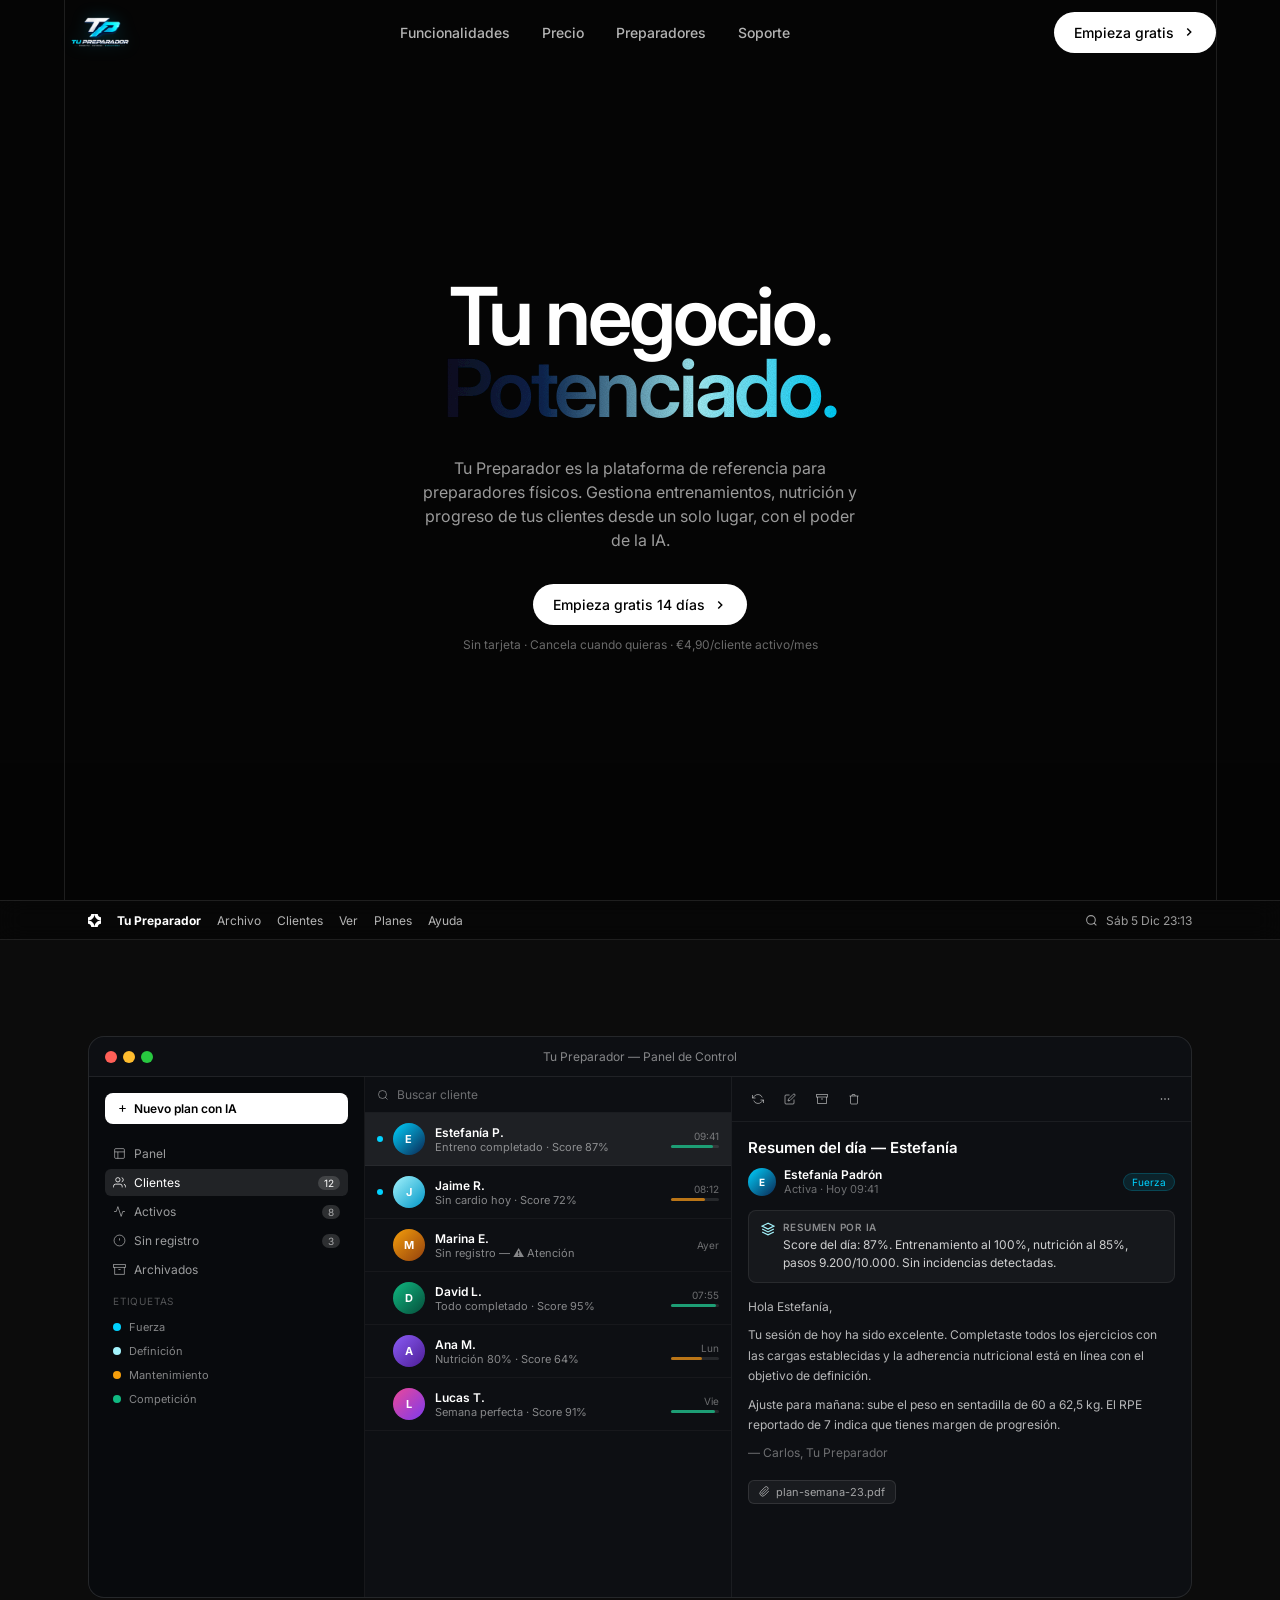
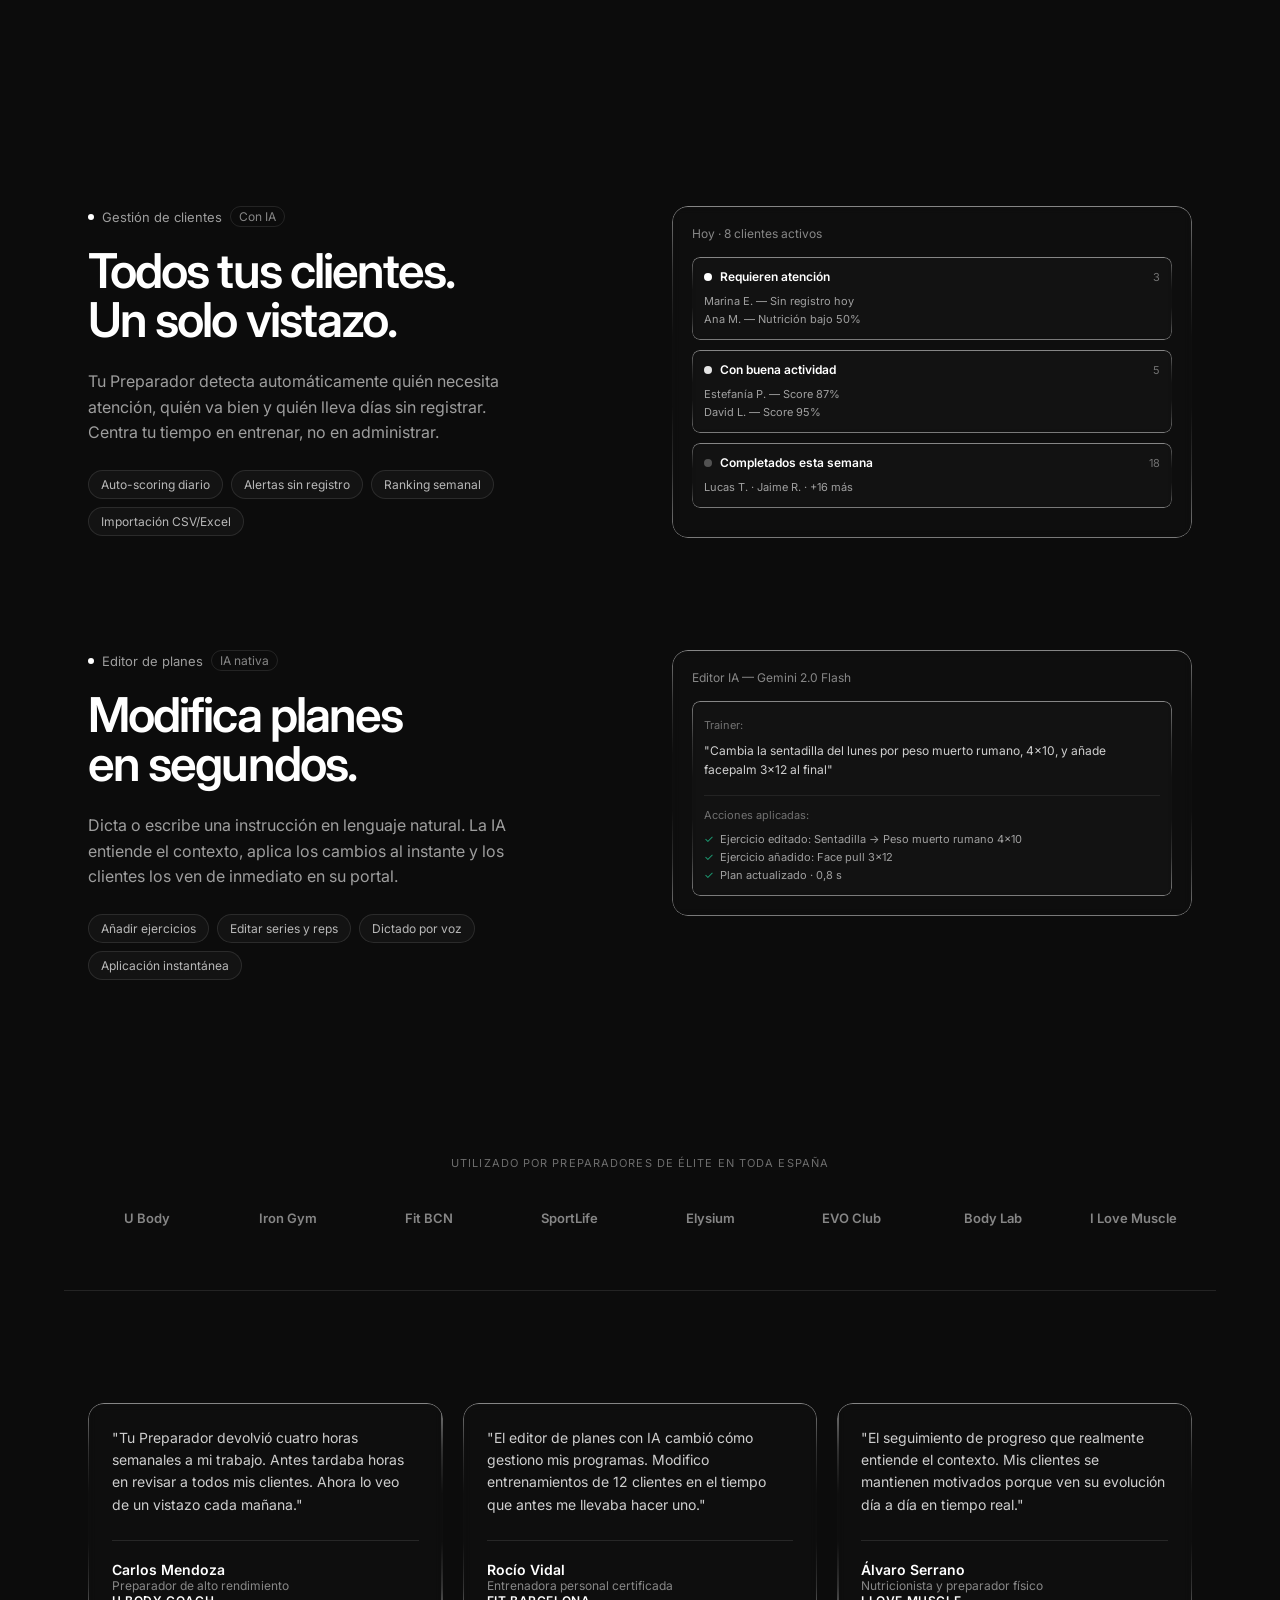
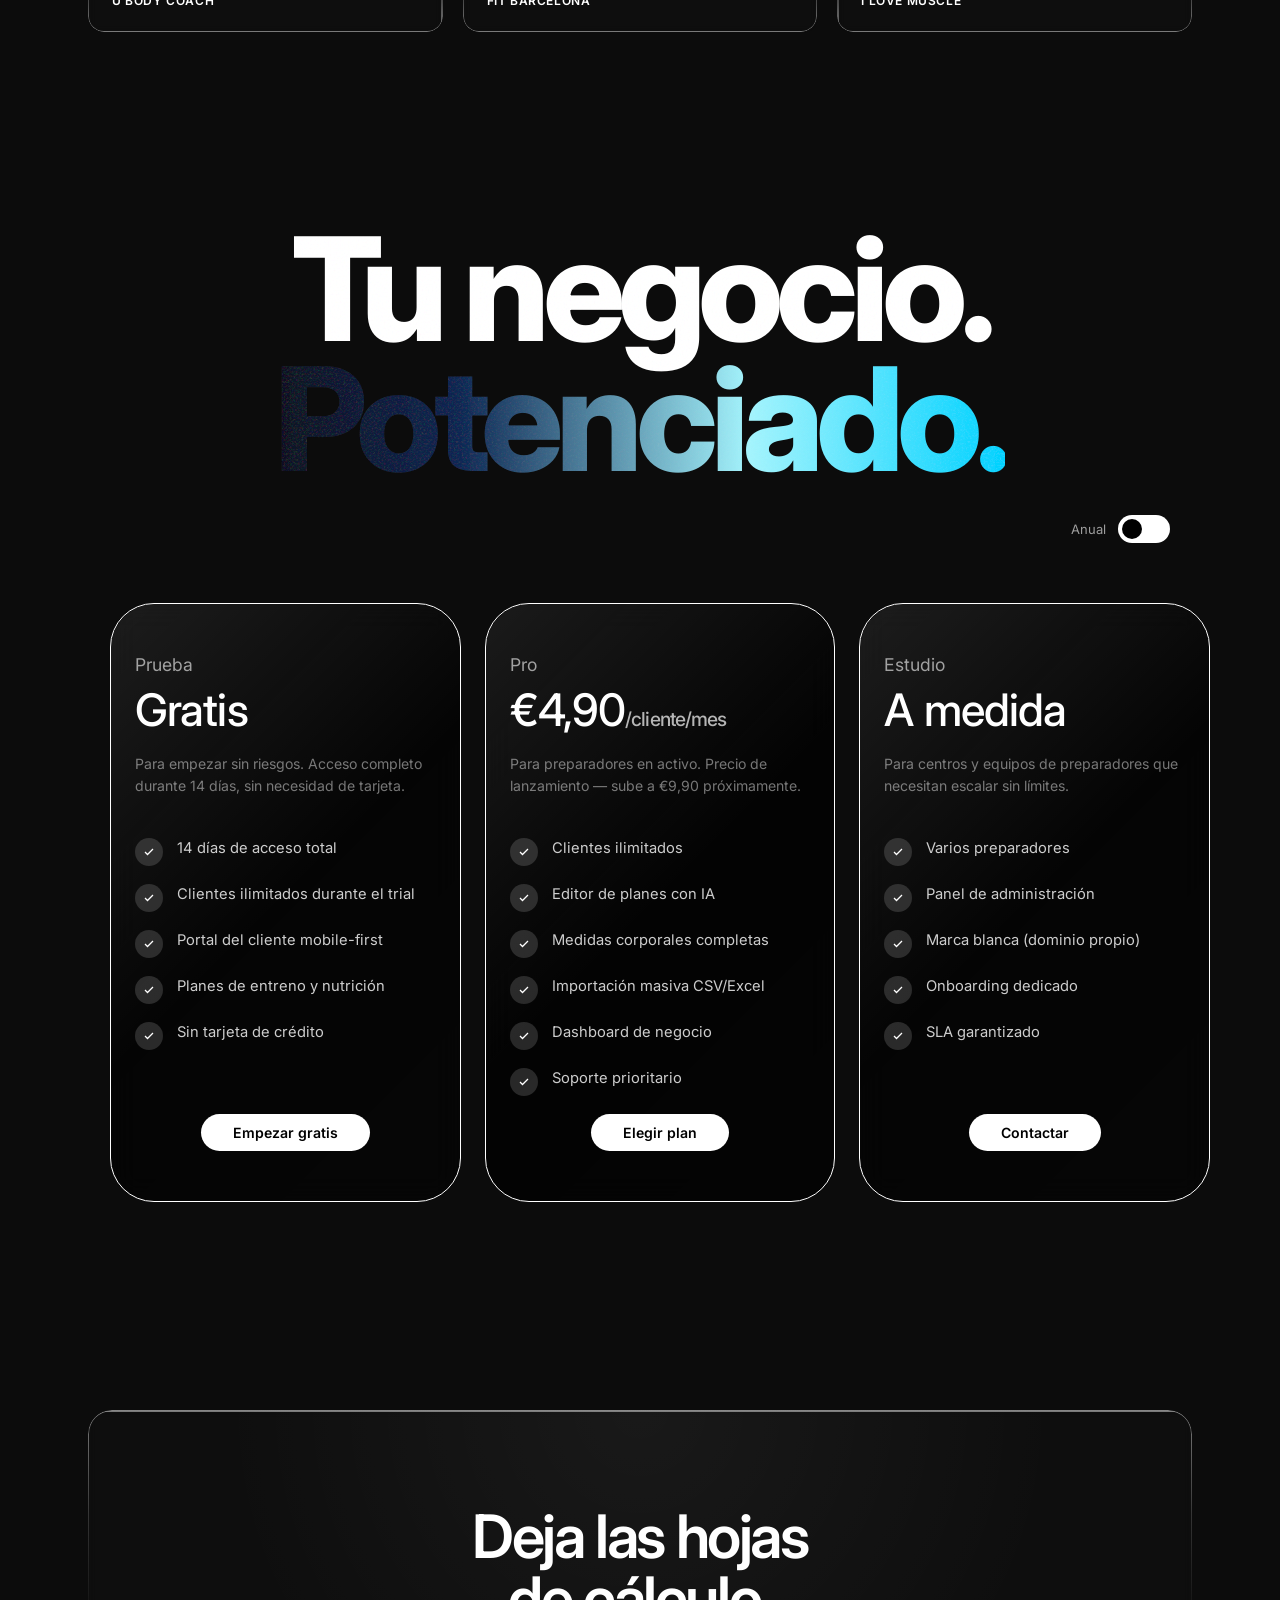
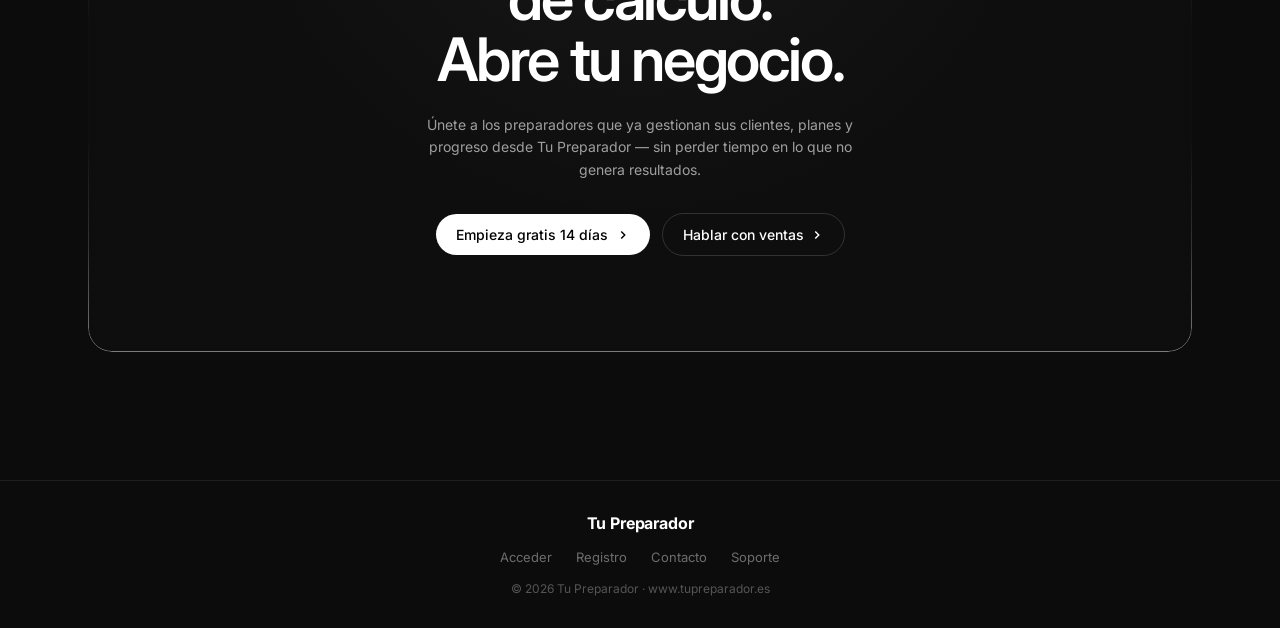
==== index.html @ bc0f1458 "Logo nav landing: 32px → 48px" ====
<!DOCTYPE html>
<html lang="es">
<head>
<meta charset="UTF-8">
<meta name="viewport" content="width=device-width, initial-scale=1.0">
<meta name="description" content="Tu Preparador — La plataforma definitiva para preparadores físicos. Gestiona entrenamientos, nutrición y progreso de tus clientes desde un solo lugar.">
<meta name="theme-color" content="#0c0c0c">
<title>Tu Preparador — Conecta · Entrena · Evoluciona</title>
<link rel="preconnect" href="https://fonts.googleapis.com">
<link rel="preconnect" href="https://fonts.gstatic.com" crossorigin>
<link href="https://fonts.googleapis.com/css2?family=Inter:wght@400;500;600;700;800;900&display=swap" rel="stylesheet">
<style>
*,*::before,*::after{margin:0;padding:0;box-sizing:border-box}
html{scroll-behavior:smooth}
html,body{font-family:'Inter',system-ui,sans-serif;-webkit-font-smoothing:antialiased}
body{background:#0c0c0c;color:white;overflow-x:hidden}
::selection{background:rgba(55,138,221,0.3)}
a{color:inherit;text-decoration:none}
button{font-family:inherit}

/* LIQUID GLASS */
.glass{background:rgba(255,255,255,0.01);background-blend-mode:luminosity;backdrop-filter:blur(4px);box-shadow:inset 0 1px 1px rgba(255,255,255,0.1);position:relative;overflow:hidden}
.glass::before{content:'';position:absolute;inset:0;border-radius:inherit;padding:1.4px;background:linear-gradient(180deg,rgba(255,255,255,.45) 0%,rgba(255,255,255,.15) 20%,rgba(255,255,255,0) 40%,rgba(255,255,255,0) 60%,rgba(255,255,255,.15) 80%,rgba(255,255,255,.45) 100%);-webkit-mask:linear-gradient(#fff 0 0) content-box,linear-gradient(#fff 0 0);-webkit-mask-composite:xor;mask-composite:exclude;pointer-events:none}

/* SHINY HEADLINE */
@keyframes shiny{0%{background-position:-200% center}100%{background-position:200% center}}
.shiny{background-image:linear-gradient(to right,#091020 0%,#0B2551 12.5%,#A4F4FD 32.5%,#00d2ff 50%,#0B2551 67.5%,#091020 87.5%,#091020 100%);background-size:200% auto;-webkit-background-clip:text;background-clip:text;color:transparent;-webkit-text-fill-color:transparent;filter:url(#c3-noise);animation:shiny 6s linear infinite}

/* SCROLL ANIMATIONS */
.anim{opacity:0;transform:translateY(20px);transition:opacity .7s cubic-bezier(.22,1,.36,1),transform .7s cubic-bezier(.22,1,.36,1)}
.anim.in{opacity:1;transform:translateY(0)}

/* NAV */
nav{position:fixed;top:0;left:0;right:0;z-index:100;height:64px;display:flex;align-items:center;padding:0 24px}
.nav-inner{max-width:72rem;margin:0 auto;width:100%;display:flex;align-items:center;justify-content:space-between}
.nav-mark{display:flex;align-items:center}
.nav-links{display:none;gap:32px;align-items:center}
@media(min-width:768px){.nav-links{display:flex}}
.nav-links a{color:rgba(255,255,255,.7);font-size:14px;font-weight:500;transition:color .2s}
.nav-links a:hover{color:white}
.btn-pill{display:inline-flex;align-items:center;justify-content:center;gap:8px;border-radius:9999px;background:white;color:black;font-weight:500;font-size:14px;padding:12px 20px;border:none;cursor:pointer;transition:all .2s}
.btn-pill:hover{background:rgba(255,255,255,.9)}
.btn-pill:active{transform:scale(.98)}
.btn-pill .chev{transition:transform .2s}
.btn-pill:hover .chev{transform:translateX(1px)}
.nav-mobile{display:flex;width:40px;height:40px;border-radius:9999px;border:1px solid rgba(255,255,255,.1);background:rgba(255,255,255,.05);align-items:center;justify-content:center;cursor:pointer;border:none}
@media(min-width:768px){.nav-mobile{display:none}}

/* HERO */
.hero{min-height:100vh;display:flex;flex-direction:column;align-items:center;justify-content:center;text-align:center;padding:64px 24px 80px;position:relative;z-index:1}
@media(min-width:768px){.hero{padding-top:112px}}
.hero-h1{font-size:clamp(40px,7vw,80px);font-weight:600;letter-spacing:-.04em;line-height:.9;margin-bottom:0}
.hero-line1{display:block;color:white}
.hero-p{margin-top:32px;color:rgba(255,255,255,.6);max-width:28rem;font-size:16px;line-height:1.5}
.hero-cta-wrap{margin-top:32px;display:flex;flex-direction:column;align-items:center;gap:12px}
.hero-note{font-size:12px;color:rgba(255,255,255,.4)}

/* MACOS BAR */
.macos-bar{width:100%;height:40px;background:rgba(0,0,0,.4);backdrop-filter:blur(12px);border-top:1px solid rgba(255,255,255,.1);border-bottom:1px solid rgba(255,255,255,.1);position:relative;z-index:2}
.macos-inner{max-width:72rem;margin:0 auto;padding:0 24px;height:100%;display:flex;align-items:center;justify-content:space-between;font-size:12px}
.macos-left{display:flex;align-items:center;gap:16px}
.macos-brand{font-weight:700;font-size:12px}
.macos-item{color:rgba(255,255,255,.7);font-size:12px}
.macos-item-hide2{display:none}
.macos-item-hide3{display:none}
.macos-right{display:flex;align-items:center;gap:8px;color:rgba(255,255,255,.6)}
@media(min-width:640px){.macos-item-hide2{display:inline}}
@media(min-width:768px){.macos-item-hide3{display:inline}}

/* MOCKUP */
.mockup-wrap{max-width:72rem;margin:0 auto;padding:64px 24px;position:relative;z-index:1}
@media(min-width:768px){.mockup-wrap{padding:96px 24px}}
.mockup-outer{border-radius:16px;overflow:hidden;border:1px solid rgba(255,255,255,.1);background:rgba(14,16,20,.9);backdrop-filter:blur(16px)}
.mockup-bar{height:40px;border-bottom:1px solid rgba(255,255,255,.08);display:flex;align-items:center;padding:0 16px;gap:6px;position:relative}
.tl{width:12px;height:12px;border-radius:50%}
.tl-r{background:#ff5f57}.tl-y{background:#febc2e}.tl-g{background:#28c840}
.mockup-bar-title{position:absolute;left:50%;transform:translateX(-50%);font-size:12px;color:rgba(255,255,255,.5)}
.mockup-body{display:grid;grid-template-columns:3fr 4fr 5fr;height:520px}
@media(max-width:767px){.mockup-body{grid-template-columns:1fr;height:auto}.mockup-list,.mockup-detail{display:none}}
.mockup-sidebar{border-right:1px solid rgba(255,255,255,.06);background:rgba(0,0,0,.3);padding:16px;overflow:hidden}
.mockup-list{border-right:1px solid rgba(255,255,255,.06);overflow:hidden;display:flex;flex-direction:column}
.mockup-detail{overflow:hidden;display:flex;flex-direction:column}
.m-compose{display:flex;align-items:center;gap:6px;background:white;color:black;border-radius:8px;padding:8px 12px;font-size:12px;font-weight:600;border:none;cursor:pointer;width:100%;margin-bottom:16px}
.m-nav{display:flex;align-items:center;gap:8px;padding:6px 8px;border-radius:6px;font-size:12px;color:rgba(255,255,255,.6);margin-bottom:2px;cursor:pointer}
.m-nav.act{background:rgba(255,255,255,.1);color:white}
.m-nav:hover:not(.act){background:rgba(255,255,255,.05)}
.m-cnt{margin-left:auto;font-size:10px;background:rgba(255,255,255,.15);padding:1px 6px;border-radius:10px}
.m-label-title{font-size:10px;text-transform:uppercase;letter-spacing:.08em;color:rgba(255,255,255,.3);margin:12px 0 8px 8px}
.m-label{display:flex;align-items:center;gap:8px;padding:5px 8px;font-size:11px;color:rgba(255,255,255,.5)}
.m-dot{width:8px;height:8px;border-radius:50%}
.m-search{display:flex;align-items:center;gap:8px;padding:10px 12px;border-bottom:1px solid rgba(255,255,255,.06);font-size:12px;color:rgba(255,255,255,.4)}
.m-row{display:flex;align-items:center;gap:10px;padding:10px 12px;border-bottom:1px solid rgba(255,255,255,.04);cursor:pointer;transition:background .15s}
.m-row:hover{background:rgba(255,255,255,.03)}
.m-row.act{background:rgba(255,255,255,.07)}
.m-av{width:32px;height:32px;border-radius:50%;display:flex;align-items:center;justify-content:center;font-size:11px;font-weight:700;flex-shrink:0}
.m-info{flex:1;overflow:hidden}
.m-name{font-size:12px;font-weight:600}
.m-sub{font-size:11px;color:rgba(255,255,255,.5)}
.m-meta{text-align:right;flex-shrink:0}
.m-time{font-size:10px;color:rgba(255,255,255,.4)}
.m-bar-wrap{width:48px;height:3px;background:rgba(255,255,255,.1);border-radius:2px;margin-top:3px;margin-left:auto}
.m-bar{height:100%;border-radius:2px}
.m-unread{width:6px;height:6px;border-radius:50%;background:#00d2ff;flex-shrink:0}
.m-toolbar{display:flex;align-items:center;padding:8px 12px;border-bottom:1px solid rgba(255,255,255,.06);gap:4px}
.m-tool{width:28px;height:28px;border-radius:6px;display:flex;align-items:center;justify-content:center;cursor:pointer;color:rgba(255,255,255,.5);border:none;background:none;font-size:13px}
.m-tool:hover{background:rgba(255,255,255,.05);color:white}
.m-body{padding:16px;overflow-y:auto;flex:1}
.m-subject{font-size:15px;font-weight:600;margin-bottom:10px}
.m-sender-row{display:flex;align-items:center;gap:8px;margin-bottom:14px}
.m-sav{width:28px;height:28px;border-radius:50%;display:flex;align-items:center;justify-content:center;font-size:10px;font-weight:700}
.m-sname{font-size:12px;font-weight:600}
.m-smeta{font-size:11px;color:rgba(255,255,255,.4)}
.m-tag{margin-left:auto;font-size:10px;padding:2px 8px;border-radius:10px;background:rgba(0,210,255,.1);color:#00d2ff;border:1px solid rgba(0,210,255,.2)}
.m-ai{background:rgba(255,255,255,.04);border:1px solid rgba(255,255,255,.08);border-radius:8px;padding:10px 12px;margin-bottom:14px;display:flex;align-items:flex-start;gap:8px}
.m-ai-label{font-size:10px;font-weight:600;color:rgba(255,255,255,.5);text-transform:uppercase;letter-spacing:.05em;margin-bottom:3px}
.m-ai-text{font-size:12px;color:rgba(255,255,255,.8);line-height:1.5}
.m-text{font-size:12px;color:rgba(255,255,255,.7);line-height:1.7;margin-bottom:8px}
.m-attach{display:inline-flex;align-items:center;gap:6px;font-size:11px;color:rgba(255,255,255,.6);background:rgba(255,255,255,.05);border:1px solid rgba(255,255,255,.1);padding:4px 10px;border-radius:6px;margin-top:8px}

/* SECTIONS */
.sw{max-width:72rem;margin:0 auto;padding:80px 24px;position:relative;z-index:1}
@media(min-width:768px){.sw{padding:112px 24px}}
.s2col{display:grid;gap:40px}
@media(min-width:768px){.s2col{grid-template-columns:1fr 1fr;gap:64px;align-items:start}}
.eyebrow{display:flex;align-items:center;gap:8px}
.eyebrow-dot{width:6px;height:6px;border-radius:50%;background:white}
.eyebrow-label{font-size:13px;color:rgba(255,255,255,.6)}
.eyebrow-tag{font-size:12px;padding:2px 8px;border-radius:9999px;border:1px solid rgba(255,255,255,.1);color:rgba(255,255,255,.5)}
.sh2{font-size:clamp(28px,4vw,48px);font-weight:600;letter-spacing:-.04em;line-height:1.02;margin-top:20px}
.sp{font-size:16px;color:rgba(255,255,255,.6);line-height:1.6;max-width:28rem;margin-top:24px}
.chips{display:flex;flex-wrap:wrap;gap:8px;margin-top:24px}
.chip{font-size:12px;color:rgba(255,255,255,.7);padding:6px 12px;border-radius:9999px;border:1px solid rgba(255,255,255,.1);background:rgba(255,255,255,.03)}
.triage-card{border-radius:16px;padding:20px}
.triage-hdr{font-size:12px;color:rgba(255,255,255,.5);margin-bottom:16px}
.triage-sub{border-radius:8px;padding:12px;margin-bottom:10px}
.triage-sub-hdr{display:flex;align-items:center;gap:8px;margin-bottom:8px}
.triage-sub-dot{width:8px;height:8px;border-radius:50%}
.triage-sub-label{font-size:12px;font-weight:600}
.triage-sub-cnt{font-size:11px;color:rgba(255,255,255,.4);margin-left:auto}
.triage-item{font-size:11px;color:rgba(255,255,255,.6);padding:2px 0}
.divider{border:none;border-top:1px solid rgba(255,255,255,.1);margin:0}

/* LOGO CLOUD */
.cloud-section{max-width:72rem;margin:0 auto;padding:64px 24px;position:relative;z-index:1}
.cloud-kicker{text-align:center;font-size:11px;text-transform:uppercase;letter-spacing:.1em;color:rgba(255,255,255,.4)}
.cloud-grid{margin-top:40px;display:grid;grid-template-columns:repeat(2,1fr);gap:24px}
@media(min-width:640px){.cloud-grid{grid-template-columns:repeat(4,1fr)}}
@media(min-width:1024px){.cloud-grid{grid-template-columns:repeat(8,1fr)}}
.cloud-item{text-align:center;font-size:13px;font-weight:600;color:rgba(255,255,255,.5);transition:color .2s;cursor:default}
.cloud-item:hover{color:white}

/* TESTIMONIALS */
.test-section{max-width:72rem;margin:0 auto;padding:80px 24px;border-top:1px solid rgba(255,255,255,.1);position:relative;z-index:1}
@media(min-width:768px){.test-section{padding:112px 24px}}
.test-grid{display:grid;gap:20px}
@media(min-width:768px){.test-grid{grid-template-columns:repeat(3,1fr)}}
.test-card{border-radius:16px;padding:24px}
.test-quote{font-size:14px;color:rgba(255,255,255,.8);line-height:1.6}
.test-footer{margin-top:24px;padding-top:20px;border-top:1px solid rgba(255,255,255,.1)}
.test-name{font-size:14px;font-weight:600}
.test-role{font-size:12px;color:rgba(255,255,255,.5)}
.test-company{font-size:12px;color:white;font-weight:600;letter-spacing:.05em;text-transform:uppercase}

/* PRICING */
.c3-pricing-section{position:relative;padding:40px 20px 80px;display:flex;flex-direction:column;align-items:center;overflow-x:hidden;z-index:1}
.c3-watermark-container{position:relative;width:100%;max-width:1100px;text-align:center;margin-top:40px;z-index:2}
.c3-watermark-main{font-size:9rem;font-weight:800;line-height:.9;letter-spacing:-.05em;filter:url(#c3-noise-pricing);display:flex;flex-direction:column;align-items:center}
.c3-watermark-line-1{color:#fff}
.c3-watermark-line-2{background:linear-gradient(to right,#091020 0%,#0B2551 25%,#A4F4FD 65%,#00d2ff 100%);-webkit-background-clip:text;background-clip:text;color:transparent;-webkit-text-fill-color:transparent}
.c3-grid{display:grid;grid-template-columns:repeat(3,1fr);gap:24px;width:100%;max-width:1100px;margin-top:60px;transform:translateX(20px);position:relative;z-index:3}
.c3-card{background:linear-gradient(135deg,rgba(0,0,0,.7),rgba(0,0,0,.4));backdrop-filter:blur(14px) brightness(.91);border:1px solid rgba(255,255,255,1);border-radius:44px;padding:50px 24px;min-height:580px;display:flex;flex-direction:column;transition:all .6s cubic-bezier(.22,1,.36,1);overflow:hidden;position:relative}
.c3-card::before{content:'';position:absolute;inset:0;border-radius:inherit;background:linear-gradient(135deg,rgba(255,255,255,.1) 0%,rgba(255,255,255,0) 50%);pointer-events:none}
.c3-card:hover{background:rgba(15,15,15,.6);border-color:rgba(34,211,238,.7);transform:translateY(-12px) scale(1.01)}
.c3-card-pro{background:linear-gradient(135deg,rgba(0,0,0,.85),rgba(0,0,0,.55))}
.c3-tier-small{font-size:1.1rem;font-weight:400;color:rgba(255,255,255,.6)}
.c3-tier-large{font-size:2.8rem;font-weight:500;letter-spacing:-.02em;color:#fff;margin-top:8px}
.c3-desc{font-size:.88rem;color:rgba(255,255,255,.45);min-height:3.2em;margin-top:16px;margin-bottom:40px;line-height:1.5}
.c3-list{list-style:none;padding:0;flex:1}
.c3-list li{display:flex;align-items:flex-start;gap:14px;font-size:.92rem;color:rgba(255,255,255,.8);margin-bottom:18px;line-height:1.4}
.c3-check{width:28px;height:28px;border-radius:50%;background:rgba(255,255,255,.15);display:inline-flex;align-items:center;justify-content:center;flex-shrink:0}
.c3-btn{background:#fff;color:#000;padding:10px 32px;border-radius:100px;font-weight:600;font-size:.88rem;margin-top:auto;border:none;cursor:pointer;align-self:center;transition:all .3s cubic-bezier(.22,1,.36,1)}
.c3-btn:hover{background:#f5f5f5;transform:scale(1.02);box-shadow:0 8px 24px rgba(255,255,255,.15)}
.c3-toggle-wrap{display:flex;align-items:center;justify-content:flex-end;gap:12px;width:100%;max-width:1100px;margin-top:32px;padding-right:20px;font-size:13px;color:rgba(255,255,255,.6)}
.c3-toggle{width:52px;height:28px;background:#fff;border-radius:100px;position:relative;cursor:pointer;border:none;transition:background .3s cubic-bezier(.4,0,.2,1);padding:0}
.c3-toggle-knob{width:20px;height:20px;background:#000;border-radius:50%;position:absolute;top:4px;left:4px;transition:all .3s cubic-bezier(.4,0,.2,1)}
.c3-toggle.active{background:rgba(255,255,255,.2)}
.c3-toggle.active .c3-toggle-knob{transform:translateX(24px);background:#fff}
@media(max-width:1024px){
  .c3-watermark-main{font-size:3.5rem;filter:none}
  .c3-watermark-line-2{background:none;-webkit-text-fill-color:#00d2ff;color:#00d2ff}
  .c3-grid{display:flex;overflow-x:auto;scroll-snap-type:x mandatory;transform:none;width:100vw;padding:0 20px;gap:16px;scrollbar-width:none;margin-top:40px}
  .c3-grid::-webkit-scrollbar{display:none}
  .c3-card{flex:0 0 320px;scroll-snap-align:center}
  .c3-toggle-wrap{justify-content:center;padding-right:0}
}

/* FINAL CTA */
.cta-section{max-width:72rem;margin:0 auto;padding:80px 24px;position:relative;z-index:1}
@media(min-width:768px){.cta-section{padding:128px 24px}}
.cta-card{border-radius:24px;padding:64px 32px;text-align:center;position:relative;overflow:hidden}
@media(min-width:768px){.cta-card{padding:96px 32px}}
.cta-glow{position:absolute;inset:0;background:radial-gradient(600px circle at 50% 0%,rgba(255,255,255,.15),transparent 70%);opacity:.3;pointer-events:none}
.cta-h2{font-size:clamp(32px,5vw,60px);font-weight:600;letter-spacing:-.04em;line-height:1.02;position:relative}
.cta-p{margin-top:24px;color:rgba(255,255,255,.6);max-width:28rem;margin-left:auto;margin-right:auto;font-size:14px;line-height:1.6;position:relative}
.cta-btns{display:flex;align-items:center;justify-content:center;gap:12px;margin-top:32px;flex-wrap:wrap;position:relative}
.btn-outline{display:inline-flex;align-items:center;gap:6px;border-radius:9999px;border:1px solid rgba(255,255,255,.15);color:white;font-size:14px;font-weight:500;padding:12px 20px;transition:background .2s}
.btn-outline:hover{background:rgba(255,255,255,.05)}

/* FOOTER */
footer{border-top:1px solid rgba(255,255,255,.08);padding:32px 24px;text-align:center;position:relative;z-index:1}
.footer-inner{max-width:72rem;margin:0 auto;display:flex;flex-direction:column;align-items:center;gap:16px}
.footer-brand{font-weight:700;font-size:16px;letter-spacing:-.01em}
.footer-links{display:flex;gap:24px;flex-wrap:wrap;justify-content:center}
.footer-links a{font-size:13px;color:rgba(255,255,255,.4);transition:color .2s}
.footer-links a:hover{color:white}
.footer-copy{font-size:12px;color:rgba(255,255,255,.3)}

/* FIXED BG */
.bg-fixed{position:fixed;inset:0;z-index:0;pointer-events:none}
.bg-video{width:100%;height:100%;object-fit:cover;pointer-events:none}
.bg-overlay{position:absolute;inset:0;background:rgba(0,0,0,.62)}
.guide-l,.guide-r{display:none;pointer-events:none;position:fixed;top:0;bottom:0;width:1px;background:rgba(255,255,255,.1);z-index:5}
.guide-l{left:50%;transform:translateX(calc(-50% - 36rem))}
.guide-r{left:50%;transform:translateX(calc(-50% + 36rem))}
@media(min-width:768px){.guide-l,.guide-r{display:block}}
.app-root{position:relative;min-height:100vh;overflow-x:hidden;z-index:1}
</style>
</head>
<body>

<!-- SVG noise filters -->
<svg style="position:absolute;width:0;height:0;overflow:hidden" aria-hidden="true">
  <defs>
    <filter id="c3-noise">
      <feTurbulence type="fractalNoise" baseFrequency="0.9" numOctaves="2" stitchTiles="stitch"/>
      <feColorMatrix type="matrix" values="0 0 0 0 0  0 0 0 0 0  0 0 0 0 0  0 0 0 0.35 0"/>
      <feComposite in2="SourceGraphic" operator="in" result="noise"/>
      <feBlend in="SourceGraphic" in2="noise" mode="multiply"/>
    </filter>
    <filter id="c3-noise-pricing">
      <feTurbulence type="fractalNoise" baseFrequency="0.5" numOctaves="2" stitchTiles="stitch"/>
      <feComponentTransfer><feFuncA type="linear" slope="0.075"/></feComponentTransfer>
      <feComposite in2="SourceGraphic" operator="in" result="noise"/>
      <feBlend in="SourceGraphic" in2="noise" mode="overlay"/>
    </filter>
  </defs>
</svg>

<!-- Fixed background video -->
<div class="bg-fixed">
  <video autoplay loop muted playsinline class="bg-video"
    src="https://d8j0ntlcm91z4.cloudfront.net/user_38xzZboKViGWJOttwIXH07lWA1P/hf_20260508_064122_c4750c0e-7476-4b44-94a2-a85a65c63bf2.mp4"></video>
  <div class="bg-overlay"></div>
</div>
<div class="guide-l"></div>
<div class="guide-r"></div>

<div class="app-root">

<!-- NAV -->
<nav>
  <div class="nav-inner">
    <a href="/" class="nav-mark" aria-label="Tu Preparador">
      <img src="logo.png" alt="Tu Preparador" style="height:48px;width:auto;filter:drop-shadow(0 0 8px rgba(0,210,255,0.18))">
    </a>
    <div class="nav-links">
      <a href="#funcionalidades">Funcionalidades</a>
      <a href="#precio">Precio</a>
      <a href="#preparadores">Preparadores</a>
      <a href="mailto:info@tupreparador.es">Soporte</a>
    </div>
    <a href="/register.html" class="btn-pill" style="display:none" id="nav-cta">
      Empieza gratis
      <svg width="14" height="14" viewBox="0 0 24 24" fill="none" stroke="currentColor" stroke-width="2.5" class="chev"><path d="M9 18l6-6-6-6"/></svg>
    </a>
    <button class="nav-mobile" aria-label="Menú">
      <svg width="16" height="16" viewBox="0 0 24 24" fill="none" stroke="rgba(255,255,255,0.8)" stroke-width="2"><line x1="3" y1="6" x2="21" y2="6"/><line x1="3" y1="12" x2="21" y2="12"/><line x1="3" y1="18" x2="21" y2="18"/></svg>
    </button>
  </div>
</nav>

<!-- HERO -->
<section class="hero">
  <h1 class="hero-h1" id="hero-h1" style="opacity:0;transform:translateY(12px);transition:opacity .8s cubic-bezier(.22,1,.36,1),transform .8s cubic-bezier(.22,1,.36,1)">
    <span class="hero-line1">Tu negocio.</span>
    <span class="shiny">Potenciado.</span>
  </h1>
  <p class="hero-p" id="hero-p" style="opacity:0;transform:translateY(12px);transition:opacity .8s .2s cubic-bezier(.22,1,.36,1),transform .8s .2s cubic-bezier(.22,1,.36,1)">
    Tu Preparador es la plataforma de referencia para preparadores físicos. Gestiona entrenamientos, nutrición y progreso de tus clientes desde un solo lugar, con el poder de la IA.
  </p>
  <div class="hero-cta-wrap" id="hero-cta" style="opacity:0;transform:translateY(12px);transition:opacity .8s .4s cubic-bezier(.22,1,.36,1),transform .8s .4s cubic-bezier(.22,1,.36,1)">
    <a href="/register.html" class="btn-pill">
      Empieza gratis 14 días
      <svg width="14" height="14" viewBox="0 0 24 24" fill="none" stroke="currentColor" stroke-width="2.5" class="chev"><path d="M9 18l6-6-6-6"/></svg>
    </a>
    <span class="hero-note">Sin tarjeta · Cancela cuando quieras · €4,90/cliente activo/mes</span>
  </div>
</section>

<!-- MACOS BAR -->
<div class="macos-bar" id="macos-bar" style="opacity:0;transition:opacity .6s .7s ease">
  <div class="macos-inner">
    <div class="macos-left">
      <svg viewBox="0 0 256 256" width="13" height="13" fill="white"><path d="M 0 128 C 70.692 128 128 185.308 128 256 L 64 256 C 64 220.654 35.346 192 0 192 Z M 256 192 C 220.654 192 192 220.654 192 256 L 128 256 C 128 185.308 185.308 128 256 128 Z M 128 0 C 128 70.692 70.692 128 0 128 L 0 64 C 35.346 64 64 35.346 64 0 Z M 192 0 C 192 35.346 220.654 64 256 64 L 256 128 C 185.308 128 128 70.692 128 0 Z"/></svg>
      <span class="macos-brand">Tu Preparador</span>
      <span class="macos-item">Archivo</span>
      <span class="macos-item macos-item-hide2">Clientes</span>
      <span class="macos-item macos-item-hide2">Ver</span>
      <span class="macos-item macos-item-hide3">Planes</span>
      <span class="macos-item macos-item-hide3">Ayuda</span>
    </div>
    <div class="macos-right">
      <svg width="13" height="13" viewBox="0 0 24 24" fill="none" stroke="currentColor" stroke-width="2"><circle cx="11" cy="11" r="8"/><path d="m21 21-4.35-4.35"/></svg>
      <span id="macos-time">Mar 3 Jun 9:30</span>
    </div>
  </div>
</div>

<!-- APP MOCKUP -->
<div class="mockup-wrap">
  <div class="mockup-outer anim">
    <div class="mockup-bar">
      <div class="tl tl-r"></div>
      <div class="tl tl-y"></div>
      <div class="tl tl-g"></div>
      <span class="mockup-bar-title">Tu Preparador — Panel de Control</span>
    </div>
    <div class="mockup-body">
      <!-- Sidebar -->
      <div class="mockup-sidebar">
        <button class="m-compose">
          <svg width="11" height="11" viewBox="0 0 24 24" fill="none" stroke="currentColor" stroke-width="2.5"><path d="M12 5v14M5 12h14"/></svg>
          Nuevo plan con IA
        </button>
        <div class="m-nav"><svg width="13" height="13" viewBox="0 0 24 24" fill="none" stroke="currentColor" stroke-width="1.5"><rect x="3" y="3" width="18" height="18" rx="2"/><path d="M3 9h18M9 21V9"/></svg>Panel</div>
        <div class="m-nav act"><svg width="13" height="13" viewBox="0 0 24 24" fill="none" stroke="currentColor" stroke-width="1.5"><path d="M17 21v-2a4 4 0 0 0-4-4H5a4 4 0 0 0-4 4v2"/><circle cx="9" cy="7" r="4"/><path d="M23 21v-2a4 4 0 0 0-3-3.87M16 3.13a4 4 0 0 1 0 7.75"/></svg>Clientes<span class="m-cnt">12</span></div>
        <div class="m-nav"><svg width="13" height="13" viewBox="0 0 24 24" fill="none" stroke="currentColor" stroke-width="1.5"><polyline points="22,12 18,12 15,21 9,3 6,12 2,12"/></svg>Activos<span class="m-cnt">8</span></div>
        <div class="m-nav"><svg width="13" height="13" viewBox="0 0 24 24" fill="none" stroke="currentColor" stroke-width="1.5"><circle cx="12" cy="12" r="10"/><line x1="12" y1="8" x2="12" y2="12"/><line x1="12" y1="16" x2="12.01" y2="16"/></svg>Sin registro<span class="m-cnt">3</span></div>
        <div class="m-nav"><svg width="13" height="13" viewBox="0 0 24 24" fill="none" stroke="currentColor" stroke-width="1.5"><polyline points="21,8 21,21 3,21 3,8"/><rect x="1" y="3" width="22" height="5"/><line x1="10" y1="12" x2="14" y2="12"/></svg>Archivados</div>
        <div class="m-label-title">Etiquetas</div>
        <div class="m-label"><span class="m-dot" style="background:#00d2ff"></span>Fuerza</div>
        <div class="m-label"><span class="m-dot" style="background:#A4F4FD"></span>Definición</div>
        <div class="m-label"><span class="m-dot" style="background:#f59e0b"></span>Mantenimiento</div>
        <div class="m-label"><span class="m-dot" style="background:#10b981"></span>Competición</div>
      </div>
      <!-- Client list -->
      <div class="mockup-list">
        <div class="m-search">
          <svg width="12" height="12" viewBox="0 0 24 24" fill="none" stroke="currentColor" stroke-width="2"><circle cx="11" cy="11" r="8"/><path d="m21 21-4.35-4.35"/></svg>
          Buscar cliente
        </div>
        <div class="m-row act">
          <div class="m-unread"></div>
          <div class="m-av" style="background:linear-gradient(135deg,#00d2ff,#0B2551)">E</div>
          <div class="m-info"><div class="m-name">Estefanía P.</div><div class="m-sub">Entreno completado · Score 87%</div></div>
          <div class="m-meta"><div class="m-time">09:41</div><div class="m-bar-wrap"><div class="m-bar" style="width:87%;background:#1D9E75"></div></div></div>
        </div>
        <div class="m-row">
          <div class="m-unread"></div>
          <div class="m-av" style="background:linear-gradient(135deg,#A4F4FD,#0096C7)">J</div>
          <div class="m-info"><div class="m-name">Jaime R.</div><div class="m-sub">Sin cardio hoy · Score 72%</div></div>
          <div class="m-meta"><div class="m-time">08:12</div><div class="m-bar-wrap"><div class="m-bar" style="width:72%;background:#BA7517"></div></div></div>
        </div>
        <div class="m-row">
          <div style="width:6px;flex-shrink:0"></div>
          <div class="m-av" style="background:linear-gradient(135deg,#f59e0b,#92400e)">M</div>
          <div class="m-info"><div class="m-name">Marina E.</div><div class="m-sub">Sin registro — ⚠ Atención</div></div>
          <div class="m-meta"><div class="m-time">Ayer</div></div>
        </div>
        <div class="m-row">
          <div style="width:6px;flex-shrink:0"></div>
          <div class="m-av" style="background:linear-gradient(135deg,#10b981,#064e3b)">D</div>
          <div class="m-info"><div class="m-name">David L.</div><div class="m-sub">Todo completado · Score 95%</div></div>
          <div class="m-meta"><div class="m-time">07:55</div><div class="m-bar-wrap"><div class="m-bar" style="width:95%;background:#1D9E75"></div></div></div>
        </div>
        <div class="m-row">
          <div style="width:6px;flex-shrink:0"></div>
          <div class="m-av" style="background:linear-gradient(135deg,#8b5cf6,#4c1d95)">A</div>
          <div class="m-info"><div class="m-name">Ana M.</div><div class="m-sub">Nutrición 80% · Score 64%</div></div>
          <div class="m-meta"><div class="m-time">Lun</div><div class="m-bar-wrap"><div class="m-bar" style="width:64%;background:#BA7517"></div></div></div>
        </div>
        <div class="m-row">
          <div style="width:6px;flex-shrink:0"></div>
          <div class="m-av" style="background:linear-gradient(135deg,#ec4899,#7c3aed)">L</div>
          <div class="m-info"><div class="m-name">Lucas T.</div><div class="m-sub">Semana perfecta · Score 91%</div></div>
          <div class="m-meta"><div class="m-time">Vie</div><div class="m-bar-wrap"><div class="m-bar" style="width:91%;background:#1D9E75"></div></div></div>
        </div>
      </div>
      <!-- Detail panel -->
      <div class="mockup-detail">
        <div class="m-toolbar">
          <button class="m-tool" title="Ver plan"><svg width="12" height="12" viewBox="0 0 24 24" fill="none" stroke="currentColor" stroke-width="2"><path d="M1 4v6h6M23 20v-6h-6"/><path d="M20.49 9A9 9 0 0 0 5.64 5.64L1 10m22 4-4.64 4.36A9 9 0 0 1 3.51 15"/></svg></button>
          <button class="m-tool" title="Editar"><svg width="12" height="12" viewBox="0 0 24 24" fill="none" stroke="currentColor" stroke-width="2"><path d="M11 4H4a2 2 0 0 0-2 2v14a2 2 0 0 0 2 2h14a2 2 0 0 0 2-2v-7"/><path d="M18.5 2.5a2.121 2.121 0 0 1 3 3L12 15l-4 1 1-4 9.5-9.5z"/></svg></button>
          <button class="m-tool" title="Archivar"><svg width="12" height="12" viewBox="0 0 24 24" fill="none" stroke="currentColor" stroke-width="2"><polyline points="21,8 21,21 3,21 3,8"/><rect x="1" y="3" width="22" height="5"/><line x1="10" y1="12" x2="14" y2="12"/></svg></button>
          <button class="m-tool" title="Eliminar"><svg width="12" height="12" viewBox="0 0 24 24" fill="none" stroke="currentColor" stroke-width="2"><polyline points="3,6 5,6 21,6"/><path d="M19 6v14a2 2 0 0 1-2 2H7a2 2 0 0 1-2-2V6m3 0V4a1 1 0 0 1 1-1h4a1 1 0 0 1 1 1v2"/></svg></button>
          <button class="m-tool" style="margin-left:auto" title="Más"><svg width="12" height="12" viewBox="0 0 24 24" fill="none" stroke="currentColor" stroke-width="2"><circle cx="12" cy="12" r="1"/><circle cx="19" cy="12" r="1"/><circle cx="5" cy="12" r="1"/></svg></button>
        </div>
        <div class="m-body">
          <div class="m-subject">Resumen del día — Estefanía</div>
          <div class="m-sender-row">
            <div class="m-sav" style="background:linear-gradient(135deg,#00d2ff,#0B2551)">E</div>
            <div><div class="m-sname">Estefanía Padrón</div><div class="m-smeta">Activa · Hoy 09:41</div></div>
            <span class="m-tag">Fuerza</span>
          </div>
          <div class="m-ai">
            <svg width="14" height="14" viewBox="0 0 24 24" fill="none" stroke="#A4F4FD" stroke-width="2" style="flex-shrink:0;margin-top:1px"><path d="M12 2L2 7l10 5 10-5-10-5z"/><path d="M2 17l10 5 10-5M2 12l10 5 10-5"/></svg>
            <div>
              <div class="m-ai-label">Resumen por IA</div>
              <div class="m-ai-text">Score del día: 87%. Entrenamiento al 100%, nutrición al 85%, pasos 9.200/10.000. Sin incidencias detectadas.</div>
            </div>
          </div>
          <p class="m-text">Hola Estefanía,</p>
          <p class="m-text">Tu sesión de hoy ha sido excelente. Completaste todos los ejercicios con las cargas establecidas y la adherencia nutricional está en línea con el objetivo de definición.</p>
          <p class="m-text">Ajuste para mañana: sube el peso en sentadilla de 60 a 62,5 kg. El RPE reportado de 7 indica que tienes margen de progresión.</p>
          <p class="m-text" style="color:rgba(255,255,255,.4)">— Carlos, Tu Preparador</p>
          <div class="m-attach">
            <svg width="11" height="11" viewBox="0 0 24 24" fill="none" stroke="currentColor" stroke-width="2"><path d="M21.44 11.05l-9.19 9.19a6 6 0 0 1-8.49-8.49l9.19-9.19a4 4 0 0 1 5.66 5.66l-9.2 9.19a2 2 0 0 1-2.83-2.83l8.49-8.48"/></svg>
            plan-semana-23.pdf
          </div>
        </div>
      </div>
    </div>
  </div>
</div>

<!-- FEATURE: Gestión inteligente -->
<div class="sw" id="funcionalidades">
  <div class="s2col">
    <div class="anim">
      <div class="eyebrow">
        <span class="eyebrow-dot"></span>
        <span class="eyebrow-label">Gestión de clientes</span>
        <span class="eyebrow-tag">Con IA</span>
      </div>
      <h2 class="sh2">Todos tus clientes.<br>Un solo vistazo.</h2>
      <p class="sp">Tu Preparador detecta automáticamente quién necesita atención, quién va bien y quién lleva días sin registrar. Centra tu tiempo en entrenar, no en administrar.</p>
      <div class="chips">
        <span class="chip">Auto-scoring diario</span>
        <span class="chip">Alertas sin registro</span>
        <span class="chip">Ranking semanal</span>
        <span class="chip">Importación CSV/Excel</span>
      </div>
    </div>
    <div class="anim" style="transition-delay:.1s">
      <div class="glass triage-card">
        <div class="triage-hdr">Hoy · 8 clientes activos</div>
        <div class="glass triage-sub">
          <div class="triage-sub-hdr">
            <span class="triage-sub-dot" style="background:#fff"></span>
            <span class="triage-sub-label">Requieren atención</span>
            <span class="triage-sub-cnt">3</span>
          </div>
          <div class="triage-item">Marina E. — Sin registro hoy</div>
          <div class="triage-item">Ana M. — Nutrición bajo 50%</div>
        </div>
        <div class="glass triage-sub">
          <div class="triage-sub-hdr">
            <span class="triage-sub-dot" style="background:#e5e5e5"></span>
            <span class="triage-sub-label">Con buena actividad</span>
            <span class="triage-sub-cnt">5</span>
          </div>
          <div class="triage-item">Estefanía P. — Score 87%</div>
          <div class="triage-item">David L. — Score 95%</div>
        </div>
        <div class="glass triage-sub">
          <div class="triage-sub-hdr">
            <span class="triage-sub-dot" style="background:#525252"></span>
            <span class="triage-sub-label">Completados esta semana</span>
            <span class="triage-sub-cnt">18</span>
          </div>
          <div class="triage-item">Lucas T. · Jaime R. · +16 más</div>
        </div>
      </div>
    </div>
  </div>
</div>

<!-- FEATURE: Planes y IA -->
<div class="sw" style="padding-top:0">
  <div class="s2col">
    <div class="anim" style="order:2">
      <div class="glass triage-card">
        <div class="triage-hdr">Editor IA — Gemini 2.0 Flash</div>
        <div class="glass triage-sub" style="margin-bottom:0">
          <div style="font-size:12px;color:rgba(255,255,255,.8);line-height:1.6;padding:4px 0">
            <span style="color:rgba(255,255,255,.4);display:block;margin-bottom:6px;font-size:11px">Trainer:</span>
            "Cambia la sentadilla del lunes por peso muerto rumano, 4x10, y añade facepalm 3x12 al final"
          </div>
          <div style="margin-top:12px;padding-top:12px;border-top:1px solid rgba(255,255,255,.07)">
            <span style="color:rgba(255,255,255,.4);display:block;margin-bottom:8px;font-size:11px">Acciones aplicadas:</span>
            <div class="triage-item" style="display:flex;align-items:center;gap:6px">
              <span style="color:#1D9E75">✓</span> Ejercicio editado: Sentadilla → Peso muerto rumano 4×10
            </div>
            <div class="triage-item" style="display:flex;align-items:center;gap:6px">
              <span style="color:#1D9E75">✓</span> Ejercicio añadido: Face pull 3×12
            </div>
            <div class="triage-item" style="display:flex;align-items:center;gap:6px">
              <span style="color:#1D9E75">✓</span> Plan actualizado · 0,8 s
            </div>
          </div>
        </div>
      </div>
    </div>
    <div class="anim" style="transition-delay:.1s;order:1">
      <div class="eyebrow">
        <span class="eyebrow-dot"></span>
        <span class="eyebrow-label">Editor de planes</span>
        <span class="eyebrow-tag">IA nativa</span>
      </div>
      <h2 class="sh2">Modifica planes<br>en segundos.</h2>
      <p class="sp">Dicta o escribe una instrucción en lenguaje natural. La IA entiende el contexto, aplica los cambios al instante y los clientes los ven de inmediato en su portal.</p>
      <div class="chips">
        <span class="chip">Añadir ejercicios</span>
        <span class="chip">Editar series y reps</span>
        <span class="chip">Dictado por voz</span>
        <span class="chip">Aplicación instantánea</span>
      </div>
    </div>
  </div>
</div>

<!-- LOGO CLOUD -->
<div class="cloud-section" id="preparadores">
  <p class="cloud-kicker anim">Utilizado por preparadores de élite en toda España</p>
  <div class="cloud-grid">
    <div class="cloud-item anim" style="transition-delay:.05s">U Body</div>
    <div class="cloud-item anim" style="transition-delay:.1s">Iron Gym</div>
    <div class="cloud-item anim" style="transition-delay:.15s">Fit BCN</div>
    <div class="cloud-item anim" style="transition-delay:.2s">SportLife</div>
    <div class="cloud-item anim" style="transition-delay:.25s">Elysium</div>
    <div class="cloud-item anim" style="transition-delay:.3s">EVO Club</div>
    <div class="cloud-item anim" style="transition-delay:.35s">Body Lab</div>
    <div class="cloud-item anim" style="transition-delay:.4s">I Love Muscle</div>
  </div>
</div>

<!-- TESTIMONIALS -->
<div class="test-section">
  <div class="test-grid">
    <figure class="glass test-card anim">
      <blockquote class="test-quote">"Tu Preparador devolvió cuatro horas semanales a mi trabajo. Antes tardaba horas en revisar a todos mis clientes. Ahora lo veo de un vistazo cada mañana."</blockquote>
      <figcaption class="test-footer">
        <div class="test-name">Carlos Mendoza</div>
        <div class="test-role">Preparador de alto rendimiento</div>
        <div class="test-company">U BODY COACH</div>
      </figcaption>
    </figure>
    <figure class="glass test-card anim" style="transition-delay:.1s">
      <blockquote class="test-quote">"El editor de planes con IA cambió cómo gestiono mis programas. Modifico entrenamientos de 12 clientes en el tiempo que antes me llevaba hacer uno."</blockquote>
      <figcaption class="test-footer">
        <div class="test-name">Rocío Vidal</div>
        <div class="test-role">Entrenadora personal certificada</div>
        <div class="test-company">FIT BARCELONA</div>
      </figcaption>
    </figure>
    <figure class="glass test-card anim" style="transition-delay:.2s">
      <blockquote class="test-quote">"El seguimiento de progreso que realmente entiende el contexto. Mis clientes se mantienen motivados porque ven su evolución día a día en tiempo real."</blockquote>
      <figcaption class="test-footer">
        <div class="test-name">Álvaro Serrano</div>
        <div class="test-role">Nutricionista y preparador físico</div>
        <div class="test-company">I LOVE MUSCLE</div>
      </figcaption>
    </figure>
  </div>
</div>

<!-- PRICING -->
<section class="c3-pricing-section" id="precio">
  <svg style="position:absolute;width:0;height:0" aria-hidden="true">
    <filter id="c3-noise-pricing">
      <feTurbulence type="fractalNoise" baseFrequency="0.5" numOctaves="2" stitchTiles="stitch"/>
      <feComponentTransfer><feFuncA type="linear" slope="0.075"/></feComponentTransfer>
      <feComposite in2="SourceGraphic" operator="in" result="noise"/>
      <feBlend in="SourceGraphic" in2="noise" mode="overlay"/>
    </filter>
  </svg>
  <div class="c3-watermark-container">
    <div class="c3-watermark-main">
      <span class="c3-watermark-line-1">Tu negocio.</span>
      <span class="c3-watermark-line-2">Potenciado.</span>
    </div>
  </div>
  <div class="c3-toggle-wrap">
    <span>Anual</span>
    <button class="c3-toggle" id="billing-toggle" aria-label="Cambiar facturación" onclick="toggleBilling()">
      <span class="c3-toggle-knob"></span>
    </button>
  </div>
  <div class="c3-grid">
    <!-- Trial -->
    <div class="c3-card">
      <div class="c3-tier-small">Prueba</div>
      <div class="c3-tier-large">Gratis</div>
      <div class="c3-desc">Para empezar sin riesgos. Acceso completo durante 14 días, sin necesidad de tarjeta.</div>
      <ul class="c3-list">
        <li><span class="c3-check"><svg width="12" height="12" viewBox="0 0 24 24" fill="none" stroke="white" stroke-width="2.5"><polyline points="20,6 9,17 4,12"/></svg></span>14 días de acceso total</li>
        <li><span class="c3-check"><svg width="12" height="12" viewBox="0 0 24 24" fill="none" stroke="white" stroke-width="2.5"><polyline points="20,6 9,17 4,12"/></svg></span>Clientes ilimitados durante el trial</li>
        <li><span class="c3-check"><svg width="12" height="12" viewBox="0 0 24 24" fill="none" stroke="white" stroke-width="2.5"><polyline points="20,6 9,17 4,12"/></svg></span>Portal del cliente mobile-first</li>
        <li><span class="c3-check"><svg width="12" height="12" viewBox="0 0 24 24" fill="none" stroke="white" stroke-width="2.5"><polyline points="20,6 9,17 4,12"/></svg></span>Planes de entreno y nutrición</li>
        <li><span class="c3-check"><svg width="12" height="12" viewBox="0 0 24 24" fill="none" stroke="white" stroke-width="2.5"><polyline points="20,6 9,17 4,12"/></svg></span>Sin tarjeta de crédito</li>
      </ul>
      <button class="c3-btn" onclick="location.href='/register.html'">Empezar gratis</button>
    </div>
    <!-- Pro -->
    <div class="c3-card c3-card-pro">
      <div class="c3-tier-small">Pro</div>
      <div class="c3-tier-large" id="price-pro">€4,90<span style="font-size:1.2rem;opacity:.7">/cliente/mes</span></div>
      <div class="c3-desc">Para preparadores en activo. Precio de lanzamiento — sube a €9,90 próximamente.</div>
      <ul class="c3-list">
        <li><span class="c3-check"><svg width="12" height="12" viewBox="0 0 24 24" fill="none" stroke="white" stroke-width="2.5"><polyline points="20,6 9,17 4,12"/></svg></span>Clientes ilimitados</li>
        <li><span class="c3-check"><svg width="12" height="12" viewBox="0 0 24 24" fill="none" stroke="white" stroke-width="2.5"><polyline points="20,6 9,17 4,12"/></svg></span>Editor de planes con IA</li>
        <li><span class="c3-check"><svg width="12" height="12" viewBox="0 0 24 24" fill="none" stroke="white" stroke-width="2.5"><polyline points="20,6 9,17 4,12"/></svg></span>Medidas corporales completas</li>
        <li><span class="c3-check"><svg width="12" height="12" viewBox="0 0 24 24" fill="none" stroke="white" stroke-width="2.5"><polyline points="20,6 9,17 4,12"/></svg></span>Importación masiva CSV/Excel</li>
        <li><span class="c3-check"><svg width="12" height="12" viewBox="0 0 24 24" fill="none" stroke="white" stroke-width="2.5"><polyline points="20,6 9,17 4,12"/></svg></span>Dashboard de negocio</li>
        <li><span class="c3-check"><svg width="12" height="12" viewBox="0 0 24 24" fill="none" stroke="white" stroke-width="2.5"><polyline points="20,6 9,17 4,12"/></svg></span>Soporte prioritario</li>
      </ul>
      <button class="c3-btn" onclick="location.href='/register.html'">Elegir plan</button>
    </div>
    <!-- Studio -->
    <div class="c3-card">
      <div class="c3-tier-small">Estudio</div>
      <div class="c3-tier-large">A medida</div>
      <div class="c3-desc">Para centros y equipos de preparadores que necesitan escalar sin límites.</div>
      <ul class="c3-list">
        <li><span class="c3-check"><svg width="12" height="12" viewBox="0 0 24 24" fill="none" stroke="white" stroke-width="2.5"><polyline points="20,6 9,17 4,12"/></svg></span>Varios preparadores</li>
        <li><span class="c3-check"><svg width="12" height="12" viewBox="0 0 24 24" fill="none" stroke="white" stroke-width="2.5"><polyline points="20,6 9,17 4,12"/></svg></span>Panel de administración</li>
        <li><span class="c3-check"><svg width="12" height="12" viewBox="0 0 24 24" fill="none" stroke="white" stroke-width="2.5"><polyline points="20,6 9,17 4,12"/></svg></span>Marca blanca (dominio propio)</li>
        <li><span class="c3-check"><svg width="12" height="12" viewBox="0 0 24 24" fill="none" stroke="white" stroke-width="2.5"><polyline points="20,6 9,17 4,12"/></svg></span>Onboarding dedicado</li>
        <li><span class="c3-check"><svg width="12" height="12" viewBox="0 0 24 24" fill="none" stroke="white" stroke-width="2.5"><polyline points="20,6 9,17 4,12"/></svg></span>SLA garantizado</li>
      </ul>
      <button class="c3-btn" onclick="location.href='mailto:info@tupreparador.es'">Contactar</button>
    </div>
  </div>
</section>

<!-- FINAL CTA -->
<div class="cta-section">
  <div class="glass cta-card anim">
    <div class="cta-glow"></div>
    <h2 class="cta-h2">Deja las hojas<br>de cálculo.<br>Abre tu negocio.</h2>
    <p class="cta-p">Únete a los preparadores que ya gestionan sus clientes, planes y progreso desde Tu Preparador — sin perder tiempo en lo que no genera resultados.</p>
    <div class="cta-btns">
      <a href="/register.html" class="btn-pill">
        Empieza gratis 14 días
        <svg width="14" height="14" viewBox="0 0 24 24" fill="none" stroke="currentColor" stroke-width="2.5" class="chev"><path d="M9 18l6-6-6-6"/></svg>
      </a>
      <a href="mailto:info@tupreparador.es" class="btn-outline">
        Hablar con ventas
        <svg width="14" height="14" viewBox="0 0 24 24" fill="none" stroke="currentColor" stroke-width="2.5" class="chev"><path d="M9 18l6-6-6-6"/></svg>
      </a>
    </div>
  </div>
</div>

<!-- FOOTER -->
<footer>
  <div class="footer-inner">
    <div class="footer-brand">Tu Preparador</div>
    <div class="footer-links">
      <a href="/login.html">Acceder</a>
      <a href="/register.html">Registro</a>
      <a href="mailto:info@tupreparador.es">Contacto</a>
      <a href="mailto:info@tupreparador.es">Soporte</a>
    </div>
    <div class="footer-copy">© 2026 Tu Preparador · www.tupreparador.es</div>
  </div>
</footer>

</div><!-- /app-root -->

<script>
// Hero entrance
window.addEventListener('load', () => {
  setTimeout(() => {
    const h = document.getElementById('hero-h1');
    if (h) { h.style.opacity = '1'; h.style.transform = 'translateY(0)'; }
  }, 100);
  setTimeout(() => {
    const p = document.getElementById('hero-p');
    if (p) { p.style.opacity = '1'; p.style.transform = 'translateY(0)'; }
  }, 300);
  setTimeout(() => {
    const c = document.getElementById('hero-cta');
    if (c) { c.style.opacity = '1'; c.style.transform = 'translateY(0)'; }
  }, 500);
  setTimeout(() => {
    const b = document.getElementById('macos-bar');
    if (b) b.style.opacity = '1';
    const nc = document.getElementById('nav-cta');
    if (nc) nc.style.display = 'inline-flex';
  }, 700);
});

// Scroll animations
const io = new IntersectionObserver((entries) => {
  entries.forEach(e => {
    if (e.isIntersecting) { e.target.classList.add('in'); io.unobserve(e.target); }
  });
}, { threshold: 0.1 });
document.querySelectorAll('.anim').forEach(el => io.observe(el));

// Live clock in macOS bar
function updateClock() {
  const el = document.getElementById('macos-time');
  if (!el) return;
  const d = new Date();
  const days = ['Dom','Lun','Mar','Mié','Jue','Vie','Sáb'];
  const months = ['Ene','Feb','Mar','Abr','May','Jun','Jul','Ago','Sep','Oct','Nov','Dic'];
  const h = d.getHours().toString().padStart(2,'0');
  const m = d.getMinutes().toString().padStart(2,'0');
  el.textContent = `${days[d.getDay()]} ${d.getDate()} ${months[d.getMonth()]} ${h}:${m}`;
}
updateClock();
setInterval(updateClock, 30000);

// Pricing toggle
let yearly = false;
function toggleBilling() {
  yearly = !yearly;
  const btn = document.getElementById('billing-toggle');
  btn.classList.toggle('active', yearly);
  const p = document.getElementById('price-pro');
  if (p) {
    p.innerHTML = yearly
      ? '€3,90<span style="font-size:1.2rem;opacity:.7">/cliente/mes</span>'
      : '€4,90<span style="font-size:1.2rem;opacity:.7">/cliente/mes</span>';
  }
}
</script>
</body>
</html>
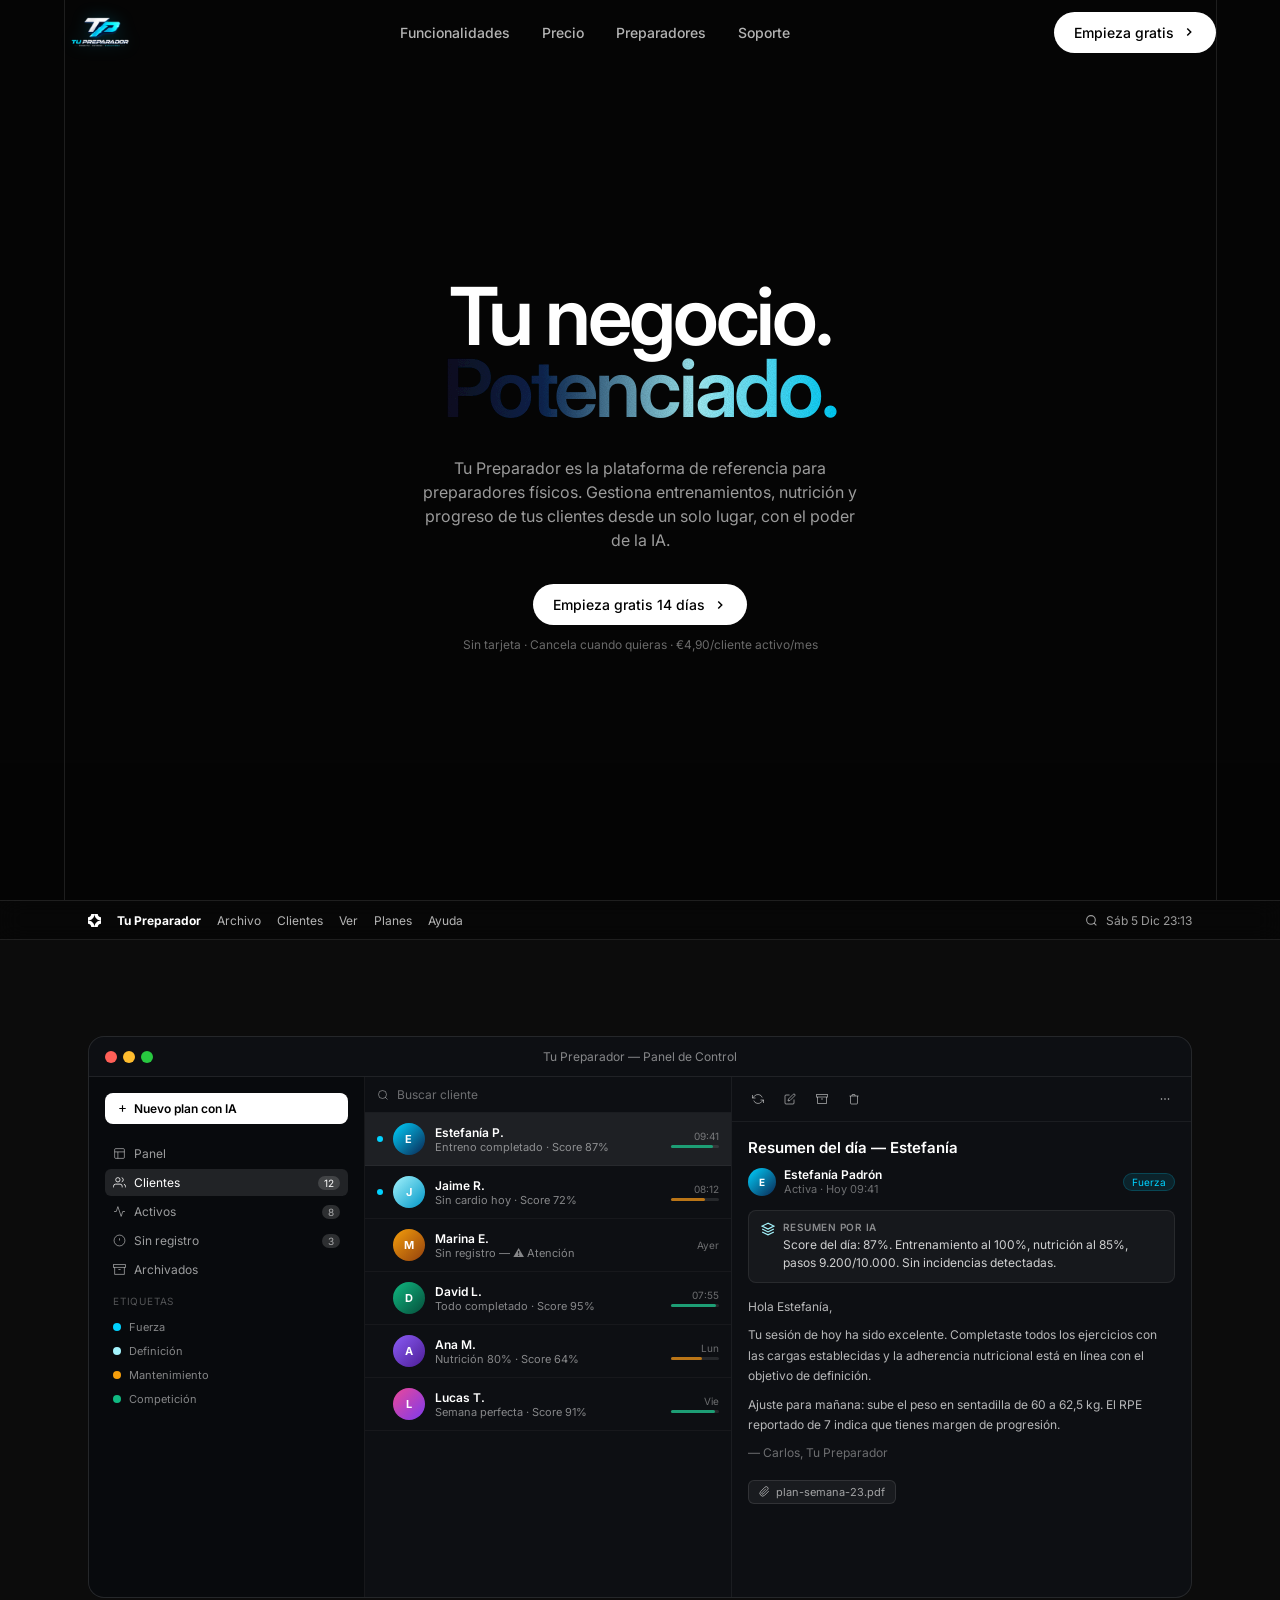
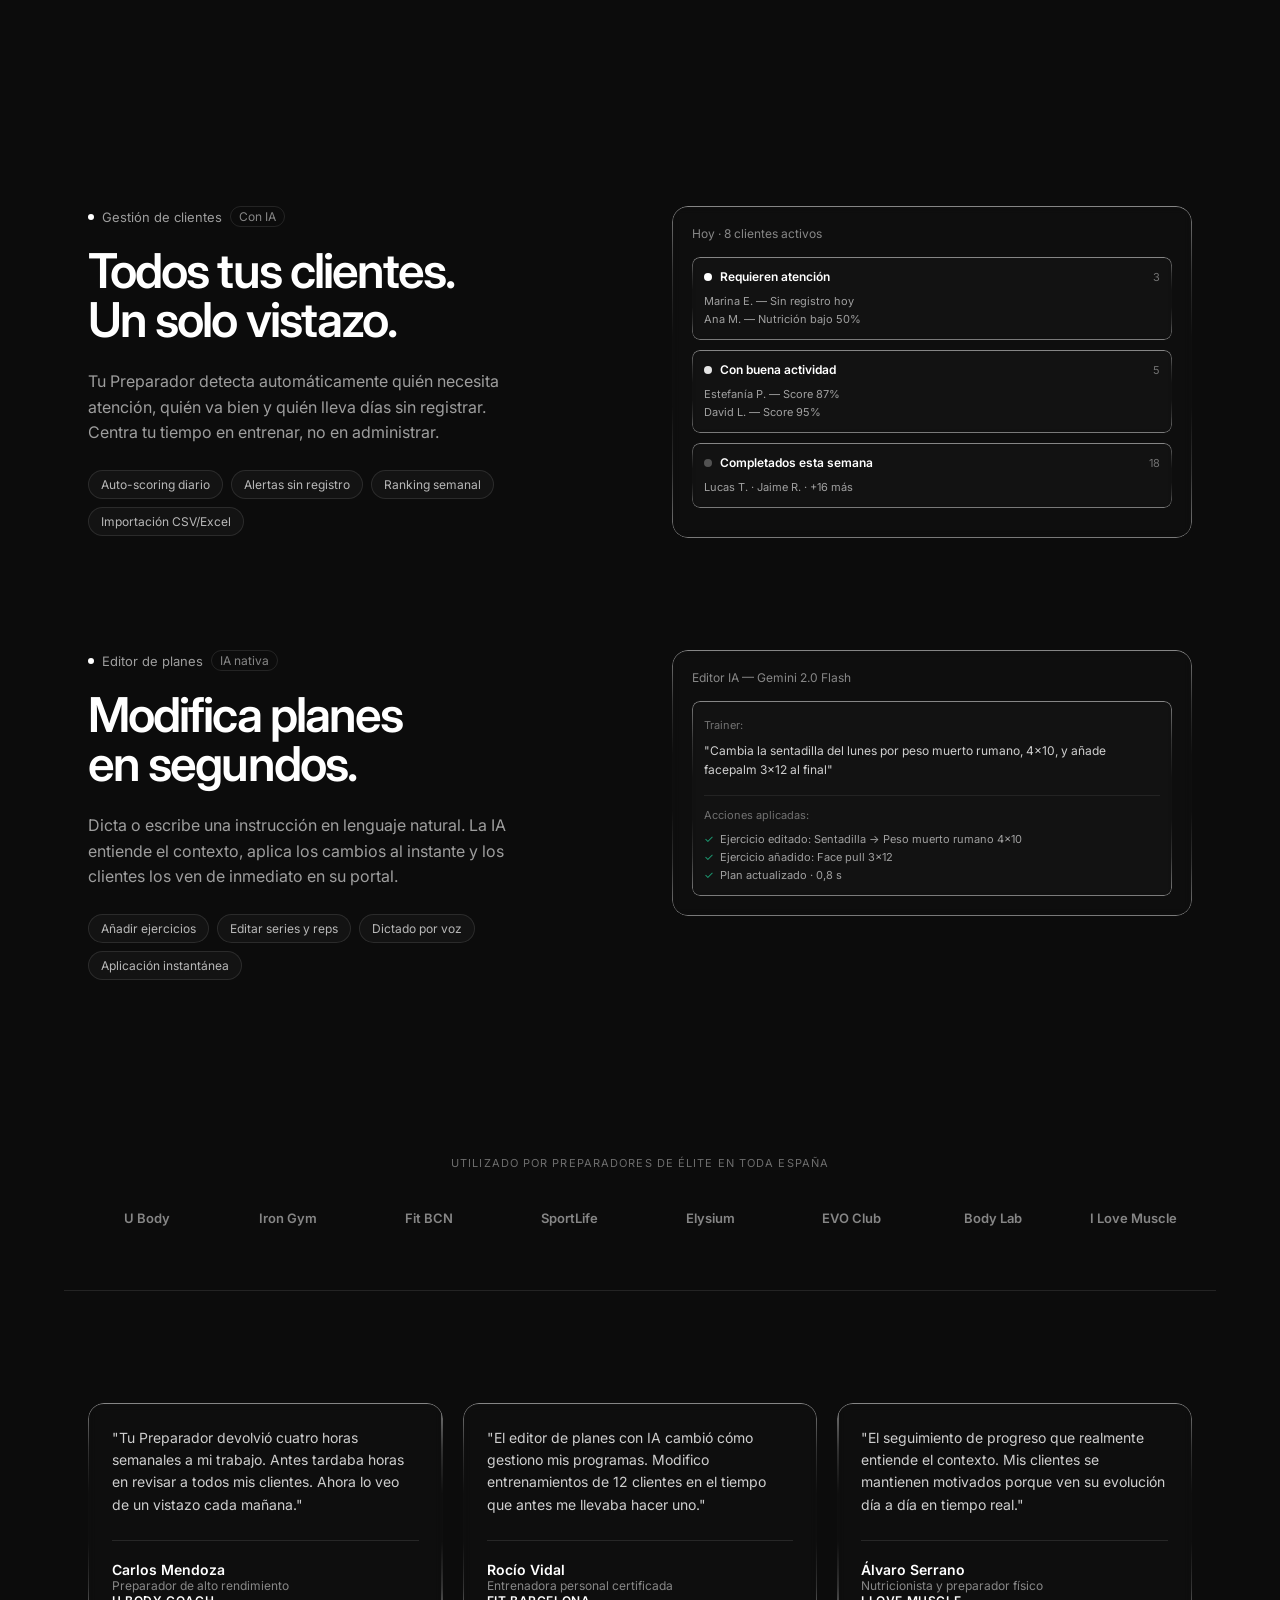
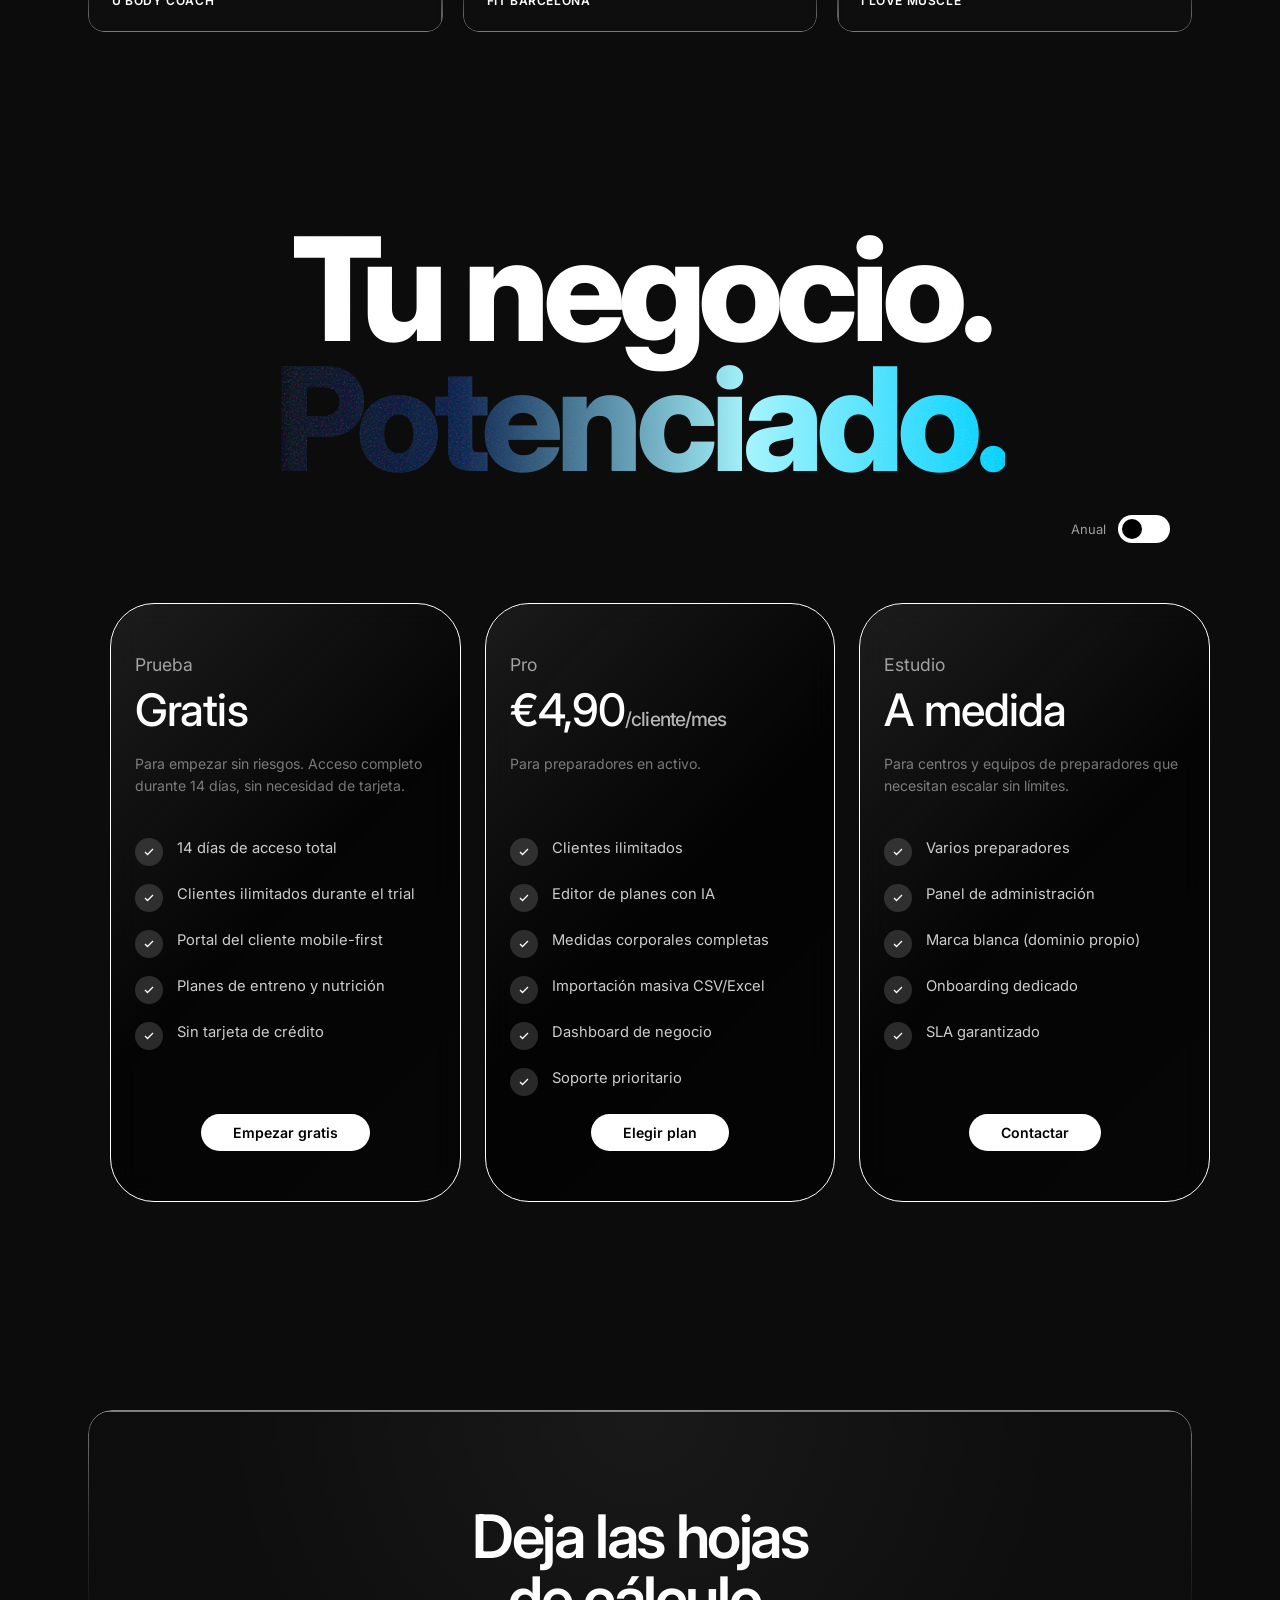
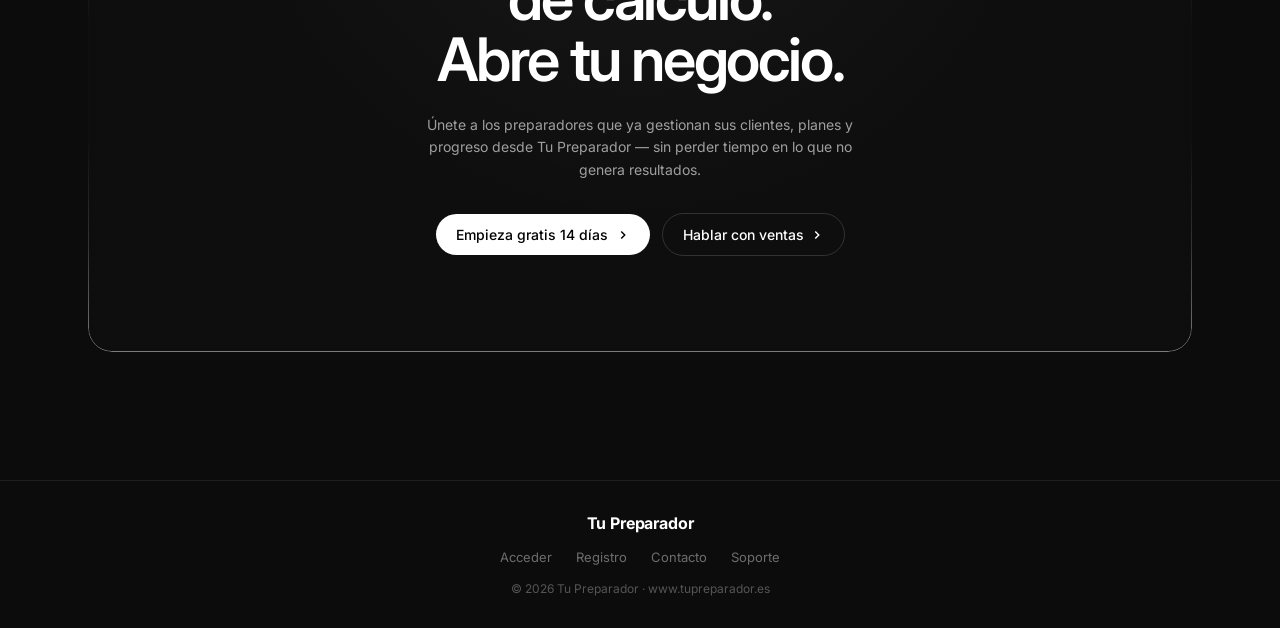
==== commit af793557: "fix: precio actualizado de €9,90 a €4,90/cliente/mes" ====
--- a/index.html
+++ b/index.html
@@ -605,7 +605,7 @@
     <div class="c3-card c3-card-pro">
       <div class="c3-tier-small">Pro</div>
       <div class="c3-tier-large" id="price-pro">€4,90<span style="font-size:1.2rem;opacity:.7">/cliente/mes</span></div>
-      <div class="c3-desc">Para preparadores en activo. Precio de lanzamiento — sube a €9,90 próximamente.</div>
+      <div class="c3-desc">Para preparadores en activo.</div>
       <ul class="c3-list">
         <li><span class="c3-check"><svg width="12" height="12" viewBox="0 0 24 24" fill="none" stroke="white" stroke-width="2.5"><polyline points="20,6 9,17 4,12"/></svg></span>Clientes ilimitados</li>
         <li><span class="c3-check"><svg width="12" height="12" viewBox="0 0 24 24" fill="none" stroke="white" stroke-width="2.5"><polyline points="20,6 9,17 4,12"/></svg></span>Editor de planes con IA</li>
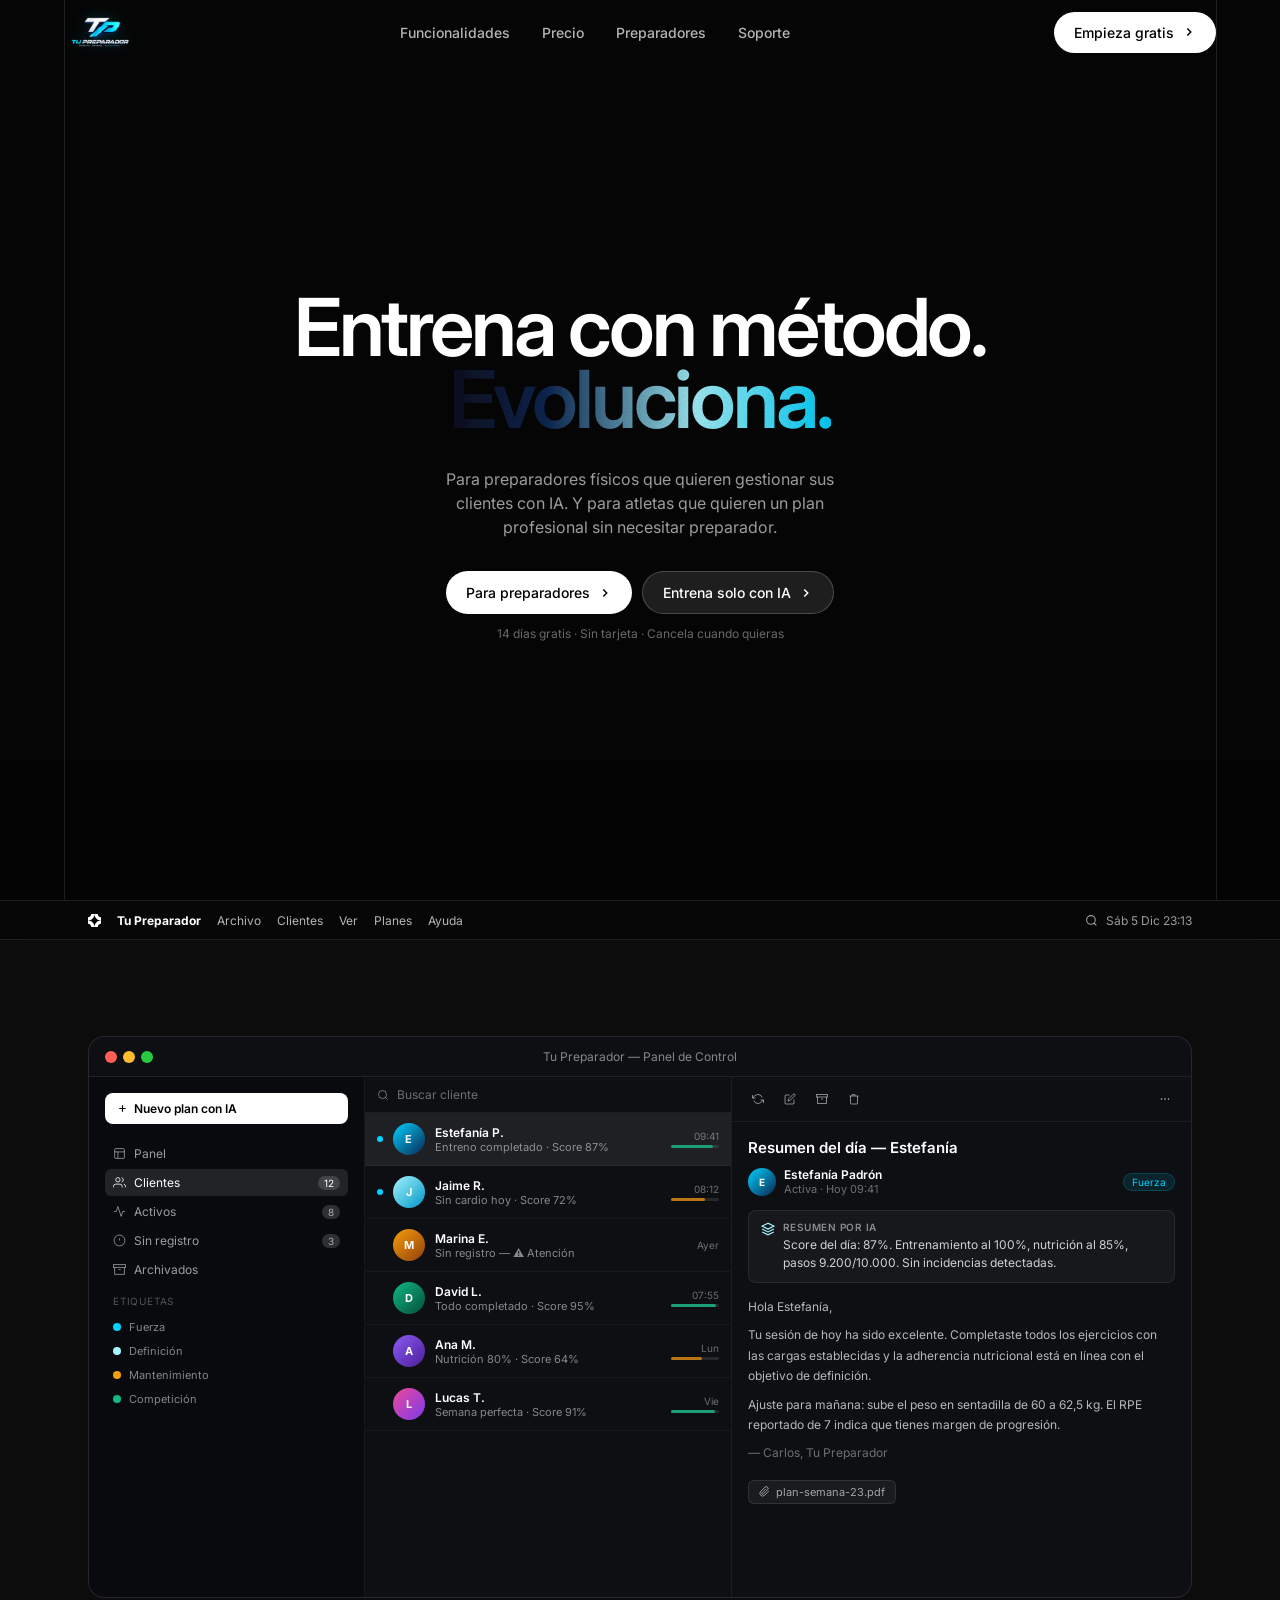
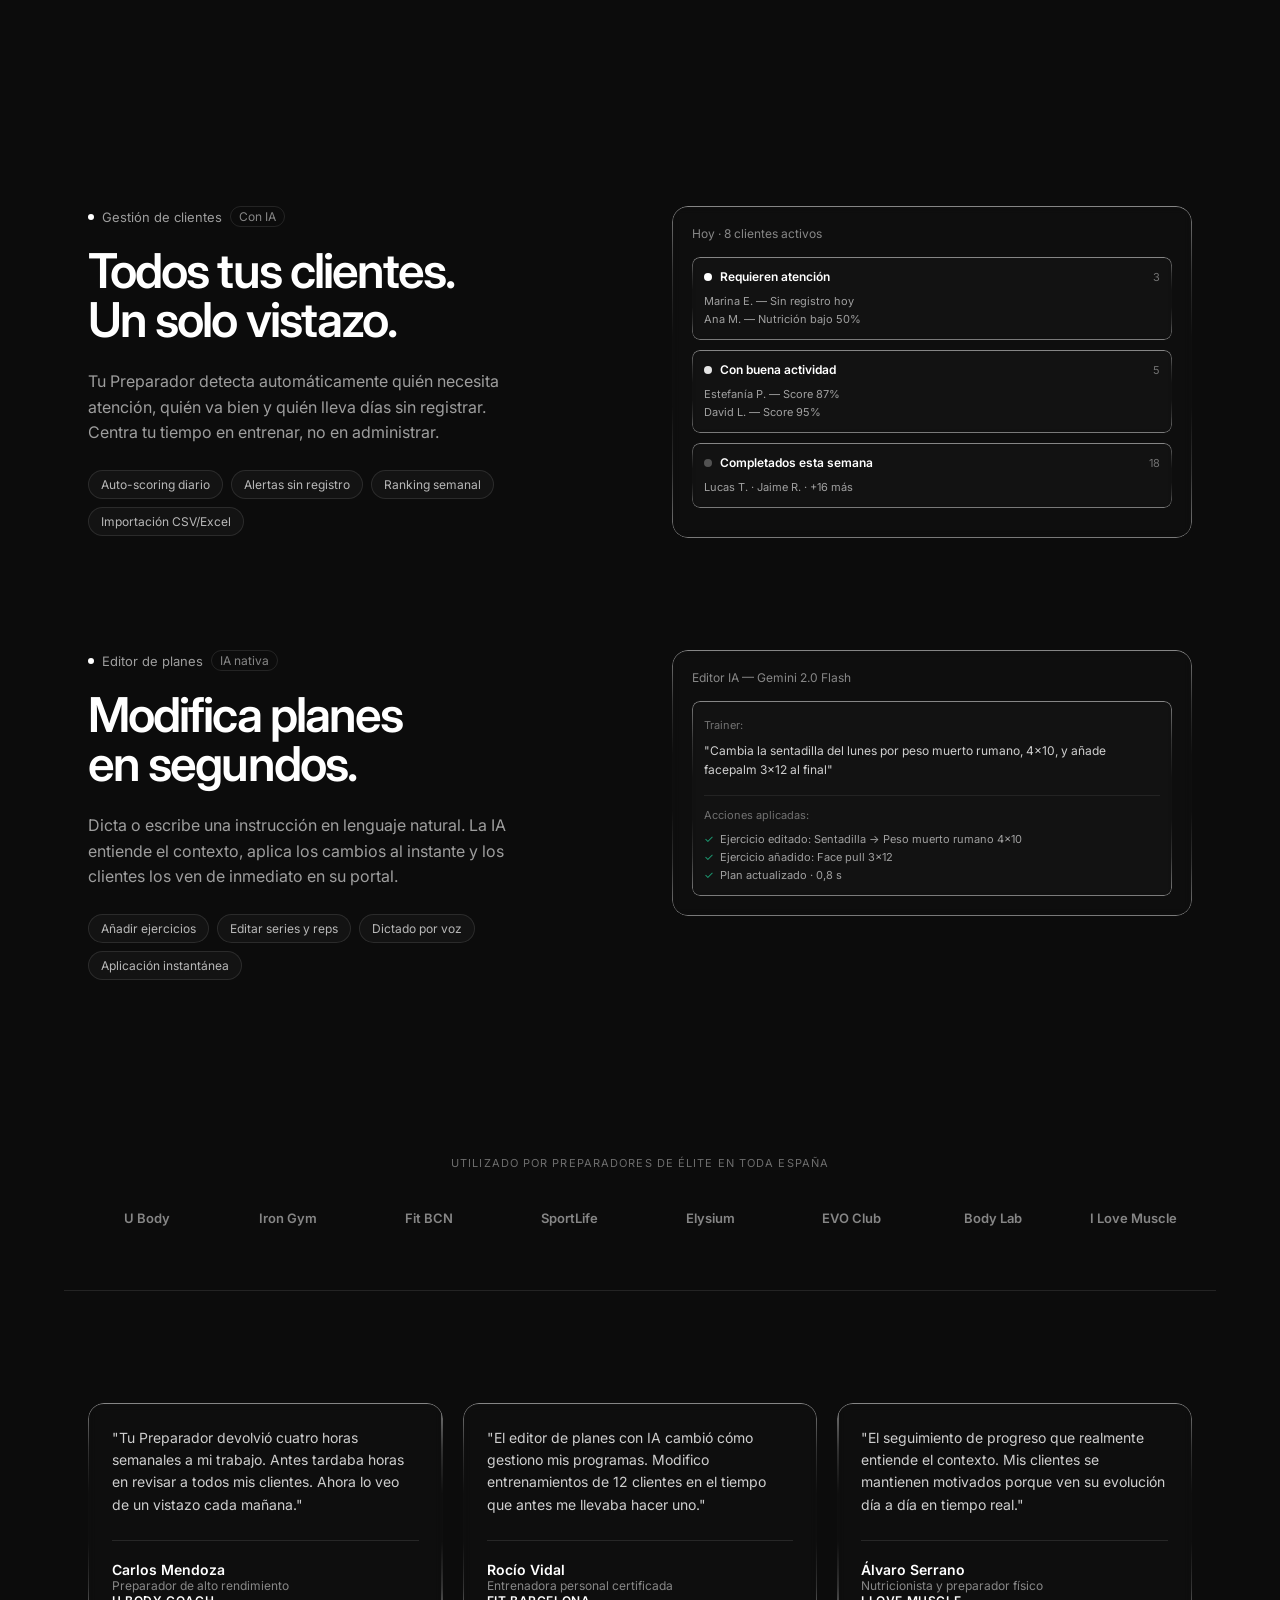
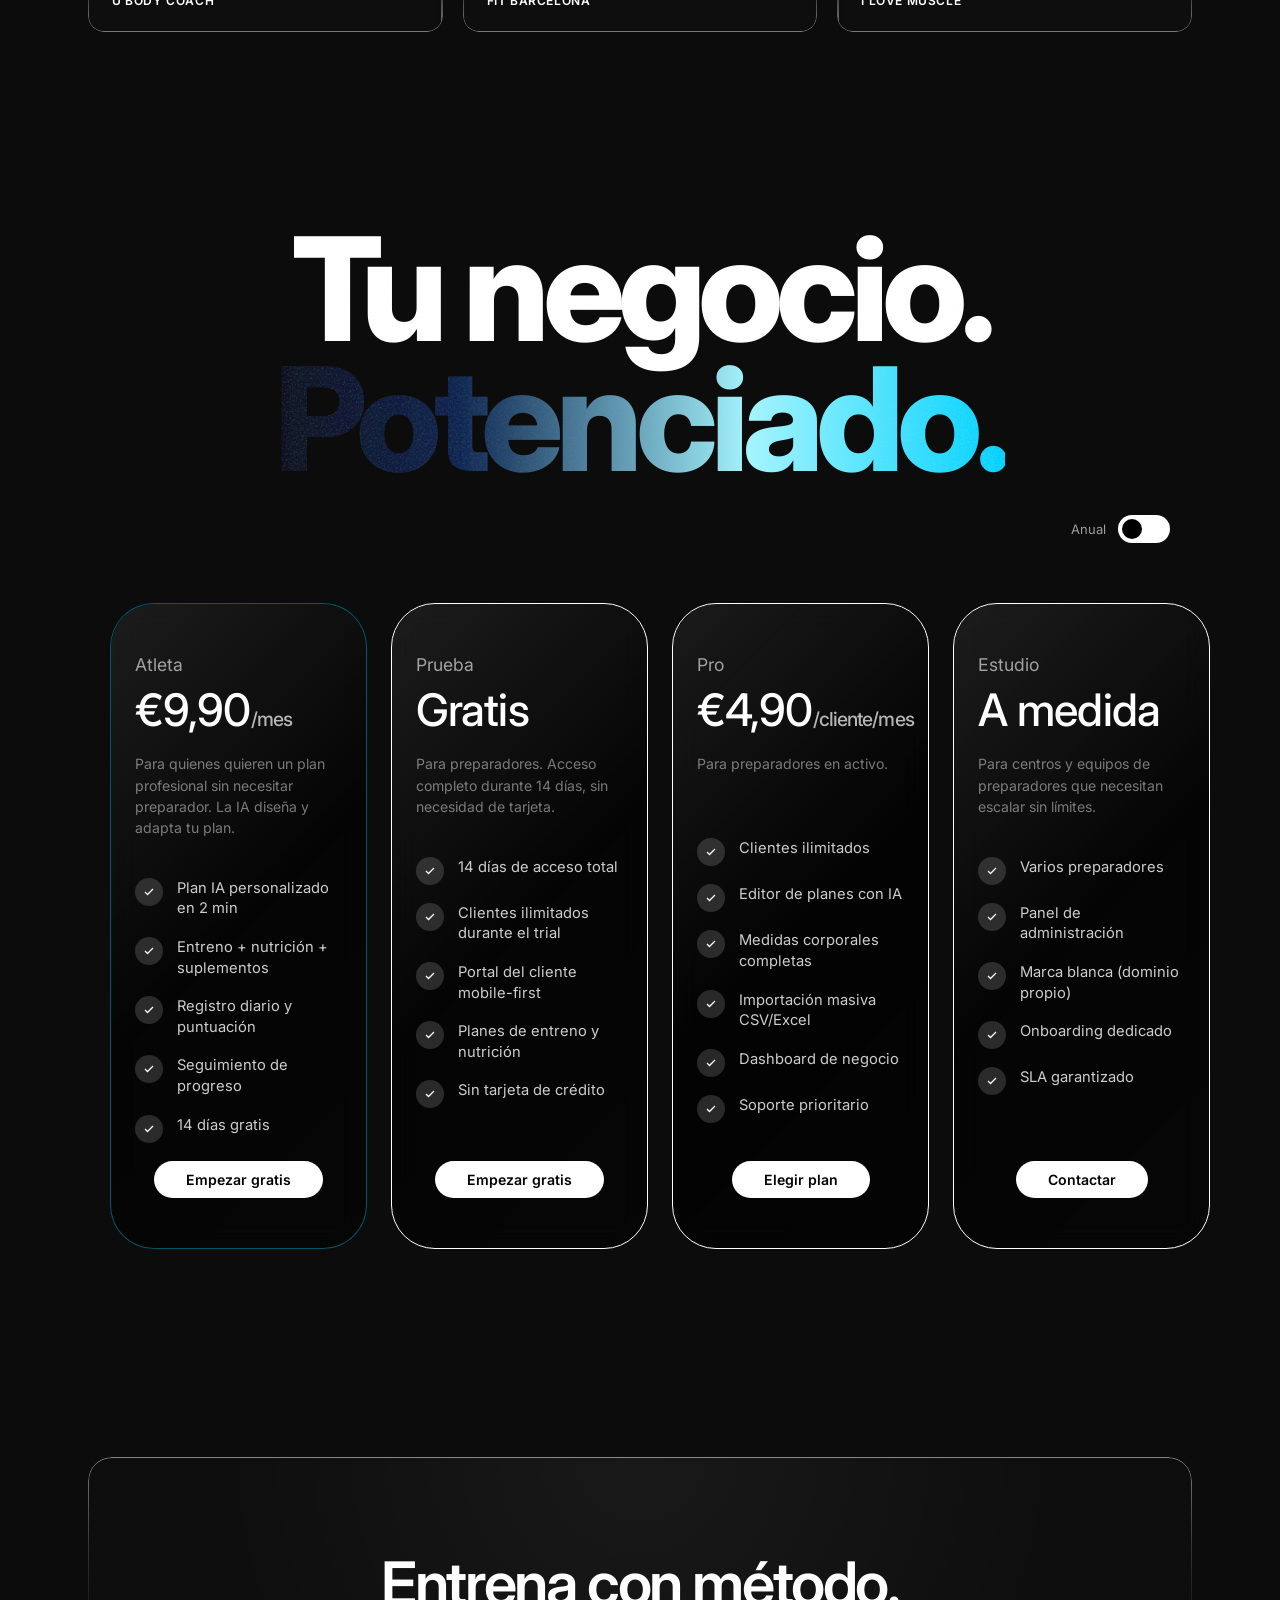
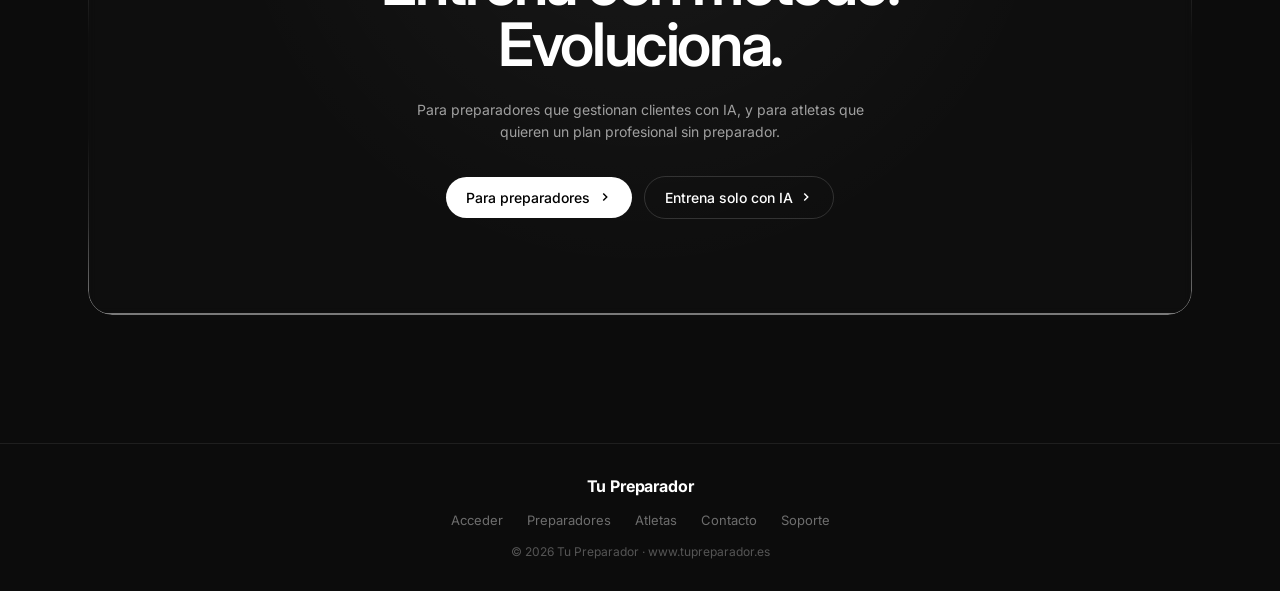
==== commit c539bdc7: "feat: canal B2C — registro y onboarding de clientes self-service con IA - Landing page: hero dual-au" ====
--- a/index.html
+++ b/index.html
@@ -282,18 +282,24 @@
 <!-- HERO -->
 <section class="hero">
   <h1 class="hero-h1" id="hero-h1" style="opacity:0;transform:translateY(12px);transition:opacity .8s cubic-bezier(.22,1,.36,1),transform .8s cubic-bezier(.22,1,.36,1)">
-    <span class="hero-line1">Tu negocio.</span>
-    <span class="shiny">Potenciado.</span>
+    <span class="hero-line1">Entrena con método.</span>
+    <span class="shiny">Evoluciona.</span>
   </h1>
   <p class="hero-p" id="hero-p" style="opacity:0;transform:translateY(12px);transition:opacity .8s .2s cubic-bezier(.22,1,.36,1),transform .8s .2s cubic-bezier(.22,1,.36,1)">
-    Tu Preparador es la plataforma de referencia para preparadores físicos. Gestiona entrenamientos, nutrición y progreso de tus clientes desde un solo lugar, con el poder de la IA.
+    Para preparadores físicos que quieren gestionar sus clientes con IA. Y para atletas que quieren un plan profesional sin necesitar preparador.
   </p>
   <div class="hero-cta-wrap" id="hero-cta" style="opacity:0;transform:translateY(12px);transition:opacity .8s .4s cubic-bezier(.22,1,.36,1),transform .8s .4s cubic-bezier(.22,1,.36,1)">
-    <a href="/register.html" class="btn-pill">
-      Empieza gratis 14 días
-      <svg width="14" height="14" viewBox="0 0 24 24" fill="none" stroke="currentColor" stroke-width="2.5" class="chev"><path d="M9 18l6-6-6-6"/></svg>
-    </a>
-    <span class="hero-note">Sin tarjeta · Cancela cuando quieras · €4,90/cliente activo/mes</span>
+    <div style="display:flex;gap:10px;flex-wrap:wrap;justify-content:center">
+      <a href="/register.html" class="btn-pill">
+        Para preparadores
+        <svg width="14" height="14" viewBox="0 0 24 24" fill="none" stroke="currentColor" stroke-width="2.5" class="chev"><path d="M9 18l6-6-6-6"/></svg>
+      </a>
+      <a href="/solo-register.html" class="btn-pill" style="background:rgba(255,255,255,0.1);color:white;border:1px solid rgba(255,255,255,0.2)">
+        Entrena solo con IA
+        <svg width="14" height="14" viewBox="0 0 24 24" fill="none" stroke="currentColor" stroke-width="2.5" class="chev"><path d="M9 18l6-6-6-6"/></svg>
+      </a>
+    </div>
+    <span class="hero-note">14 días gratis · Sin tarjeta · Cancela cuando quieras</span>
   </div>
 </section>
 
@@ -586,12 +592,26 @@
       <span class="c3-toggle-knob"></span>
     </button>
   </div>
-  <div class="c3-grid">
-    <!-- Trial -->
+  <div class="c3-grid" style="grid-template-columns:repeat(4,1fr)">
+    <!-- Solo -->
+    <div class="c3-card" style="border-color:rgba(0,210,255,0.4)">
+      <div class="c3-tier-small">Atleta</div>
+      <div class="c3-tier-large" id="price-solo">€9,90<span style="font-size:1.2rem;opacity:.7">/mes</span></div>
+      <div class="c3-desc">Para quienes quieren un plan profesional sin necesitar preparador. La IA diseña y adapta tu plan.</div>
+      <ul class="c3-list">
+        <li><span class="c3-check"><svg width="12" height="12" viewBox="0 0 24 24" fill="none" stroke="white" stroke-width="2.5"><polyline points="20,6 9,17 4,12"/></svg></span>Plan IA personalizado en 2 min</li>
+        <li><span class="c3-check"><svg width="12" height="12" viewBox="0 0 24 24" fill="none" stroke="white" stroke-width="2.5"><polyline points="20,6 9,17 4,12"/></svg></span>Entreno + nutrición + suplementos</li>
+        <li><span class="c3-check"><svg width="12" height="12" viewBox="0 0 24 24" fill="none" stroke="white" stroke-width="2.5"><polyline points="20,6 9,17 4,12"/></svg></span>Registro diario y puntuación</li>
+        <li><span class="c3-check"><svg width="12" height="12" viewBox="0 0 24 24" fill="none" stroke="white" stroke-width="2.5"><polyline points="20,6 9,17 4,12"/></svg></span>Seguimiento de progreso</li>
+        <li><span class="c3-check"><svg width="12" height="12" viewBox="0 0 24 24" fill="none" stroke="white" stroke-width="2.5"><polyline points="20,6 9,17 4,12"/></svg></span>14 días gratis</li>
+      </ul>
+      <button class="c3-btn" onclick="location.href='/solo-register.html'">Empezar gratis</button>
+    </div>
+    <!-- Trial preparadores -->
     <div class="c3-card">
       <div class="c3-tier-small">Prueba</div>
       <div class="c3-tier-large">Gratis</div>
-      <div class="c3-desc">Para empezar sin riesgos. Acceso completo durante 14 días, sin necesidad de tarjeta.</div>
+      <div class="c3-desc">Para preparadores. Acceso completo durante 14 días, sin necesidad de tarjeta.</div>
       <ul class="c3-list">
         <li><span class="c3-check"><svg width="12" height="12" viewBox="0 0 24 24" fill="none" stroke="white" stroke-width="2.5"><polyline points="20,6 9,17 4,12"/></svg></span>14 días de acceso total</li>
         <li><span class="c3-check"><svg width="12" height="12" viewBox="0 0 24 24" fill="none" stroke="white" stroke-width="2.5"><polyline points="20,6 9,17 4,12"/></svg></span>Clientes ilimitados durante el trial</li>
@@ -637,15 +657,15 @@
 <div class="cta-section">
   <div class="glass cta-card anim">
     <div class="cta-glow"></div>
-    <h2 class="cta-h2">Deja las hojas<br>de cálculo.<br>Abre tu negocio.</h2>
-    <p class="cta-p">Únete a los preparadores que ya gestionan sus clientes, planes y progreso desde Tu Preparador — sin perder tiempo en lo que no genera resultados.</p>
+    <h2 class="cta-h2">Entrena con método.<br>Evoluciona.</h2>
+    <p class="cta-p">Para preparadores que gestionan clientes con IA, y para atletas que quieren un plan profesional sin preparador.</p>
     <div class="cta-btns">
       <a href="/register.html" class="btn-pill">
-        Empieza gratis 14 días
+        Para preparadores
         <svg width="14" height="14" viewBox="0 0 24 24" fill="none" stroke="currentColor" stroke-width="2.5" class="chev"><path d="M9 18l6-6-6-6"/></svg>
       </a>
-      <a href="mailto:info@tupreparador.es" class="btn-outline">
-        Hablar con ventas
+      <a href="/solo-register.html" class="btn-outline">
+        Entrena solo con IA
         <svg width="14" height="14" viewBox="0 0 24 24" fill="none" stroke="currentColor" stroke-width="2.5" class="chev"><path d="M9 18l6-6-6-6"/></svg>
       </a>
     </div>
@@ -658,7 +678,8 @@
     <div class="footer-brand">Tu Preparador</div>
     <div class="footer-links">
       <a href="/login.html">Acceder</a>
-      <a href="/register.html">Registro</a>
+      <a href="/register.html">Preparadores</a>
+      <a href="/solo-register.html">Atletas</a>
       <a href="mailto:info@tupreparador.es">Contacto</a>
       <a href="mailto:info@tupreparador.es">Soporte</a>
     </div>
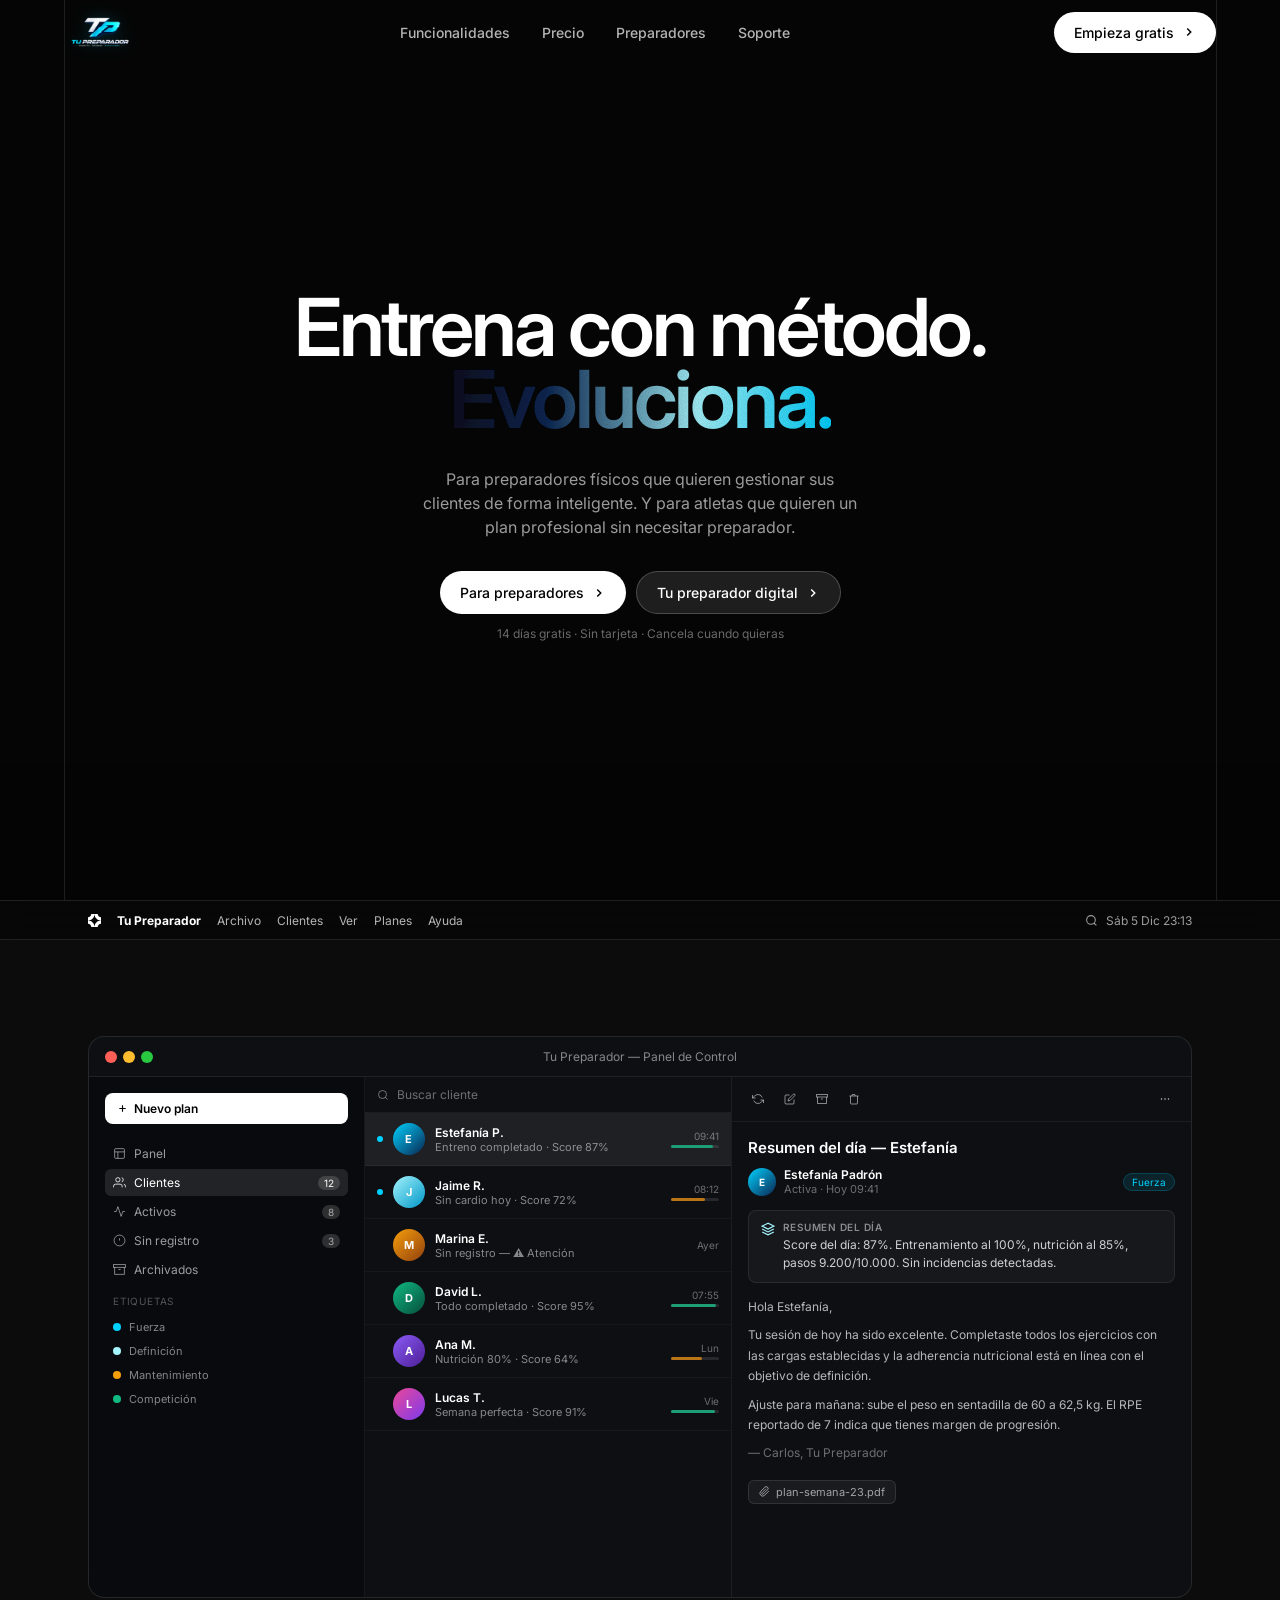
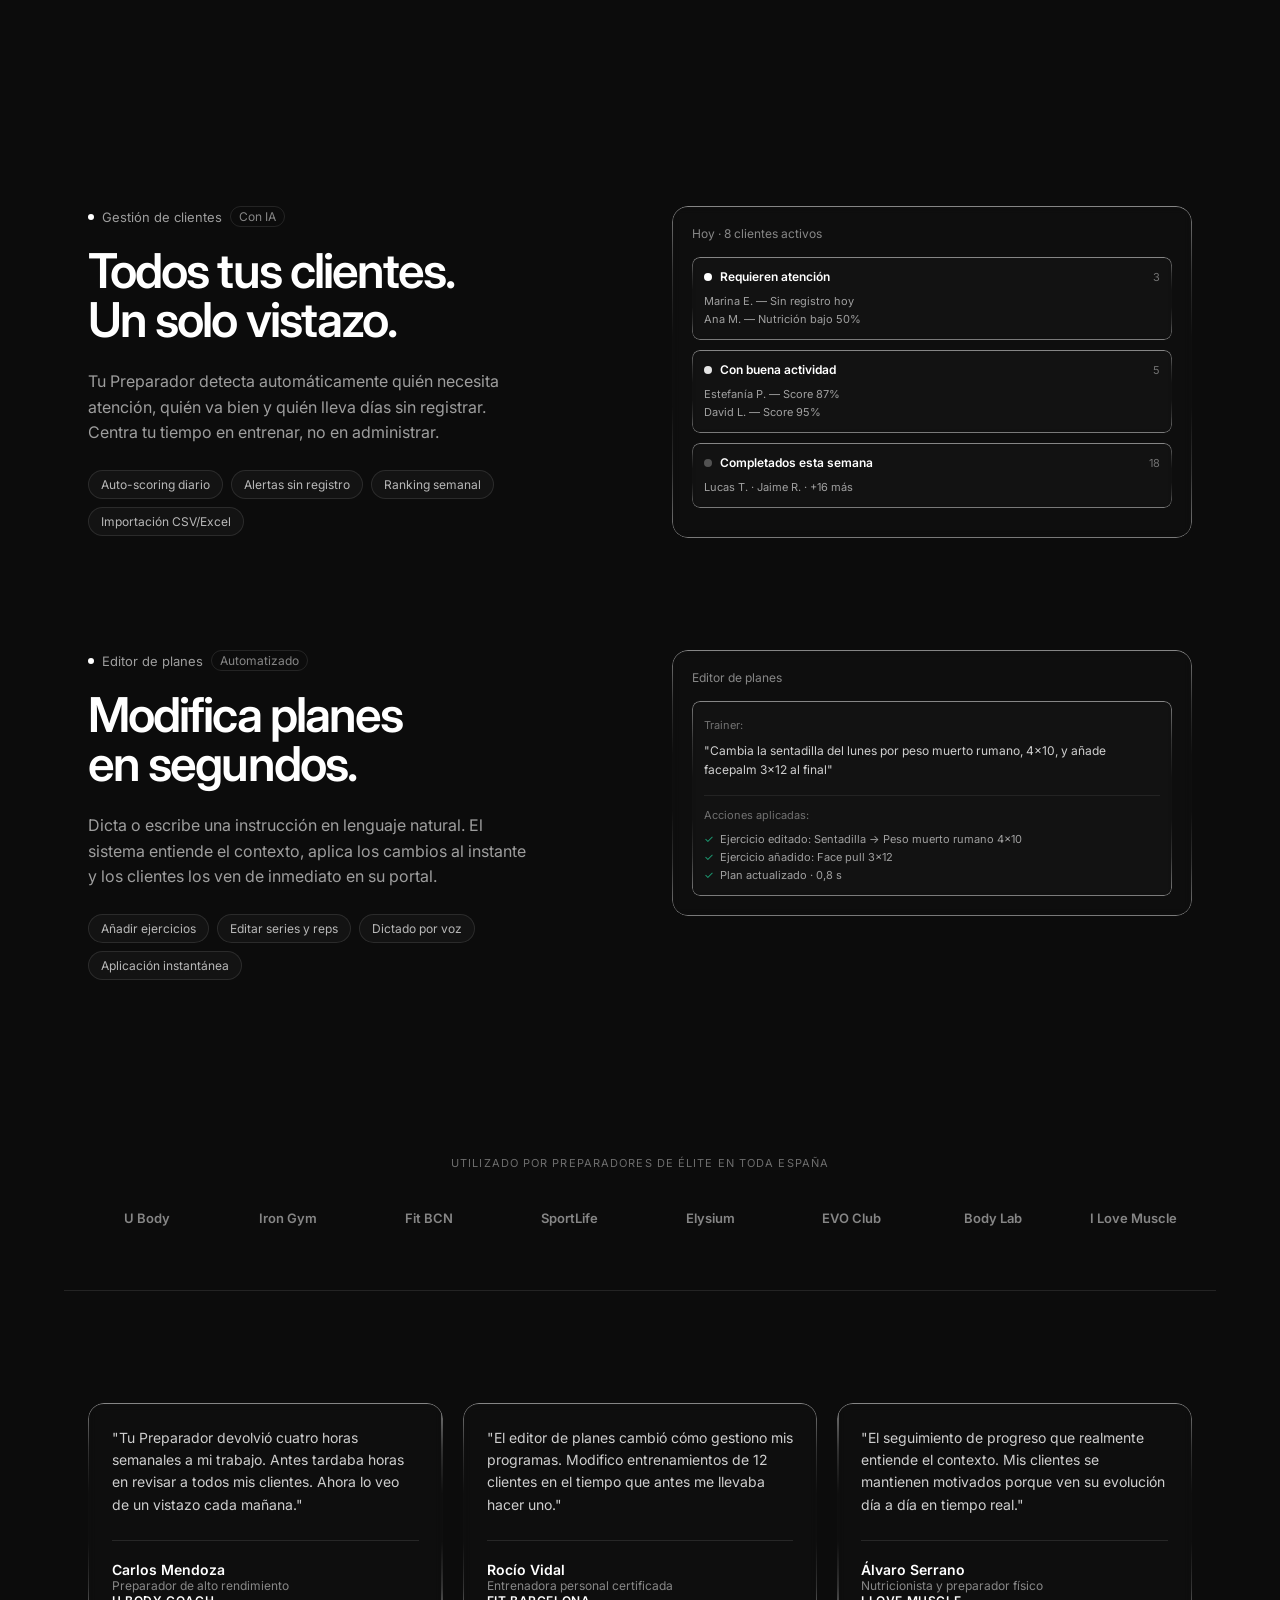
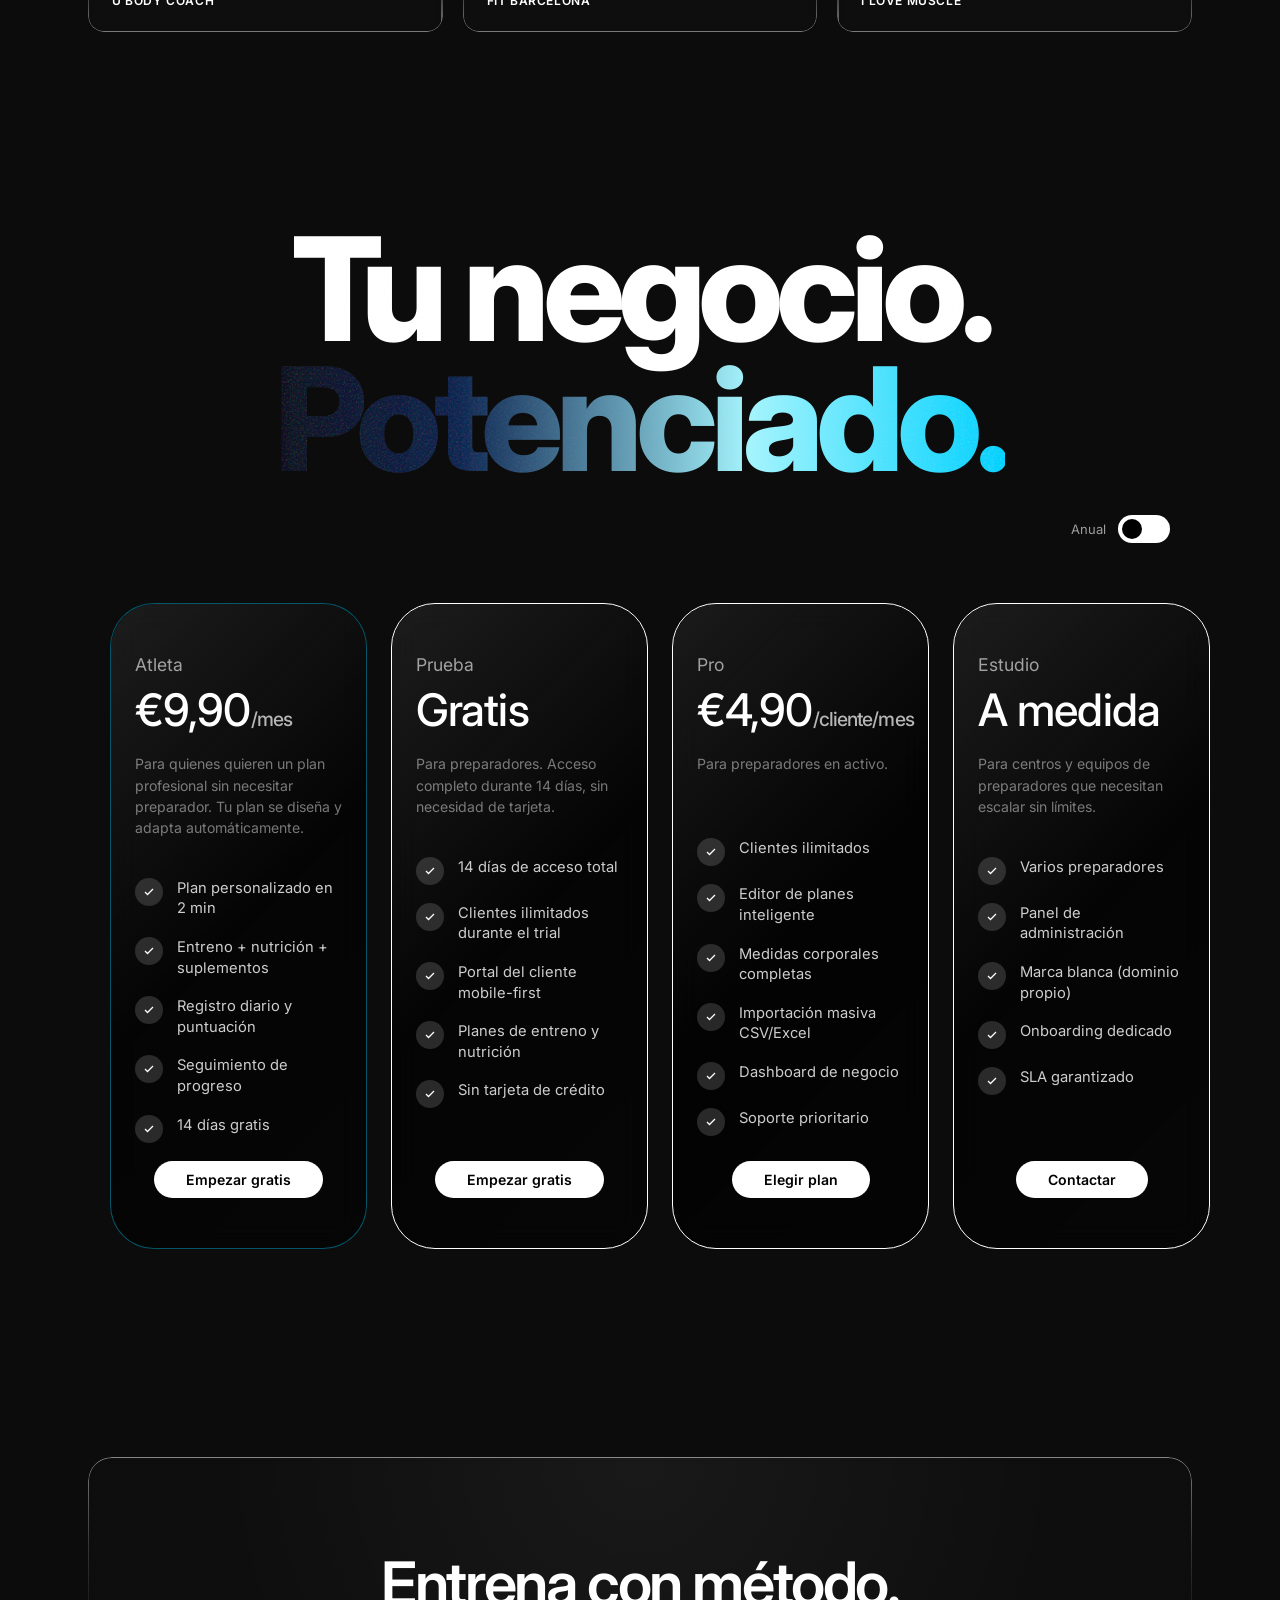
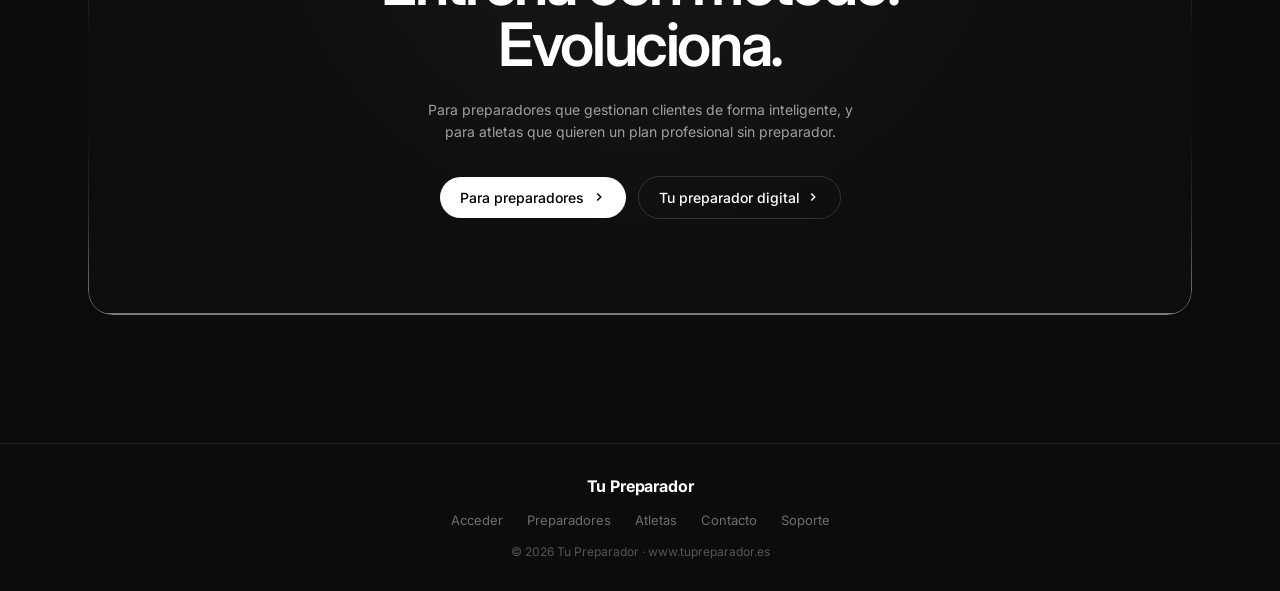
==== commit 4f030002: "Rebrand: remove AI/IA references from user-facing text Replace all visible "IA", "IA Coach", "con IA" ====
--- a/index.html
+++ b/index.html
@@ -286,7 +286,7 @@
     <span class="shiny">Evoluciona.</span>
   </h1>
   <p class="hero-p" id="hero-p" style="opacity:0;transform:translateY(12px);transition:opacity .8s .2s cubic-bezier(.22,1,.36,1),transform .8s .2s cubic-bezier(.22,1,.36,1)">
-    Para preparadores físicos que quieren gestionar sus clientes con IA. Y para atletas que quieren un plan profesional sin necesitar preparador.
+    Para preparadores físicos que quieren gestionar sus clientes de forma inteligente. Y para atletas que quieren un plan profesional sin necesitar preparador.
   </p>
   <div class="hero-cta-wrap" id="hero-cta" style="opacity:0;transform:translateY(12px);transition:opacity .8s .4s cubic-bezier(.22,1,.36,1),transform .8s .4s cubic-bezier(.22,1,.36,1)">
     <div style="display:flex;gap:10px;flex-wrap:wrap;justify-content:center">
@@ -295,7 +295,7 @@
         <svg width="14" height="14" viewBox="0 0 24 24" fill="none" stroke="currentColor" stroke-width="2.5" class="chev"><path d="M9 18l6-6-6-6"/></svg>
       </a>
       <a href="/solo-register.html" class="btn-pill" style="background:rgba(255,255,255,0.1);color:white;border:1px solid rgba(255,255,255,0.2)">
-        Entrena solo con IA
+        Tu preparador digital
         <svg width="14" height="14" viewBox="0 0 24 24" fill="none" stroke="currentColor" stroke-width="2.5" class="chev"><path d="M9 18l6-6-6-6"/></svg>
       </a>
     </div>
@@ -336,7 +336,7 @@
       <div class="mockup-sidebar">
         <button class="m-compose">
           <svg width="11" height="11" viewBox="0 0 24 24" fill="none" stroke="currentColor" stroke-width="2.5"><path d="M12 5v14M5 12h14"/></svg>
-          Nuevo plan con IA
+          Nuevo plan
         </button>
         <div class="m-nav"><svg width="13" height="13" viewBox="0 0 24 24" fill="none" stroke="currentColor" stroke-width="1.5"><rect x="3" y="3" width="18" height="18" rx="2"/><path d="M3 9h18M9 21V9"/></svg>Panel</div>
         <div class="m-nav act"><svg width="13" height="13" viewBox="0 0 24 24" fill="none" stroke="currentColor" stroke-width="1.5"><path d="M17 21v-2a4 4 0 0 0-4-4H5a4 4 0 0 0-4 4v2"/><circle cx="9" cy="7" r="4"/><path d="M23 21v-2a4 4 0 0 0-3-3.87M16 3.13a4 4 0 0 1 0 7.75"/></svg>Clientes<span class="m-cnt">12</span></div>
@@ -411,7 +411,7 @@
           <div class="m-ai">
             <svg width="14" height="14" viewBox="0 0 24 24" fill="none" stroke="#A4F4FD" stroke-width="2" style="flex-shrink:0;margin-top:1px"><path d="M12 2L2 7l10 5 10-5-10-5z"/><path d="M2 17l10 5 10-5M2 12l10 5 10-5"/></svg>
             <div>
-              <div class="m-ai-label">Resumen por IA</div>
+              <div class="m-ai-label">Resumen del día</div>
               <div class="m-ai-text">Score del día: 87%. Entrenamiento al 100%, nutrición al 85%, pasos 9.200/10.000. Sin incidencias detectadas.</div>
             </div>
           </div>
@@ -486,7 +486,7 @@
   <div class="s2col">
     <div class="anim" style="order:2">
       <div class="glass triage-card">
-        <div class="triage-hdr">Editor IA — Gemini 2.0 Flash</div>
+        <div class="triage-hdr">Editor de planes</div>
         <div class="glass triage-sub" style="margin-bottom:0">
           <div style="font-size:12px;color:rgba(255,255,255,.8);line-height:1.6;padding:4px 0">
             <span style="color:rgba(255,255,255,.4);display:block;margin-bottom:6px;font-size:11px">Trainer:</span>
@@ -511,10 +511,10 @@
       <div class="eyebrow">
         <span class="eyebrow-dot"></span>
         <span class="eyebrow-label">Editor de planes</span>
-        <span class="eyebrow-tag">IA nativa</span>
+        <span class="eyebrow-tag">Automatizado</span>
       </div>
       <h2 class="sh2">Modifica planes<br>en segundos.</h2>
-      <p class="sp">Dicta o escribe una instrucción en lenguaje natural. La IA entiende el contexto, aplica los cambios al instante y los clientes los ven de inmediato en su portal.</p>
+      <p class="sp">Dicta o escribe una instrucción en lenguaje natural. El sistema entiende el contexto, aplica los cambios al instante y los clientes los ven de inmediato en su portal.</p>
       <div class="chips">
         <span class="chip">Añadir ejercicios</span>
         <span class="chip">Editar series y reps</span>
@@ -552,7 +552,7 @@
       </figcaption>
     </figure>
     <figure class="glass test-card anim" style="transition-delay:.1s">
-      <blockquote class="test-quote">"El editor de planes con IA cambió cómo gestiono mis programas. Modifico entrenamientos de 12 clientes en el tiempo que antes me llevaba hacer uno."</blockquote>
+      <blockquote class="test-quote">"El editor de planes cambió cómo gestiono mis programas. Modifico entrenamientos de 12 clientes en el tiempo que antes me llevaba hacer uno."</blockquote>
       <figcaption class="test-footer">
         <div class="test-name">Rocío Vidal</div>
         <div class="test-role">Entrenadora personal certificada</div>
@@ -597,9 +597,9 @@
     <div class="c3-card" style="border-color:rgba(0,210,255,0.4)">
       <div class="c3-tier-small">Atleta</div>
       <div class="c3-tier-large" id="price-solo">€9,90<span style="font-size:1.2rem;opacity:.7">/mes</span></div>
-      <div class="c3-desc">Para quienes quieren un plan profesional sin necesitar preparador. La IA diseña y adapta tu plan.</div>
+      <div class="c3-desc">Para quienes quieren un plan profesional sin necesitar preparador. Tu plan se diseña y adapta automáticamente.</div>
       <ul class="c3-list">
-        <li><span class="c3-check"><svg width="12" height="12" viewBox="0 0 24 24" fill="none" stroke="white" stroke-width="2.5"><polyline points="20,6 9,17 4,12"/></svg></span>Plan IA personalizado en 2 min</li>
+        <li><span class="c3-check"><svg width="12" height="12" viewBox="0 0 24 24" fill="none" stroke="white" stroke-width="2.5"><polyline points="20,6 9,17 4,12"/></svg></span>Plan personalizado en 2 min</li>
         <li><span class="c3-check"><svg width="12" height="12" viewBox="0 0 24 24" fill="none" stroke="white" stroke-width="2.5"><polyline points="20,6 9,17 4,12"/></svg></span>Entreno + nutrición + suplementos</li>
         <li><span class="c3-check"><svg width="12" height="12" viewBox="0 0 24 24" fill="none" stroke="white" stroke-width="2.5"><polyline points="20,6 9,17 4,12"/></svg></span>Registro diario y puntuación</li>
         <li><span class="c3-check"><svg width="12" height="12" viewBox="0 0 24 24" fill="none" stroke="white" stroke-width="2.5"><polyline points="20,6 9,17 4,12"/></svg></span>Seguimiento de progreso</li>
@@ -628,7 +628,7 @@
       <div class="c3-desc">Para preparadores en activo.</div>
       <ul class="c3-list">
         <li><span class="c3-check"><svg width="12" height="12" viewBox="0 0 24 24" fill="none" stroke="white" stroke-width="2.5"><polyline points="20,6 9,17 4,12"/></svg></span>Clientes ilimitados</li>
-        <li><span class="c3-check"><svg width="12" height="12" viewBox="0 0 24 24" fill="none" stroke="white" stroke-width="2.5"><polyline points="20,6 9,17 4,12"/></svg></span>Editor de planes con IA</li>
+        <li><span class="c3-check"><svg width="12" height="12" viewBox="0 0 24 24" fill="none" stroke="white" stroke-width="2.5"><polyline points="20,6 9,17 4,12"/></svg></span>Editor de planes inteligente</li>
         <li><span class="c3-check"><svg width="12" height="12" viewBox="0 0 24 24" fill="none" stroke="white" stroke-width="2.5"><polyline points="20,6 9,17 4,12"/></svg></span>Medidas corporales completas</li>
         <li><span class="c3-check"><svg width="12" height="12" viewBox="0 0 24 24" fill="none" stroke="white" stroke-width="2.5"><polyline points="20,6 9,17 4,12"/></svg></span>Importación masiva CSV/Excel</li>
         <li><span class="c3-check"><svg width="12" height="12" viewBox="0 0 24 24" fill="none" stroke="white" stroke-width="2.5"><polyline points="20,6 9,17 4,12"/></svg></span>Dashboard de negocio</li>
@@ -658,14 +658,14 @@
   <div class="glass cta-card anim">
     <div class="cta-glow"></div>
     <h2 class="cta-h2">Entrena con método.<br>Evoluciona.</h2>
-    <p class="cta-p">Para preparadores que gestionan clientes con IA, y para atletas que quieren un plan profesional sin preparador.</p>
+    <p class="cta-p">Para preparadores que gestionan clientes de forma inteligente, y para atletas que quieren un plan profesional sin preparador.</p>
     <div class="cta-btns">
       <a href="/register.html" class="btn-pill">
         Para preparadores
         <svg width="14" height="14" viewBox="0 0 24 24" fill="none" stroke="currentColor" stroke-width="2.5" class="chev"><path d="M9 18l6-6-6-6"/></svg>
       </a>
       <a href="/solo-register.html" class="btn-outline">
-        Entrena solo con IA
+        Tu preparador digital
         <svg width="14" height="14" viewBox="0 0 24 24" fill="none" stroke="currentColor" stroke-width="2.5" class="chev"><path d="M9 18l6-6-6-6"/></svg>
       </a>
     </div>
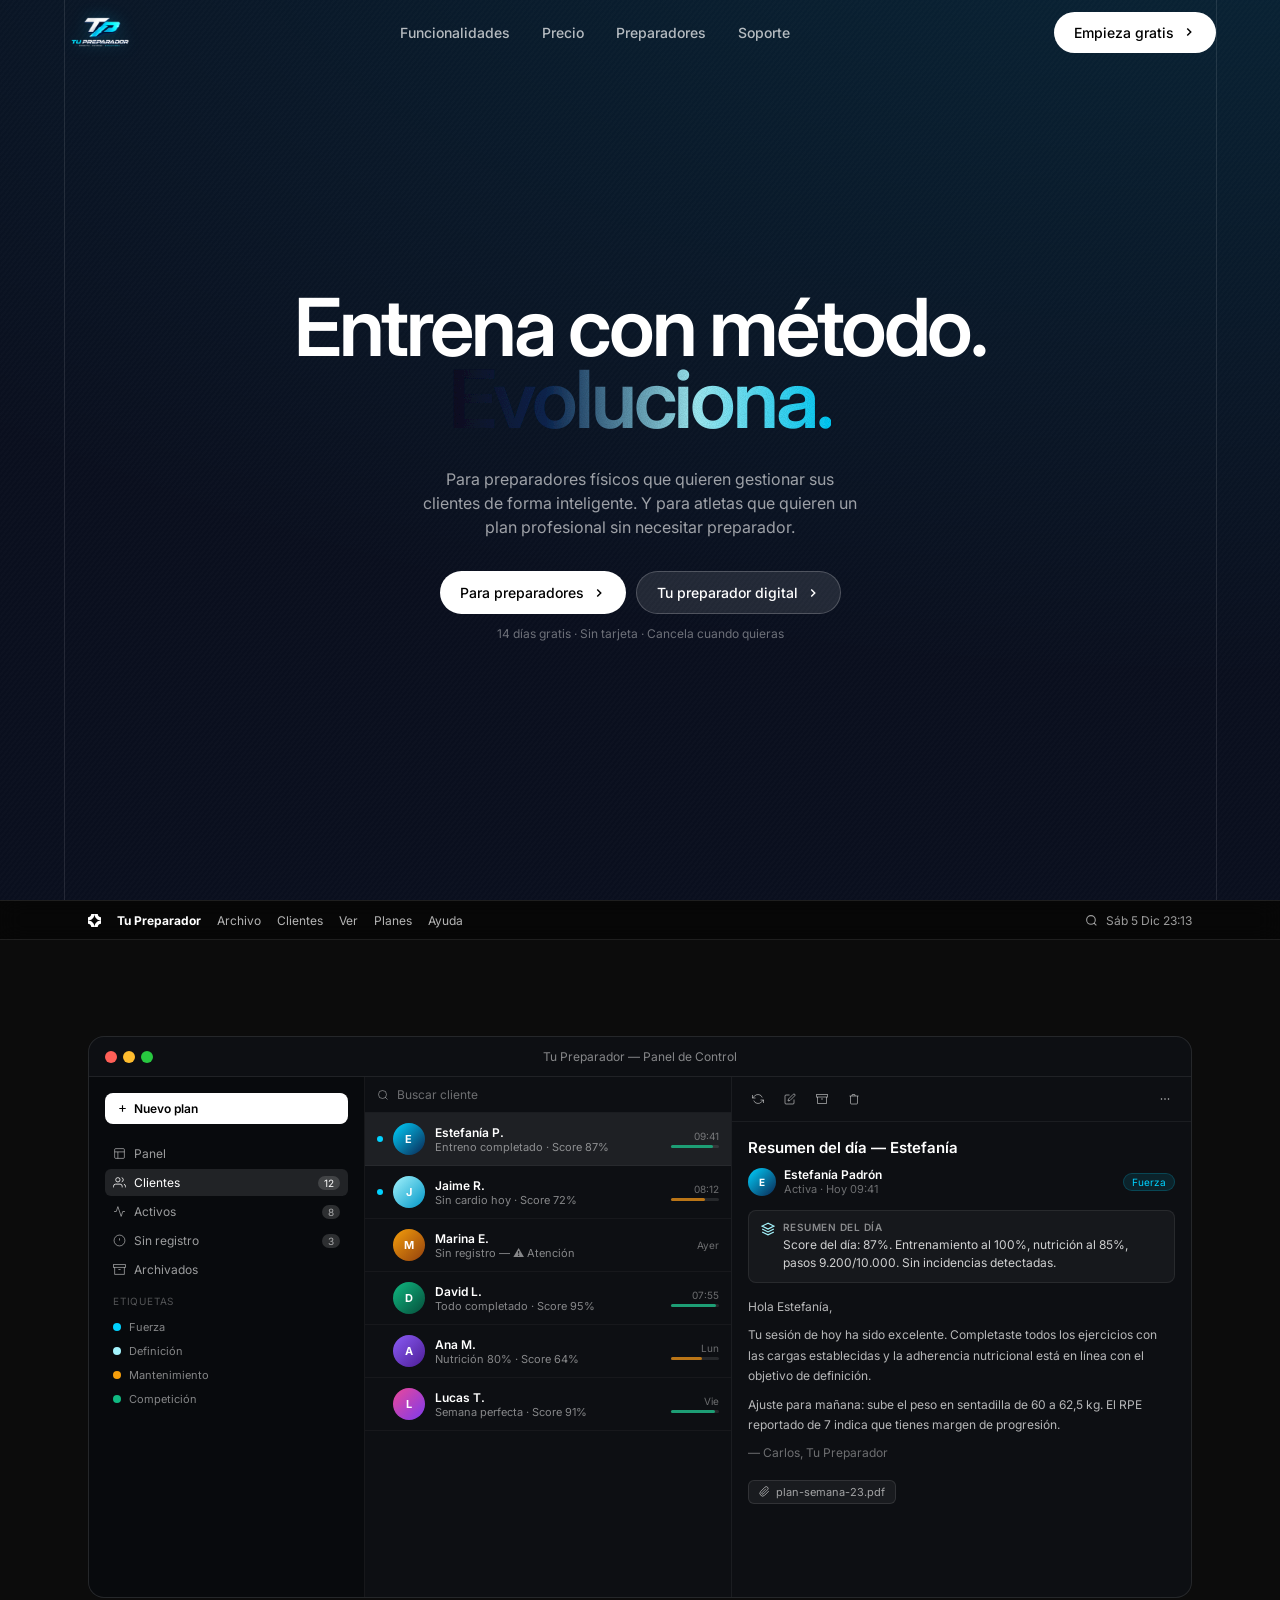
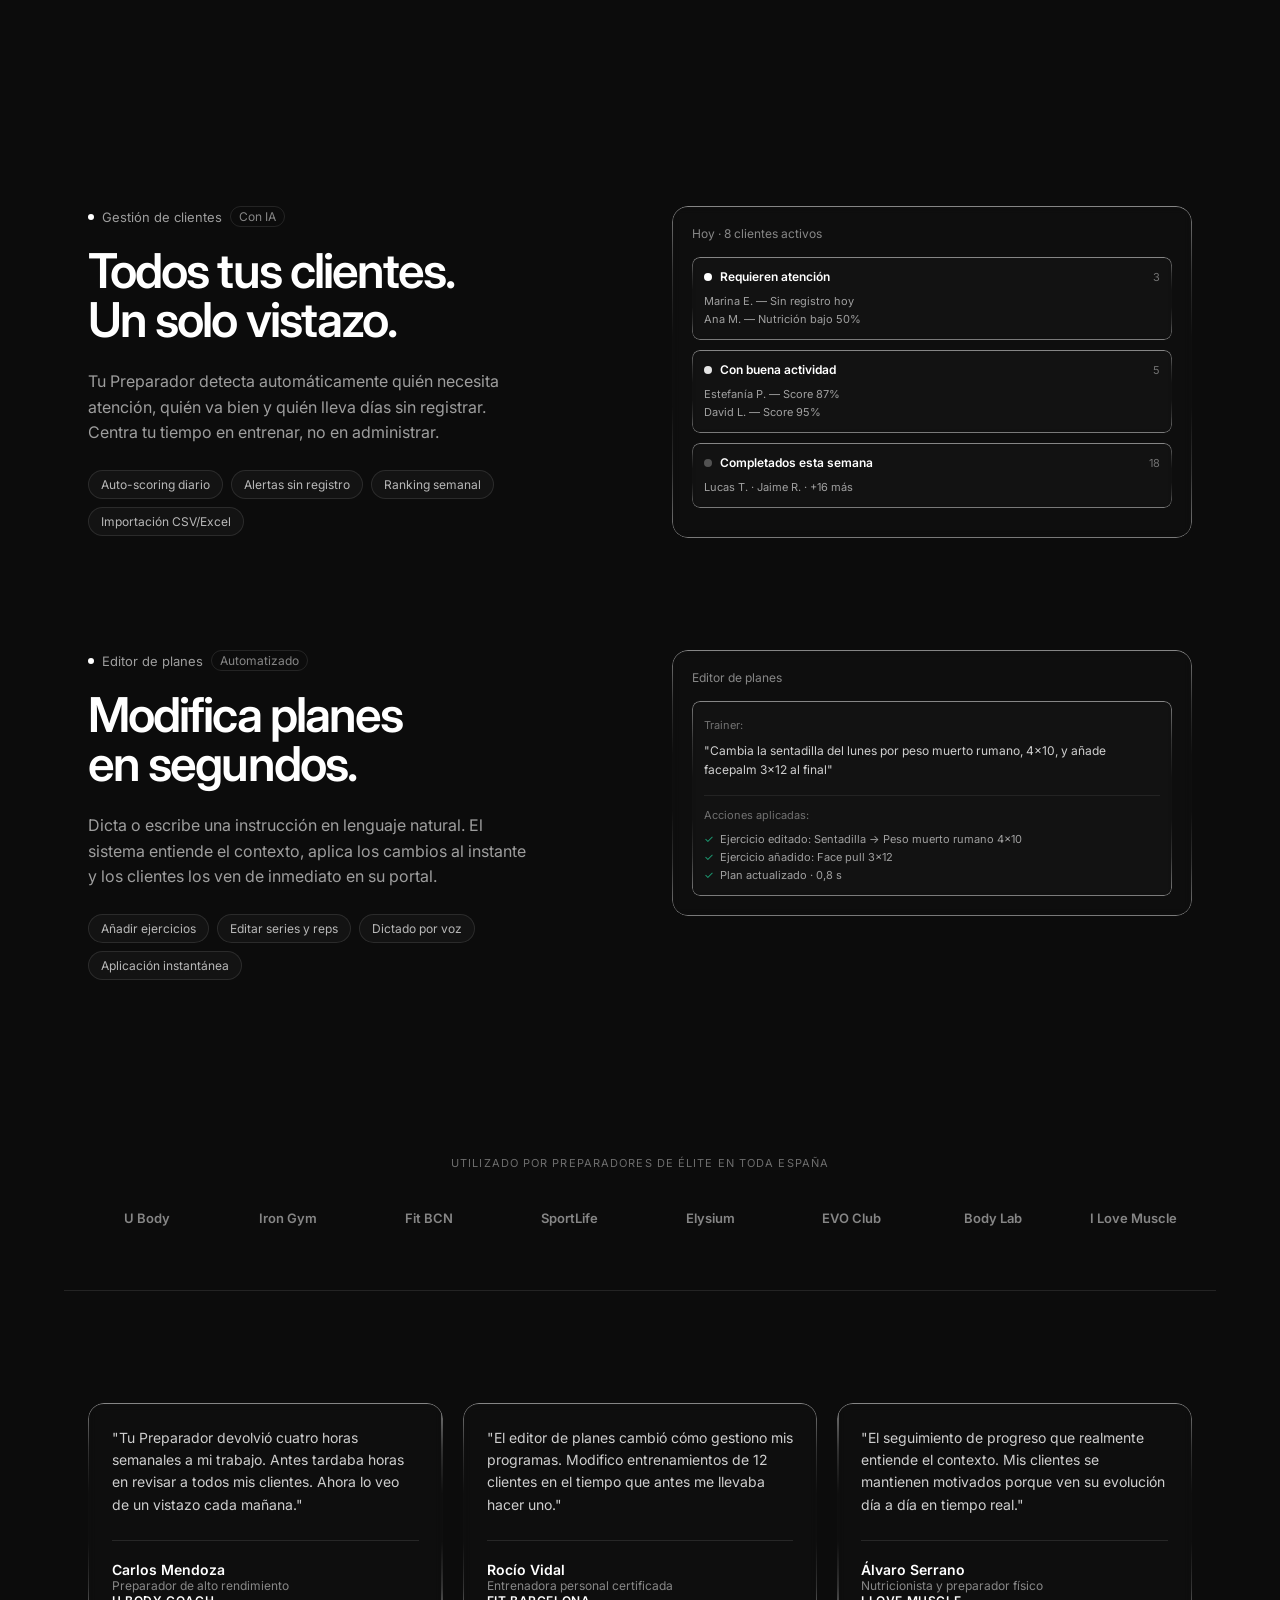
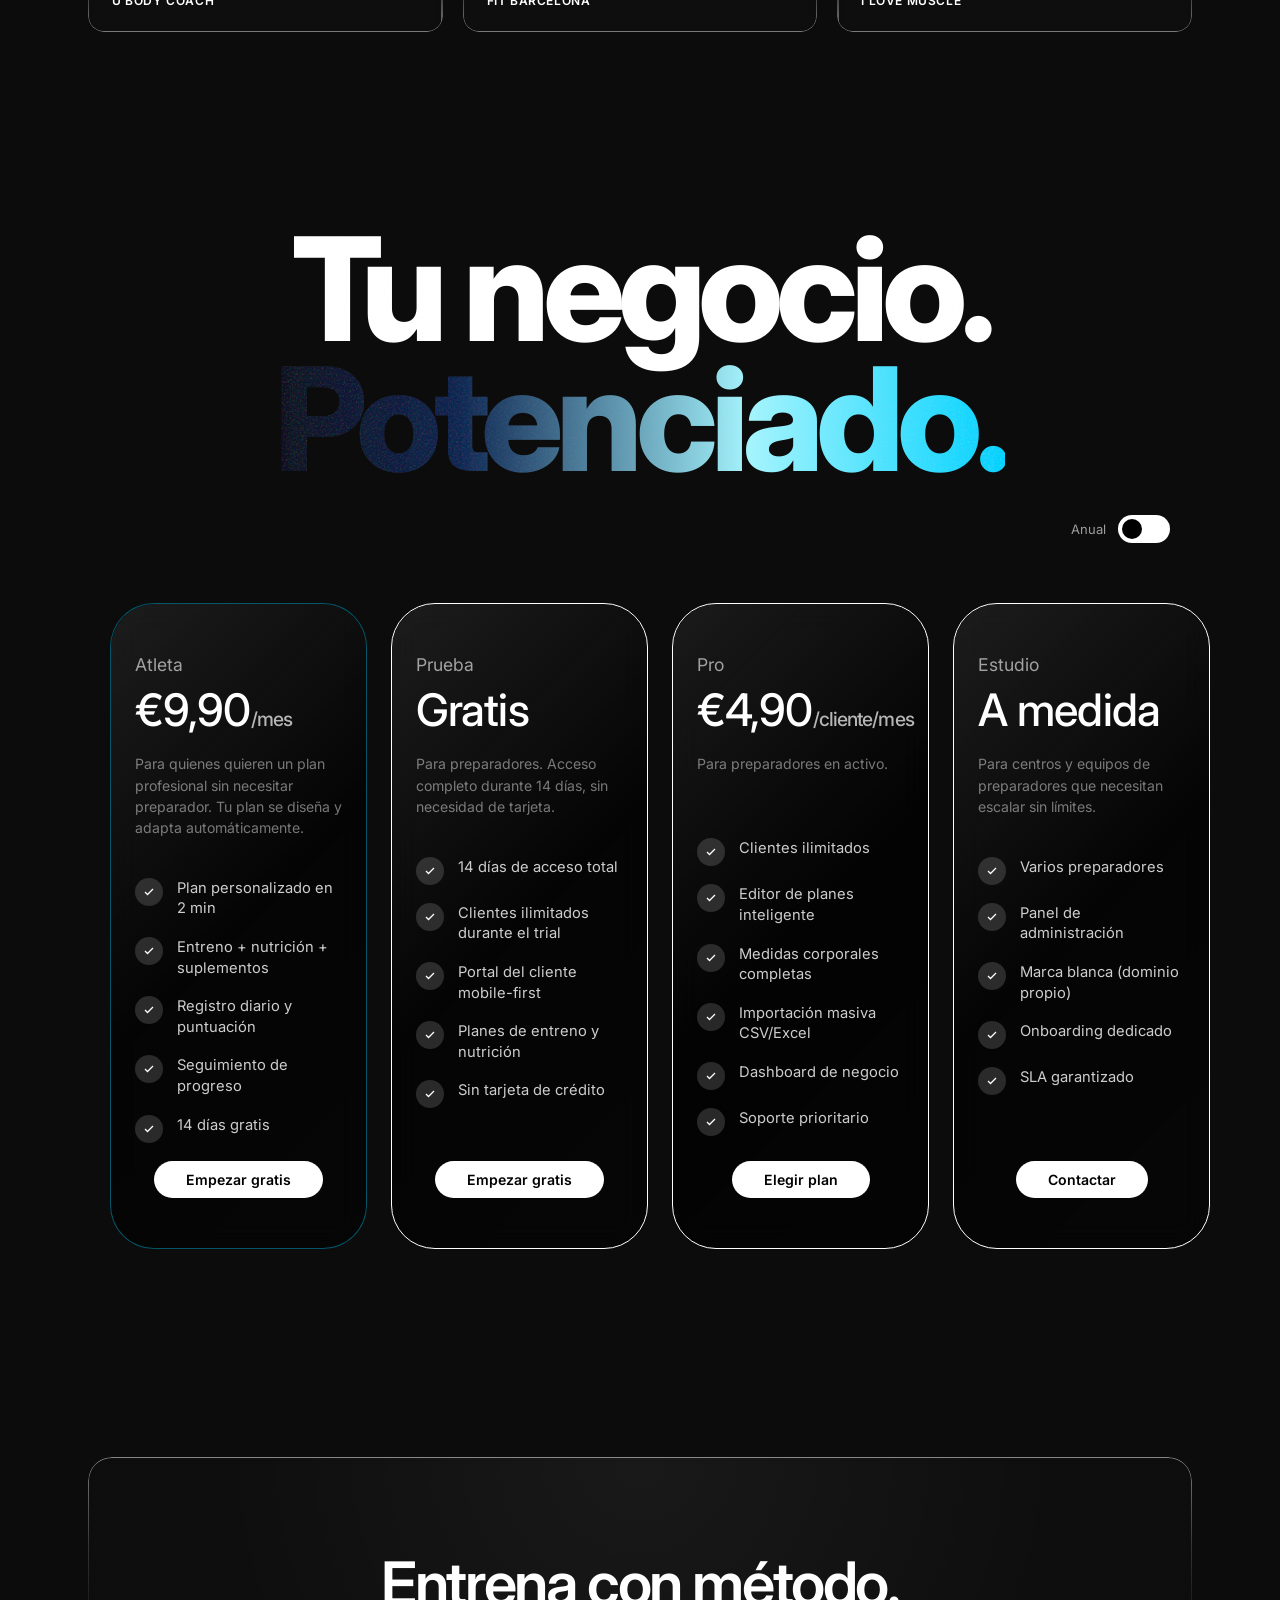
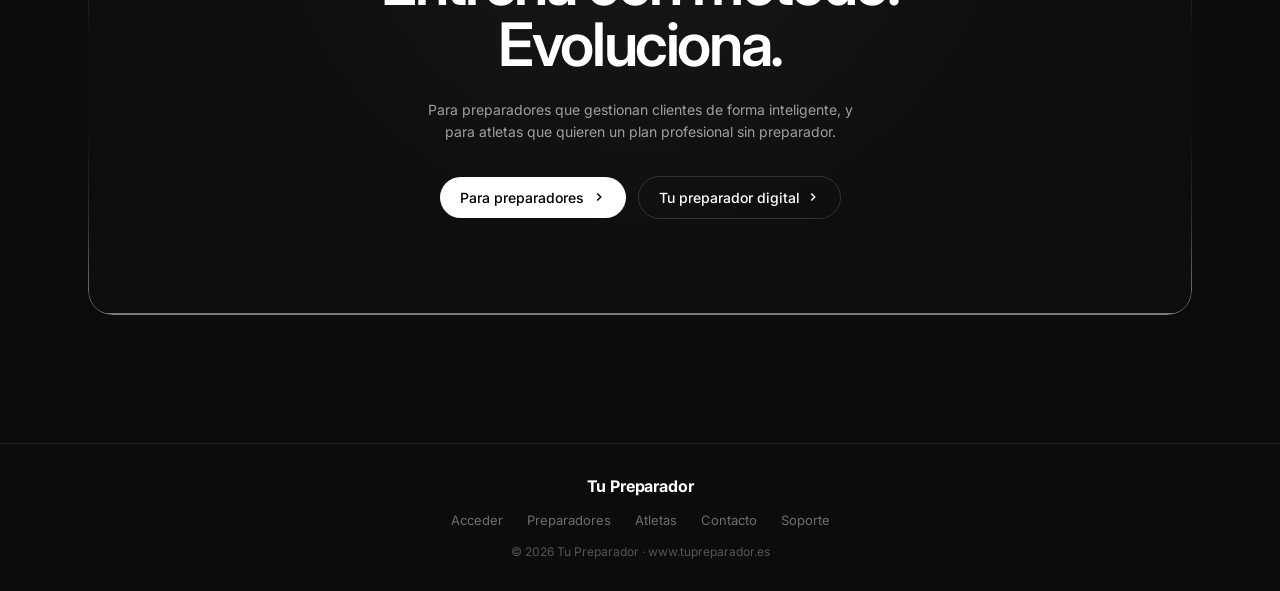
==== commit b859d226: "Remove background video (Haiper watermark + play button), replace with CSS gradient https://claude.a" ====
--- a/index.html
+++ b/index.html
@@ -216,9 +216,11 @@
 .footer-copy{font-size:12px;color:rgba(255,255,255,.3)}
 
 /* FIXED BG */
-.bg-fixed{position:fixed;inset:0;z-index:0;pointer-events:none}
-.bg-video{width:100%;height:100%;object-fit:cover;pointer-events:none}
-.bg-overlay{position:absolute;inset:0;background:rgba(0,0,0,.62)}
+@keyframes bgShift{0%{background-position:0% 50%}50%{background-position:100% 50%}100%{background-position:0% 50%}}
+.bg-fixed{position:fixed;inset:0;z-index:0;pointer-events:none;background:#0A0F1E}
+.bg-fixed::before{content:'';position:absolute;inset:0;background:radial-gradient(ellipse 120% 80% at 50% -10%,rgba(0,210,255,0.12) 0%,transparent 60%),radial-gradient(ellipse 80% 60% at 80% 80%,rgba(55,138,221,0.07) 0%,transparent 50%);animation:bgShift 12s ease infinite;background-size:200% 200%}
+.bg-fixed::after{content:'';position:absolute;inset:0;background:repeating-linear-gradient(-52deg,transparent,transparent 2px,rgba(255,255,255,0.012) 2px,rgba(255,255,255,0.012) 4px)}
+.bg-overlay{display:none}
 .guide-l,.guide-r{display:none;pointer-events:none;position:fixed;top:0;bottom:0;width:1px;background:rgba(255,255,255,.1);z-index:5}
 .guide-l{left:50%;transform:translateX(calc(-50% - 36rem))}
 .guide-r{left:50%;transform:translateX(calc(-50% + 36rem))}
@@ -246,10 +248,8 @@
   </defs>
 </svg>
 
-<!-- Fixed background video -->
+<!-- Fixed background -->
 <div class="bg-fixed">
-  <video autoplay loop muted playsinline class="bg-video"
-    src="https://d8j0ntlcm91z4.cloudfront.net/user_38xzZboKViGWJOttwIXH07lWA1P/hf_20260508_064122_c4750c0e-7476-4b44-94a2-a85a65c63bf2.mp4"></video>
   <div class="bg-overlay"></div>
 </div>
 <div class="guide-l"></div>
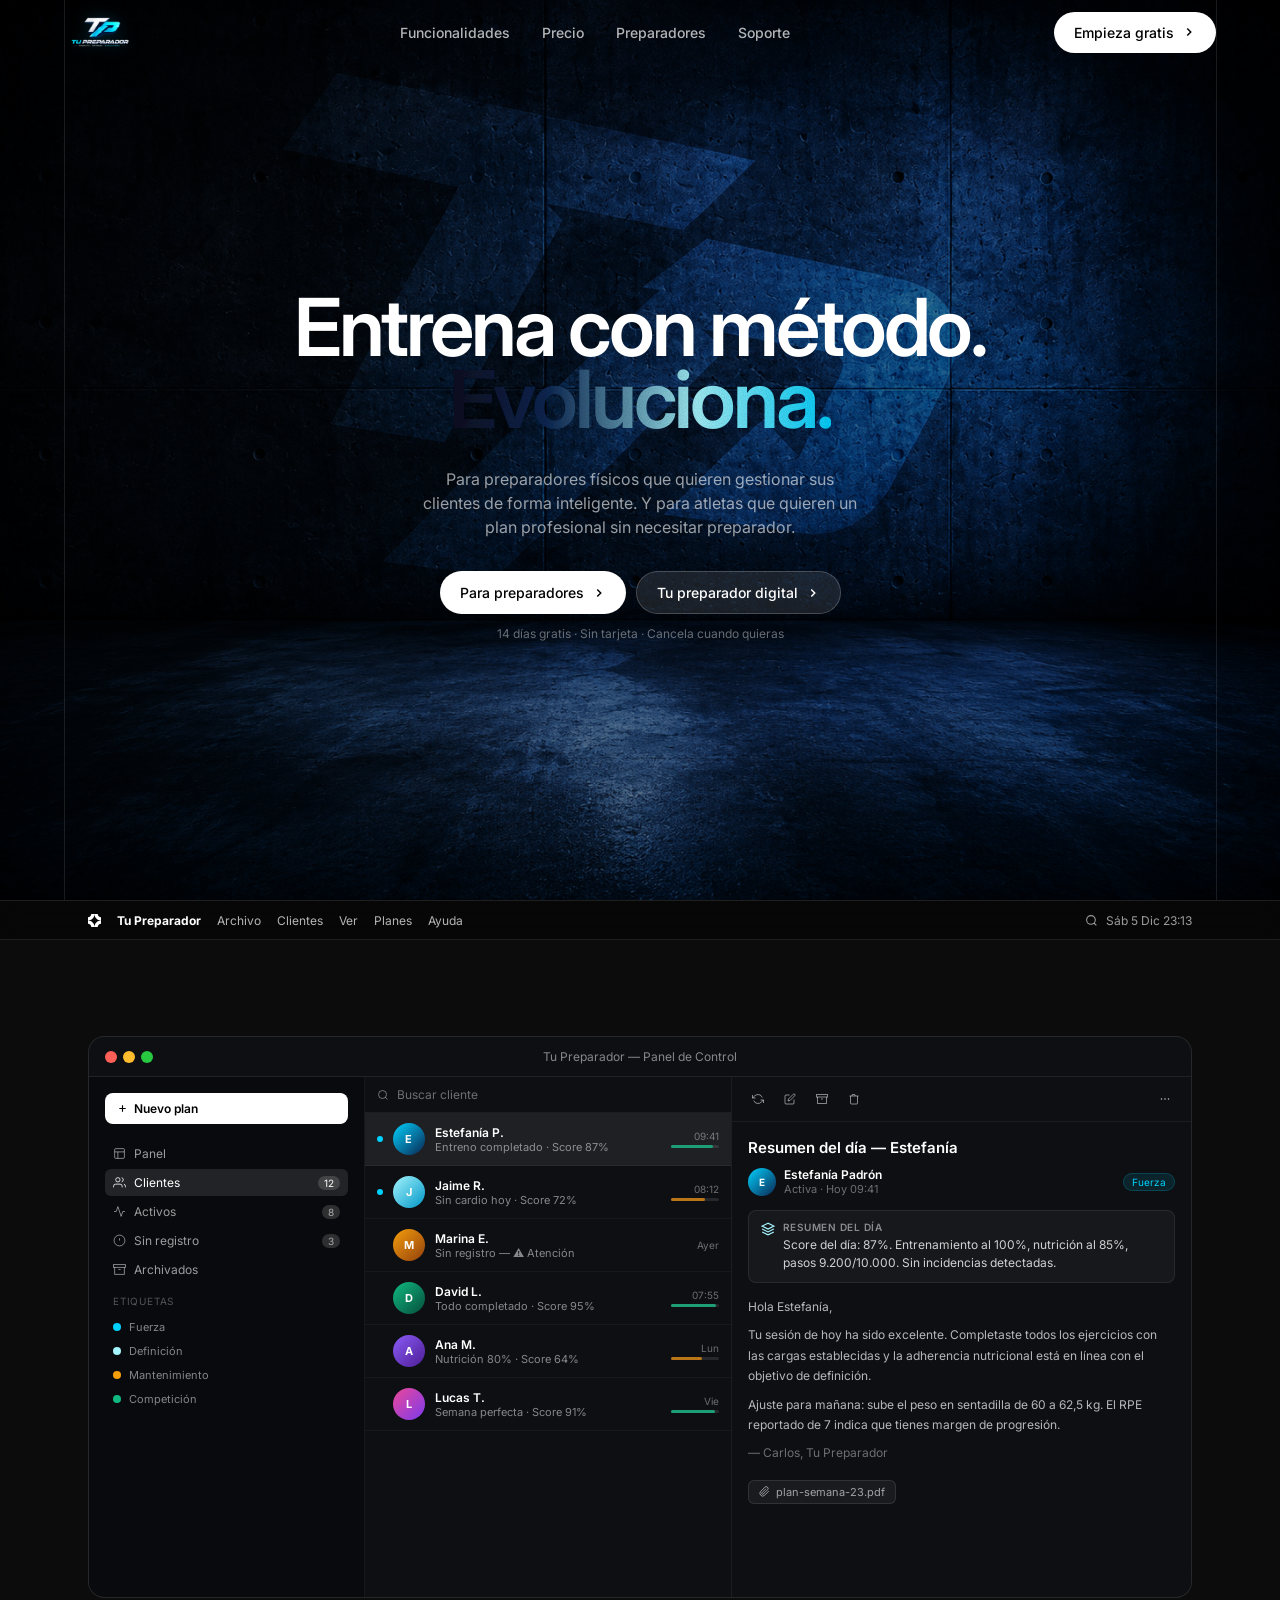
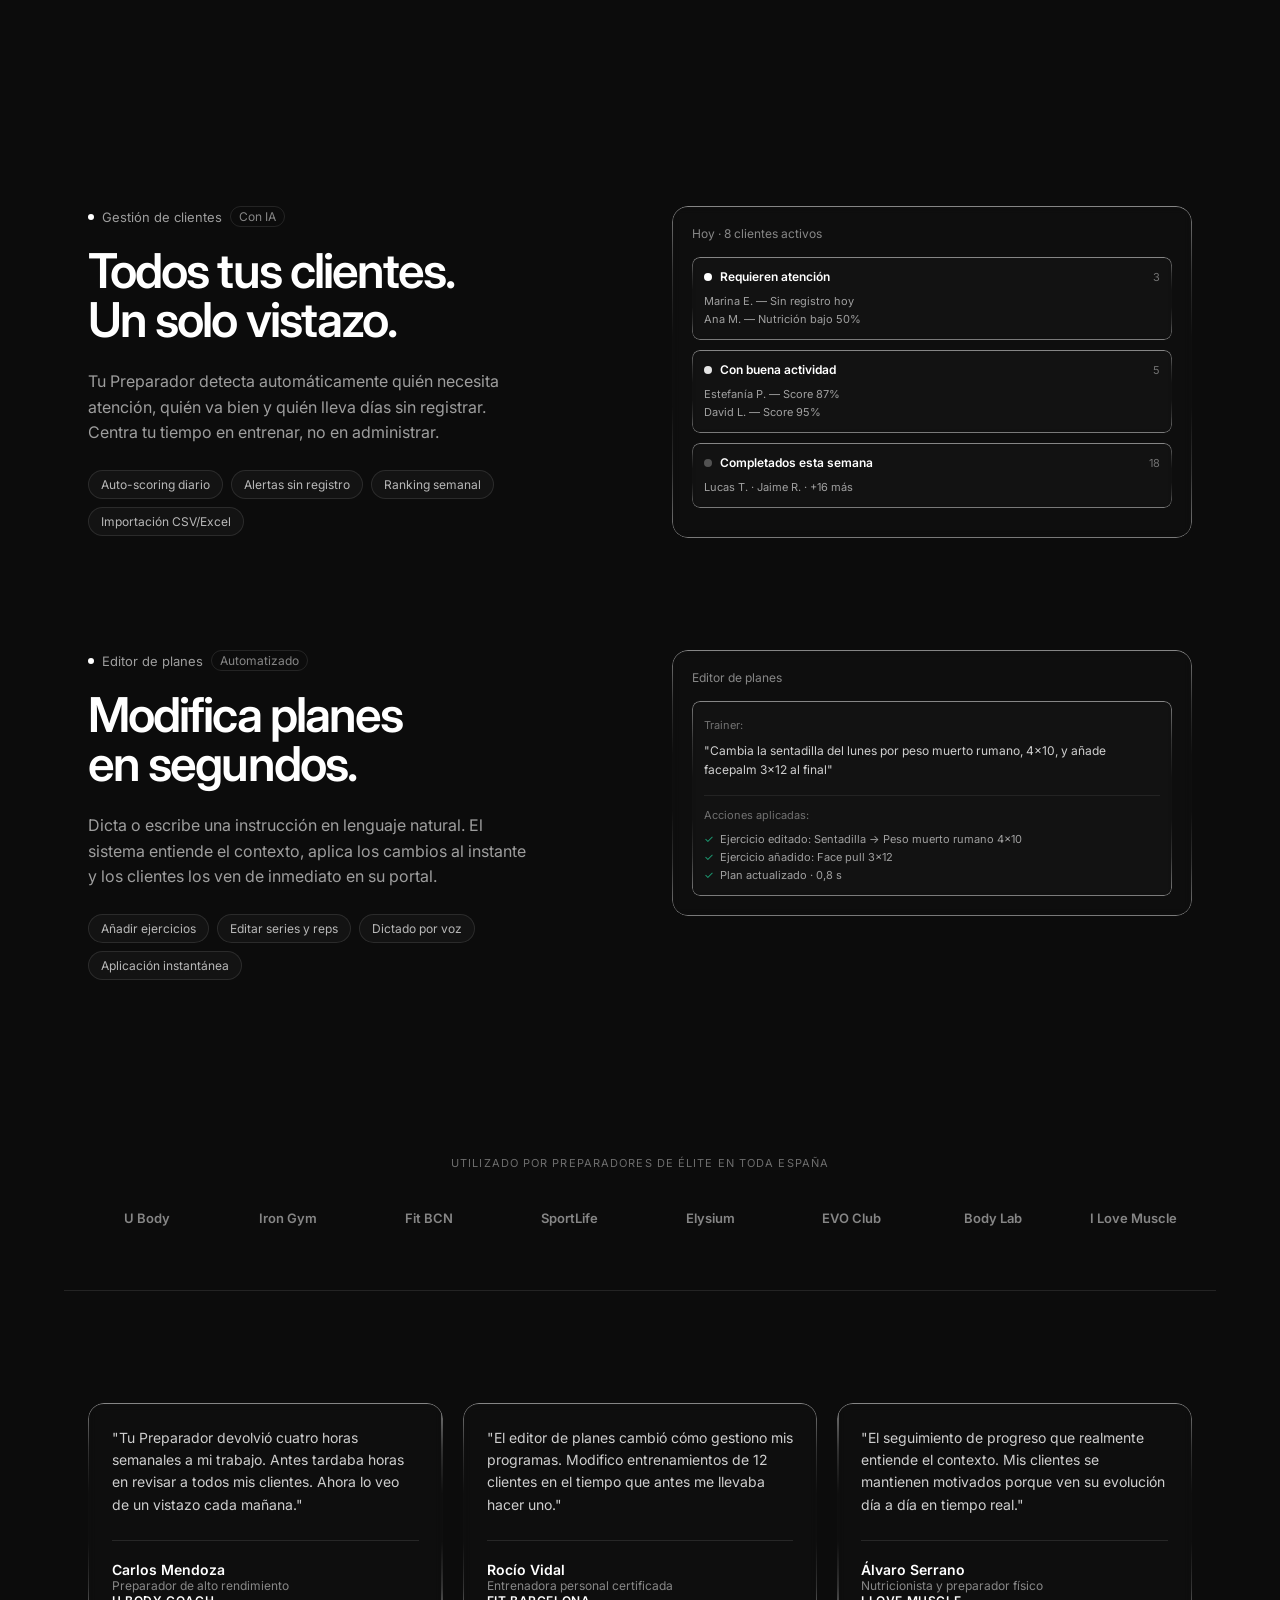
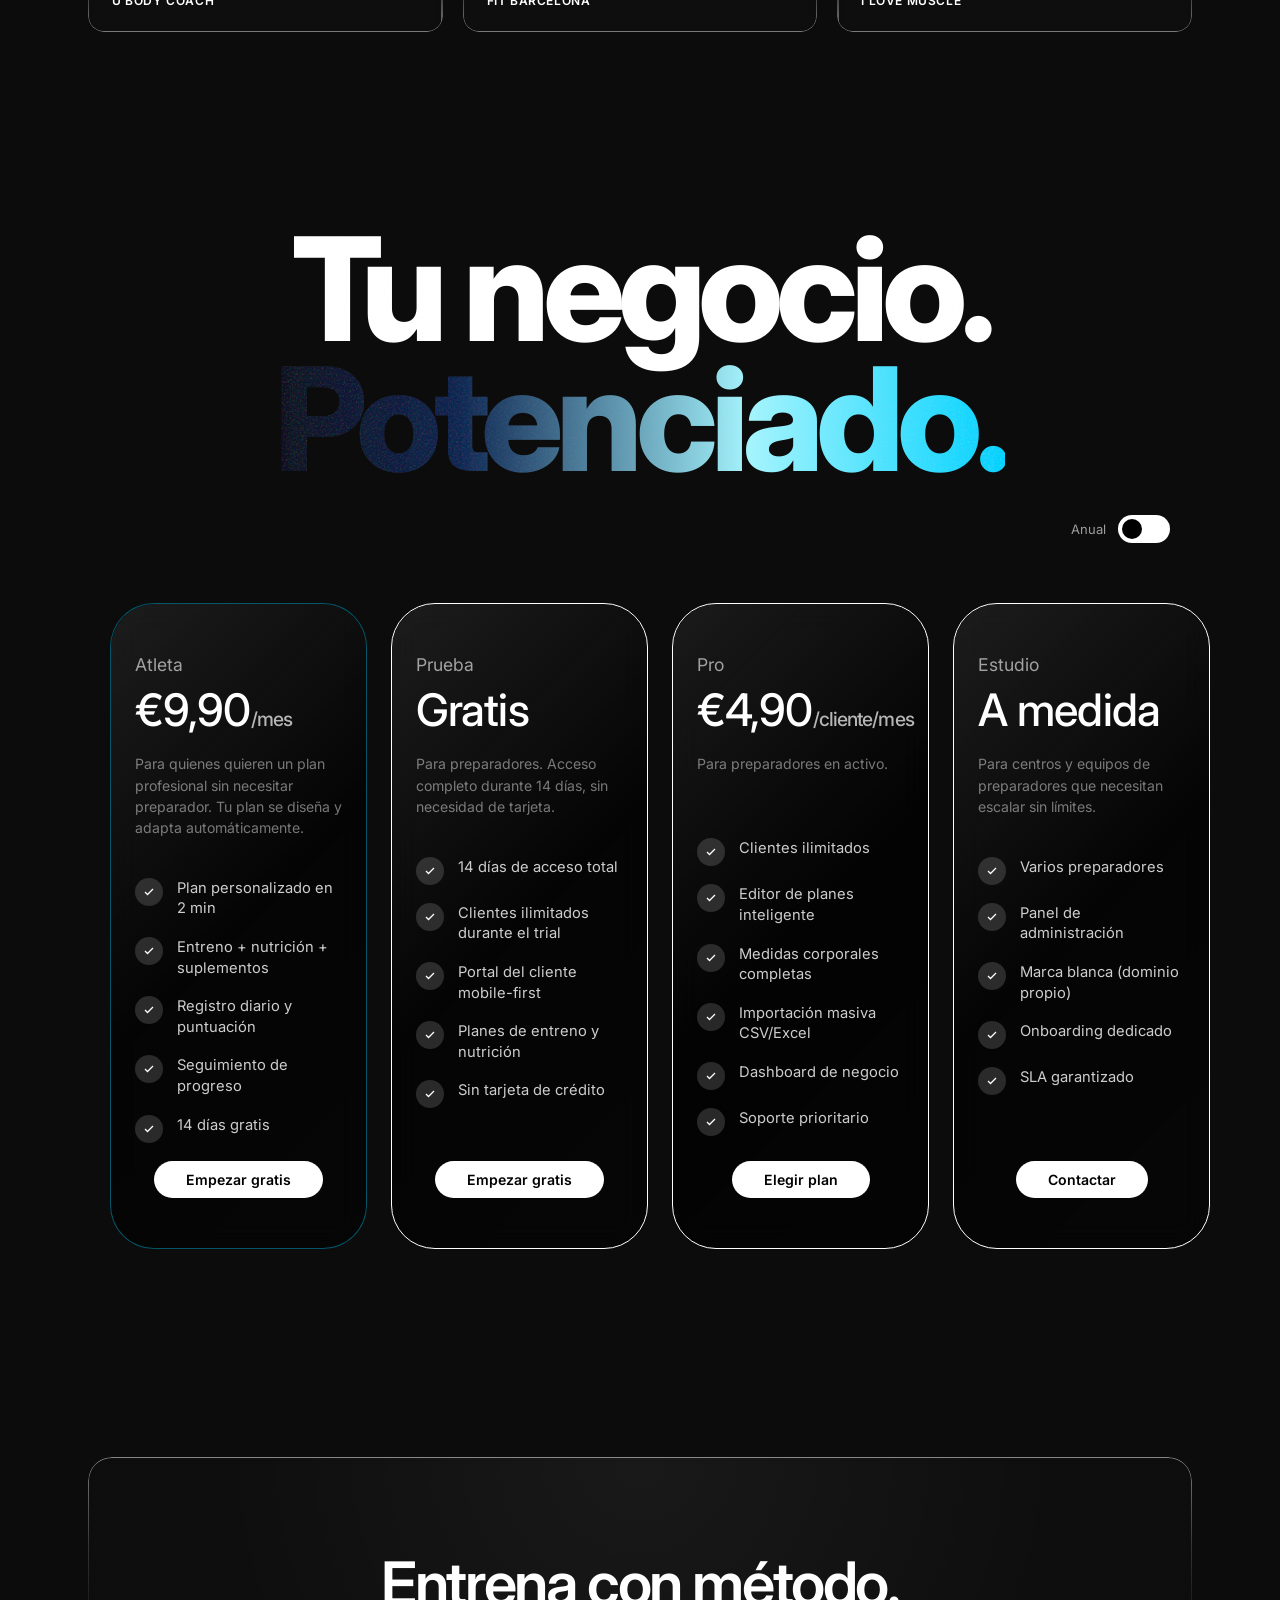
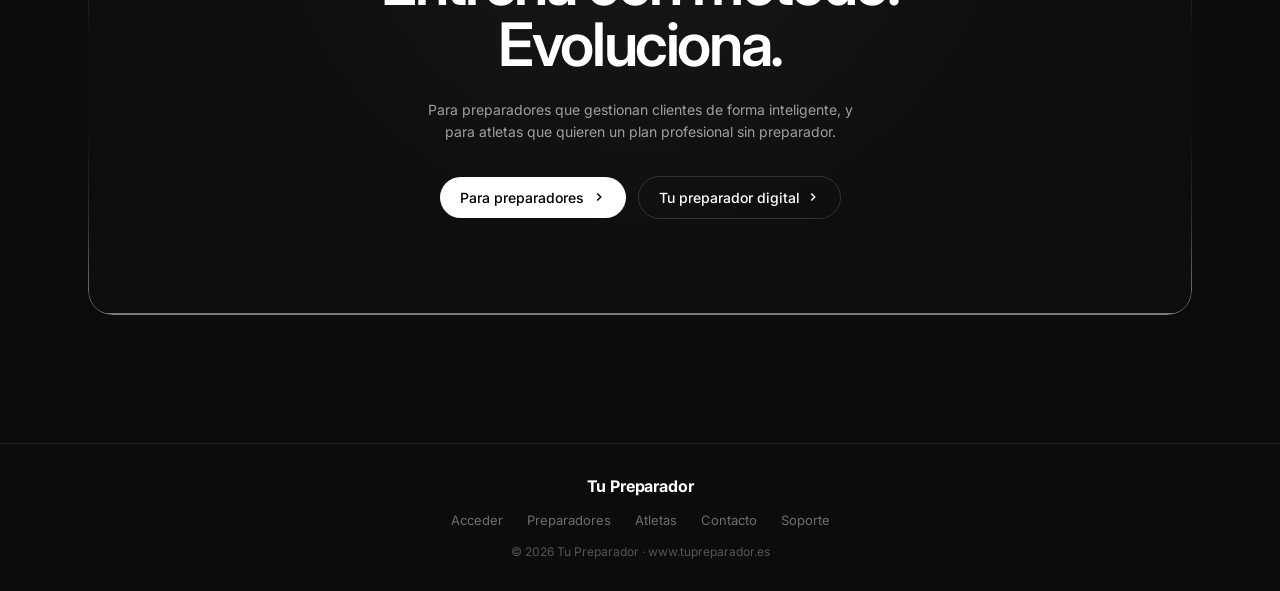
==== commit 1c6f9b72: "Add custom background image to landing page https://claude.ai/code/session_017UujRBSWLeVfh1iiGoxtFU" ====
--- a/index.html
+++ b/index.html
@@ -216,11 +216,8 @@
 .footer-copy{font-size:12px;color:rgba(255,255,255,.3)}
 
 /* FIXED BG */
-@keyframes bgShift{0%{background-position:0% 50%}50%{background-position:100% 50%}100%{background-position:0% 50%}}
-.bg-fixed{position:fixed;inset:0;z-index:0;pointer-events:none;background:#0A0F1E}
-.bg-fixed::before{content:'';position:absolute;inset:0;background:radial-gradient(ellipse 120% 80% at 50% -10%,rgba(0,210,255,0.12) 0%,transparent 60%),radial-gradient(ellipse 80% 60% at 80% 80%,rgba(55,138,221,0.07) 0%,transparent 50%);animation:bgShift 12s ease infinite;background-size:200% 200%}
-.bg-fixed::after{content:'';position:absolute;inset:0;background:repeating-linear-gradient(-52deg,transparent,transparent 2px,rgba(255,255,255,0.012) 2px,rgba(255,255,255,0.012) 4px)}
-.bg-overlay{display:none}
+.bg-fixed{position:fixed;inset:0;z-index:0;pointer-events:none;background:#0A0F1E url('bg-landing.png') center center/cover no-repeat}
+.bg-overlay{position:absolute;inset:0;background:rgba(0,0,0,.45)}
 .guide-l,.guide-r{display:none;pointer-events:none;position:fixed;top:0;bottom:0;width:1px;background:rgba(255,255,255,.1);z-index:5}
 .guide-l{left:50%;transform:translateX(calc(-50% - 36rem))}
 .guide-r{left:50%;transform:translateX(calc(-50% + 36rem))}
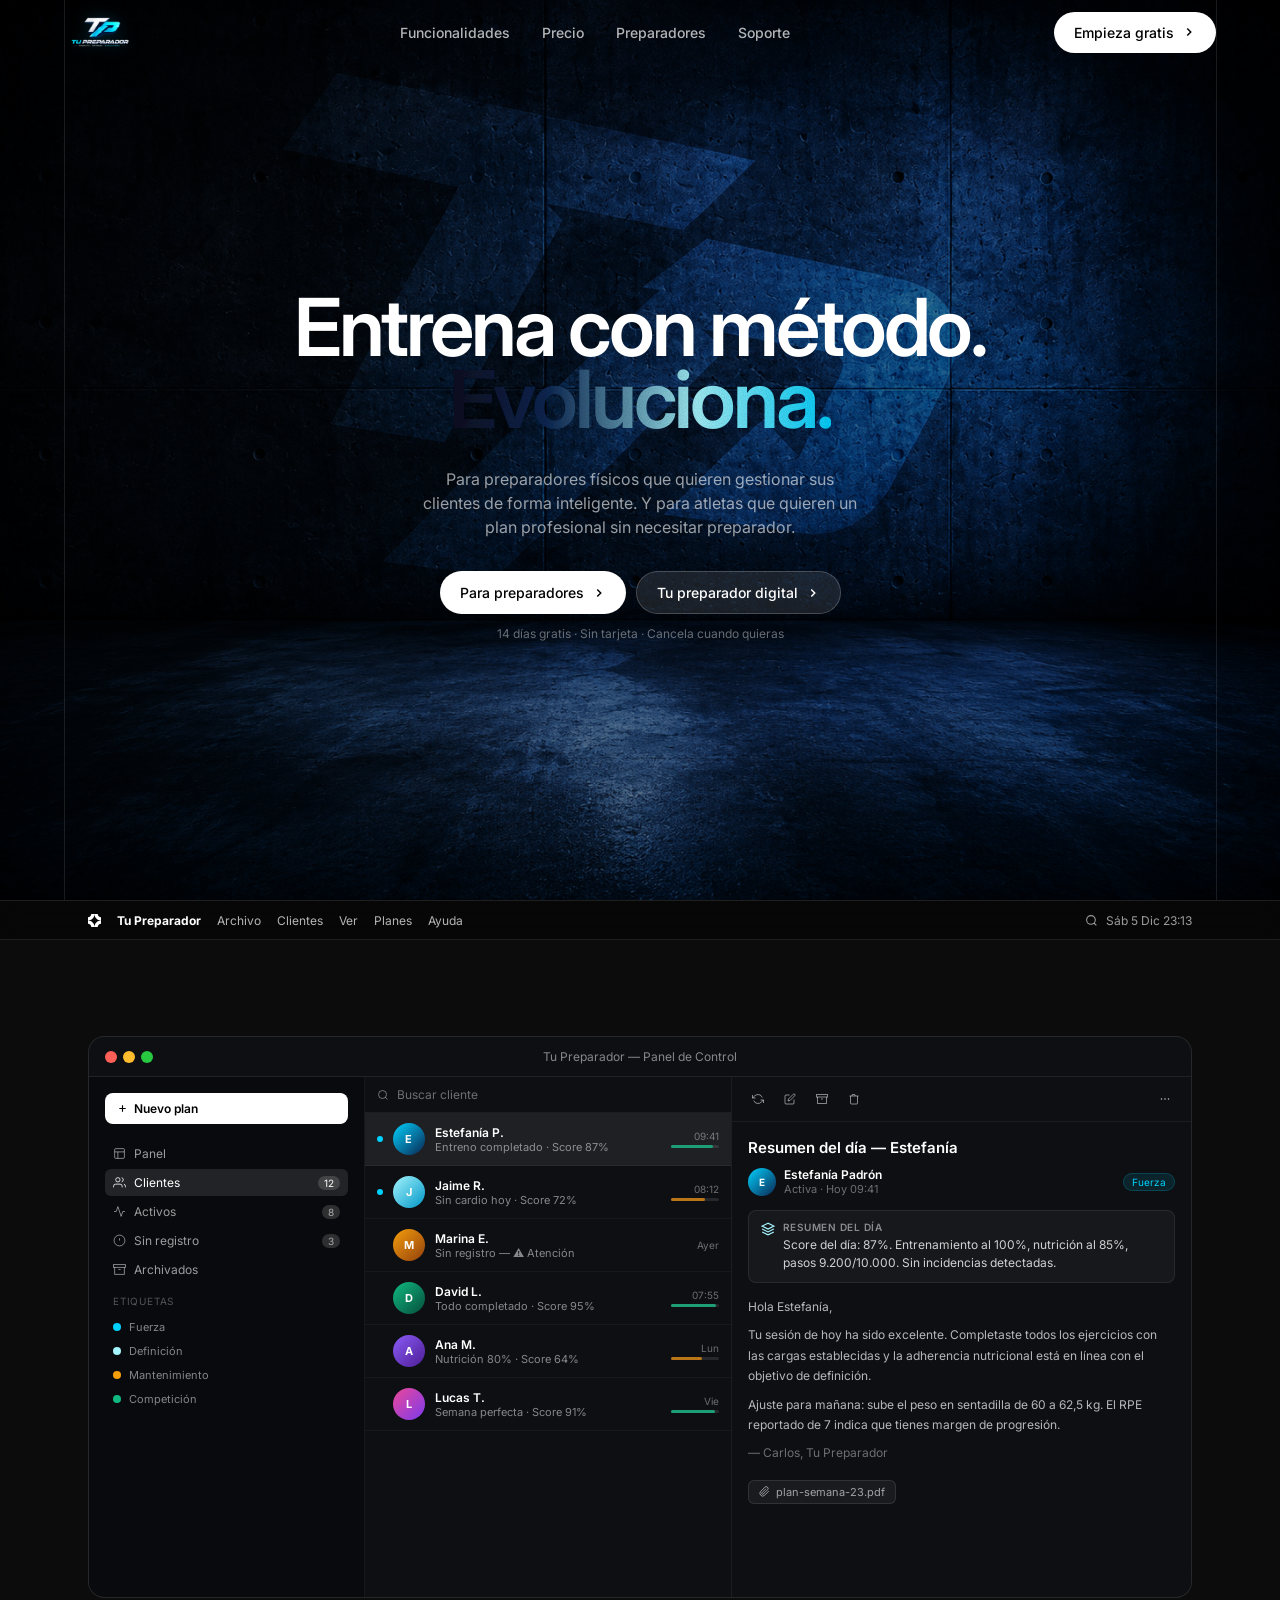
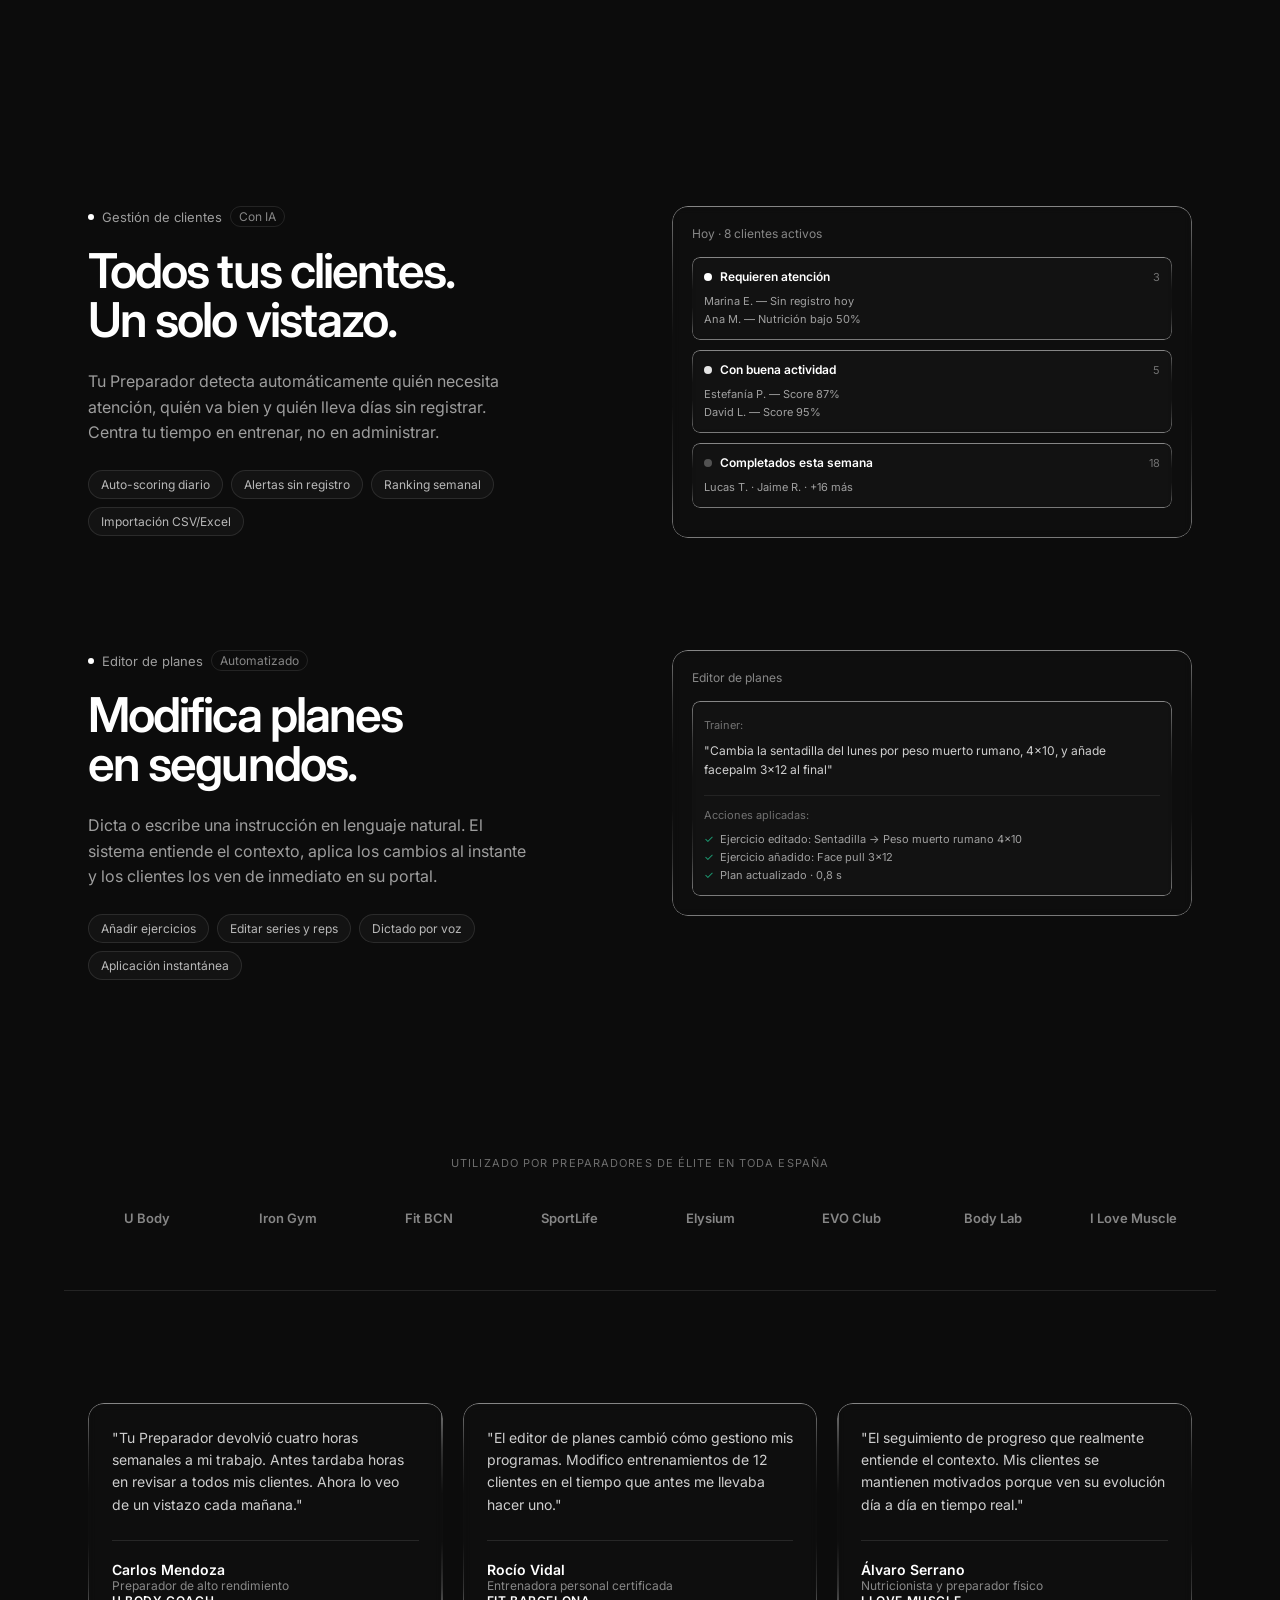
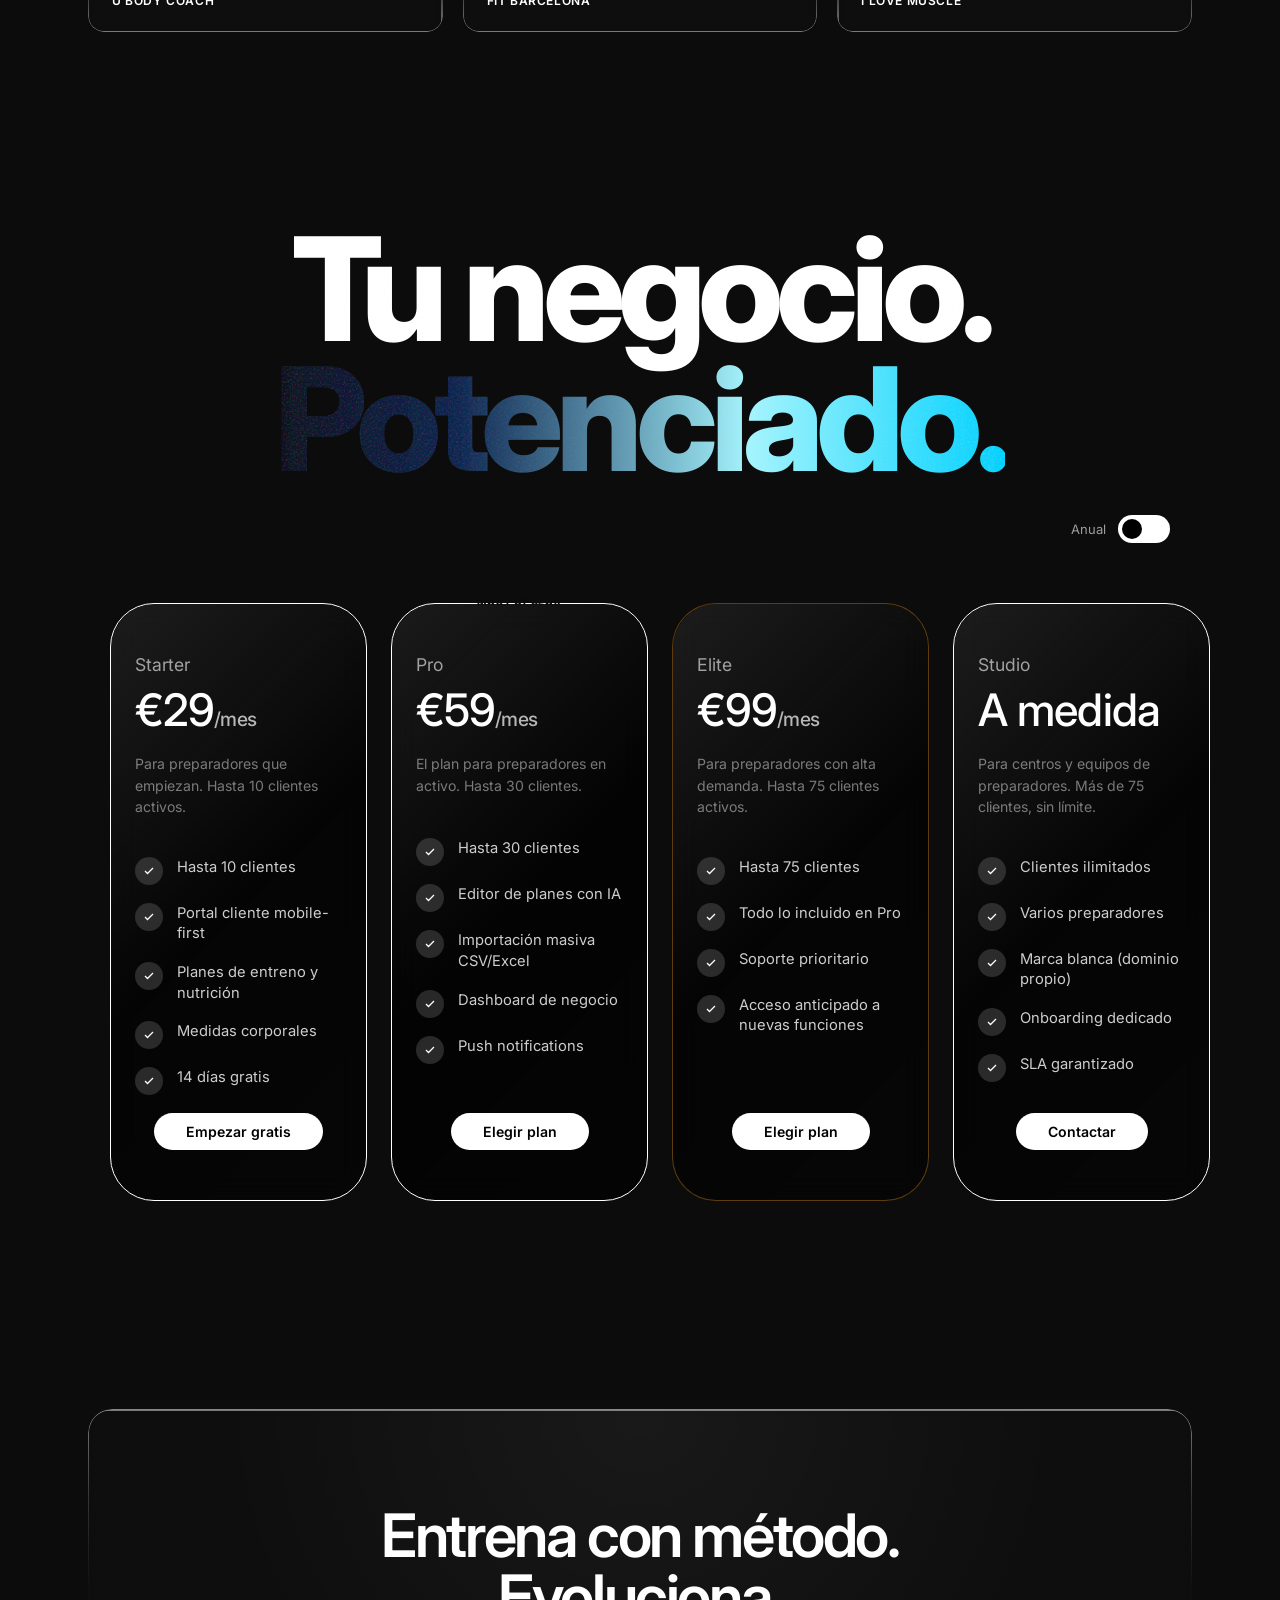
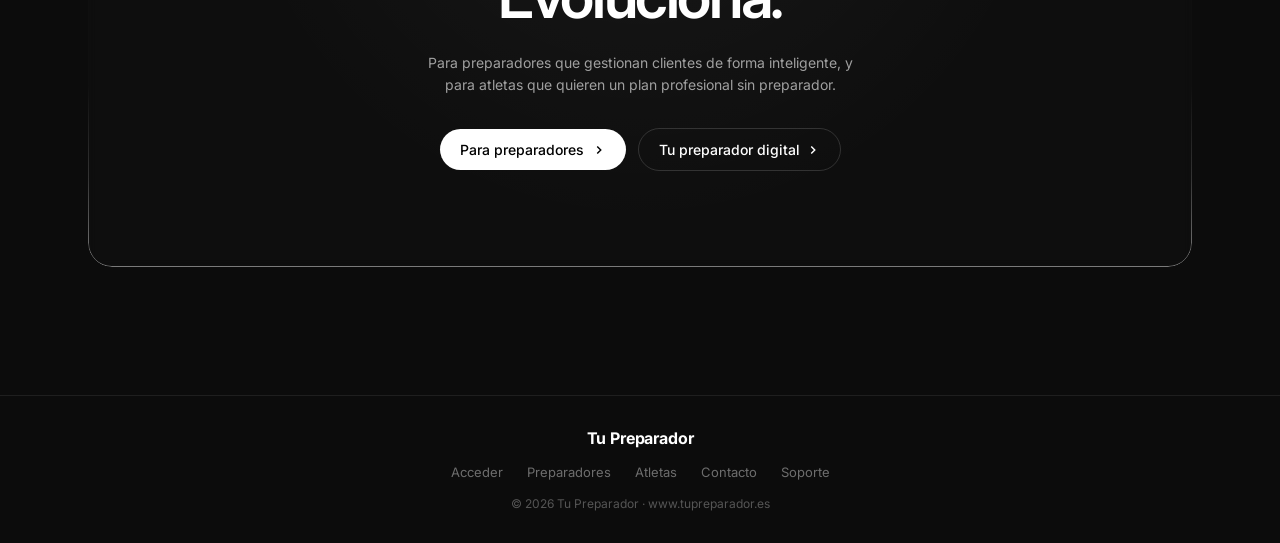
==== commit 436436c0: "Paywall por tiers, métricas de retención y pricing actualizado - trainer-app.js: modelo de precios p" ====
--- a/index.html
+++ b/index.html
@@ -590,57 +590,56 @@
     </button>
   </div>
   <div class="c3-grid" style="grid-template-columns:repeat(4,1fr)">
-    <!-- Solo -->
-    <div class="c3-card" style="border-color:rgba(0,210,255,0.4)">
-      <div class="c3-tier-small">Atleta</div>
-      <div class="c3-tier-large" id="price-solo">€9,90<span style="font-size:1.2rem;opacity:.7">/mes</span></div>
-      <div class="c3-desc">Para quienes quieren un plan profesional sin necesitar preparador. Tu plan se diseña y adapta automáticamente.</div>
+    <!-- Starter -->
+    <div class="c3-card">
+      <div class="c3-tier-small">Starter</div>
+      <div class="c3-tier-large" id="price-starter">€29<span style="font-size:1.2rem;opacity:.7">/mes</span></div>
+      <div class="c3-desc">Para preparadores que empiezan. Hasta 10 clientes activos.</div>
       <ul class="c3-list">
-        <li><span class="c3-check"><svg width="12" height="12" viewBox="0 0 24 24" fill="none" stroke="white" stroke-width="2.5"><polyline points="20,6 9,17 4,12"/></svg></span>Plan personalizado en 2 min</li>
-        <li><span class="c3-check"><svg width="12" height="12" viewBox="0 0 24 24" fill="none" stroke="white" stroke-width="2.5"><polyline points="20,6 9,17 4,12"/></svg></span>Entreno + nutrición + suplementos</li>
-        <li><span class="c3-check"><svg width="12" height="12" viewBox="0 0 24 24" fill="none" stroke="white" stroke-width="2.5"><polyline points="20,6 9,17 4,12"/></svg></span>Registro diario y puntuación</li>
-        <li><span class="c3-check"><svg width="12" height="12" viewBox="0 0 24 24" fill="none" stroke="white" stroke-width="2.5"><polyline points="20,6 9,17 4,12"/></svg></span>Seguimiento de progreso</li>
+        <li><span class="c3-check"><svg width="12" height="12" viewBox="0 0 24 24" fill="none" stroke="white" stroke-width="2.5"><polyline points="20,6 9,17 4,12"/></svg></span>Hasta 10 clientes</li>
+        <li><span class="c3-check"><svg width="12" height="12" viewBox="0 0 24 24" fill="none" stroke="white" stroke-width="2.5"><polyline points="20,6 9,17 4,12"/></svg></span>Portal cliente mobile-first</li>
+        <li><span class="c3-check"><svg width="12" height="12" viewBox="0 0 24 24" fill="none" stroke="white" stroke-width="2.5"><polyline points="20,6 9,17 4,12"/></svg></span>Planes de entreno y nutrición</li>
+        <li><span class="c3-check"><svg width="12" height="12" viewBox="0 0 24 24" fill="none" stroke="white" stroke-width="2.5"><polyline points="20,6 9,17 4,12"/></svg></span>Medidas corporales</li>
         <li><span class="c3-check"><svg width="12" height="12" viewBox="0 0 24 24" fill="none" stroke="white" stroke-width="2.5"><polyline points="20,6 9,17 4,12"/></svg></span>14 días gratis</li>
       </ul>
-      <button class="c3-btn" onclick="location.href='/solo-register.html'">Empezar gratis</button>
-    </div>
-    <!-- Trial preparadores -->
+      <button class="c3-btn" onclick="location.href='/register.html'">Empezar gratis</button>
+    </div>
+    <!-- Pro (destacado) -->
+    <div class="c3-card c3-card-pro" style="position:relative;overflow:visible">
+      <div style="position:absolute;top:-12px;left:50%;transform:translateX(-50%);background:var(--blue);color:#0c0c0c;font-size:10px;font-weight:800;letter-spacing:.08em;padding:3px 10px;border-radius:20px;white-space:nowrap">MÁS POPULAR</div>
+      <div class="c3-tier-small">Pro</div>
+      <div class="c3-tier-large" id="price-pro">€59<span style="font-size:1.2rem;opacity:.7">/mes</span></div>
+      <div class="c3-desc">El plan para preparadores en activo. Hasta 30 clientes.</div>
+      <ul class="c3-list">
+        <li><span class="c3-check"><svg width="12" height="12" viewBox="0 0 24 24" fill="none" stroke="white" stroke-width="2.5"><polyline points="20,6 9,17 4,12"/></svg></span>Hasta 30 clientes</li>
+        <li><span class="c3-check"><svg width="12" height="12" viewBox="0 0 24 24" fill="none" stroke="white" stroke-width="2.5"><polyline points="20,6 9,17 4,12"/></svg></span>Editor de planes con IA</li>
+        <li><span class="c3-check"><svg width="12" height="12" viewBox="0 0 24 24" fill="none" stroke="white" stroke-width="2.5"><polyline points="20,6 9,17 4,12"/></svg></span>Importación masiva CSV/Excel</li>
+        <li><span class="c3-check"><svg width="12" height="12" viewBox="0 0 24 24" fill="none" stroke="white" stroke-width="2.5"><polyline points="20,6 9,17 4,12"/></svg></span>Dashboard de negocio</li>
+        <li><span class="c3-check"><svg width="12" height="12" viewBox="0 0 24 24" fill="none" stroke="white" stroke-width="2.5"><polyline points="20,6 9,17 4,12"/></svg></span>Push notifications</li>
+      </ul>
+      <button class="c3-btn" onclick="location.href='/register.html'">Elegir plan</button>
+    </div>
+    <!-- Elite -->
+    <div class="c3-card" style="border-color:rgba(186,117,23,0.5)">
+      <div class="c3-tier-small">Elite</div>
+      <div class="c3-tier-large" id="price-elite">€99<span style="font-size:1.2rem;opacity:.7">/mes</span></div>
+      <div class="c3-desc">Para preparadores con alta demanda. Hasta 75 clientes activos.</div>
+      <ul class="c3-list">
+        <li><span class="c3-check"><svg width="12" height="12" viewBox="0 0 24 24" fill="none" stroke="white" stroke-width="2.5"><polyline points="20,6 9,17 4,12"/></svg></span>Hasta 75 clientes</li>
+        <li><span class="c3-check"><svg width="12" height="12" viewBox="0 0 24 24" fill="none" stroke="white" stroke-width="2.5"><polyline points="20,6 9,17 4,12"/></svg></span>Todo lo incluido en Pro</li>
+        <li><span class="c3-check"><svg width="12" height="12" viewBox="0 0 24 24" fill="none" stroke="white" stroke-width="2.5"><polyline points="20,6 9,17 4,12"/></svg></span>Soporte prioritario</li>
+        <li><span class="c3-check"><svg width="12" height="12" viewBox="0 0 24 24" fill="none" stroke="white" stroke-width="2.5"><polyline points="20,6 9,17 4,12"/></svg></span>Acceso anticipado a nuevas funciones</li>
+      </ul>
+      <button class="c3-btn" onclick="location.href='/register.html'">Elegir plan</button>
+    </div>
+    <!-- Studio -->
     <div class="c3-card">
-      <div class="c3-tier-small">Prueba</div>
-      <div class="c3-tier-large">Gratis</div>
-      <div class="c3-desc">Para preparadores. Acceso completo durante 14 días, sin necesidad de tarjeta.</div>
-      <ul class="c3-list">
-        <li><span class="c3-check"><svg width="12" height="12" viewBox="0 0 24 24" fill="none" stroke="white" stroke-width="2.5"><polyline points="20,6 9,17 4,12"/></svg></span>14 días de acceso total</li>
-        <li><span class="c3-check"><svg width="12" height="12" viewBox="0 0 24 24" fill="none" stroke="white" stroke-width="2.5"><polyline points="20,6 9,17 4,12"/></svg></span>Clientes ilimitados durante el trial</li>
-        <li><span class="c3-check"><svg width="12" height="12" viewBox="0 0 24 24" fill="none" stroke="white" stroke-width="2.5"><polyline points="20,6 9,17 4,12"/></svg></span>Portal del cliente mobile-first</li>
-        <li><span class="c3-check"><svg width="12" height="12" viewBox="0 0 24 24" fill="none" stroke="white" stroke-width="2.5"><polyline points="20,6 9,17 4,12"/></svg></span>Planes de entreno y nutrición</li>
-        <li><span class="c3-check"><svg width="12" height="12" viewBox="0 0 24 24" fill="none" stroke="white" stroke-width="2.5"><polyline points="20,6 9,17 4,12"/></svg></span>Sin tarjeta de crédito</li>
-      </ul>
-      <button class="c3-btn" onclick="location.href='/register.html'">Empezar gratis</button>
-    </div>
-    <!-- Pro -->
-    <div class="c3-card c3-card-pro">
-      <div class="c3-tier-small">Pro</div>
-      <div class="c3-tier-large" id="price-pro">€4,90<span style="font-size:1.2rem;opacity:.7">/cliente/mes</span></div>
-      <div class="c3-desc">Para preparadores en activo.</div>
+      <div class="c3-tier-small">Studio</div>
+      <div class="c3-tier-large">A medida</div>
+      <div class="c3-desc">Para centros y equipos de preparadores. Más de 75 clientes, sin límite.</div>
       <ul class="c3-list">
         <li><span class="c3-check"><svg width="12" height="12" viewBox="0 0 24 24" fill="none" stroke="white" stroke-width="2.5"><polyline points="20,6 9,17 4,12"/></svg></span>Clientes ilimitados</li>
-        <li><span class="c3-check"><svg width="12" height="12" viewBox="0 0 24 24" fill="none" stroke="white" stroke-width="2.5"><polyline points="20,6 9,17 4,12"/></svg></span>Editor de planes inteligente</li>
-        <li><span class="c3-check"><svg width="12" height="12" viewBox="0 0 24 24" fill="none" stroke="white" stroke-width="2.5"><polyline points="20,6 9,17 4,12"/></svg></span>Medidas corporales completas</li>
-        <li><span class="c3-check"><svg width="12" height="12" viewBox="0 0 24 24" fill="none" stroke="white" stroke-width="2.5"><polyline points="20,6 9,17 4,12"/></svg></span>Importación masiva CSV/Excel</li>
-        <li><span class="c3-check"><svg width="12" height="12" viewBox="0 0 24 24" fill="none" stroke="white" stroke-width="2.5"><polyline points="20,6 9,17 4,12"/></svg></span>Dashboard de negocio</li>
-        <li><span class="c3-check"><svg width="12" height="12" viewBox="0 0 24 24" fill="none" stroke="white" stroke-width="2.5"><polyline points="20,6 9,17 4,12"/></svg></span>Soporte prioritario</li>
-      </ul>
-      <button class="c3-btn" onclick="location.href='/register.html'">Elegir plan</button>
-    </div>
-    <!-- Studio -->
-    <div class="c3-card">
-      <div class="c3-tier-small">Estudio</div>
-      <div class="c3-tier-large">A medida</div>
-      <div class="c3-desc">Para centros y equipos de preparadores que necesitan escalar sin límites.</div>
-      <ul class="c3-list">
         <li><span class="c3-check"><svg width="12" height="12" viewBox="0 0 24 24" fill="none" stroke="white" stroke-width="2.5"><polyline points="20,6 9,17 4,12"/></svg></span>Varios preparadores</li>
-        <li><span class="c3-check"><svg width="12" height="12" viewBox="0 0 24 24" fill="none" stroke="white" stroke-width="2.5"><polyline points="20,6 9,17 4,12"/></svg></span>Panel de administración</li>
         <li><span class="c3-check"><svg width="12" height="12" viewBox="0 0 24 24" fill="none" stroke="white" stroke-width="2.5"><polyline points="20,6 9,17 4,12"/></svg></span>Marca blanca (dominio propio)</li>
         <li><span class="c3-check"><svg width="12" height="12" viewBox="0 0 24 24" fill="none" stroke="white" stroke-width="2.5"><polyline points="20,6 9,17 4,12"/></svg></span>Onboarding dedicado</li>
         <li><span class="c3-check"><svg width="12" height="12" viewBox="0 0 24 24" fill="none" stroke="white" stroke-width="2.5"><polyline points="20,6 9,17 4,12"/></svg></span>SLA garantizado</li>
@@ -737,11 +736,19 @@
   yearly = !yearly;
   const btn = document.getElementById('billing-toggle');
   btn.classList.toggle('active', yearly);
-  const p = document.getElementById('price-pro');
-  if (p) {
-    p.innerHTML = yearly
-      ? '€3,90<span style="font-size:1.2rem;opacity:.7">/cliente/mes</span>'
-      : '€4,90<span style="font-size:1.2rem;opacity:.7">/cliente/mes</span>';
+  const prices = {
+    'price-starter': yearly ? ['€24', '€29'] : ['€29', null],
+    'price-pro':     yearly ? ['€49', '€59'] : ['€59', null],
+    'price-elite':   yearly ? ['€82', '€99'] : ['€99', null],
+  };
+  for (const [id, [active, original]] of Object.entries(prices)) {
+    const el = document.getElementById(id);
+    if (!el) continue;
+    if (original) {
+      el.innerHTML = `<span style="text-decoration:line-through;opacity:.4;font-size:1.4rem">${original}</span> ${active}<span style="font-size:1.2rem;opacity:.7">/mes</span>`;
+    } else {
+      el.innerHTML = `${active}<span style="font-size:1.2rem;opacity:.7">/mes</span>`;
+    }
   }
 }
 </script>
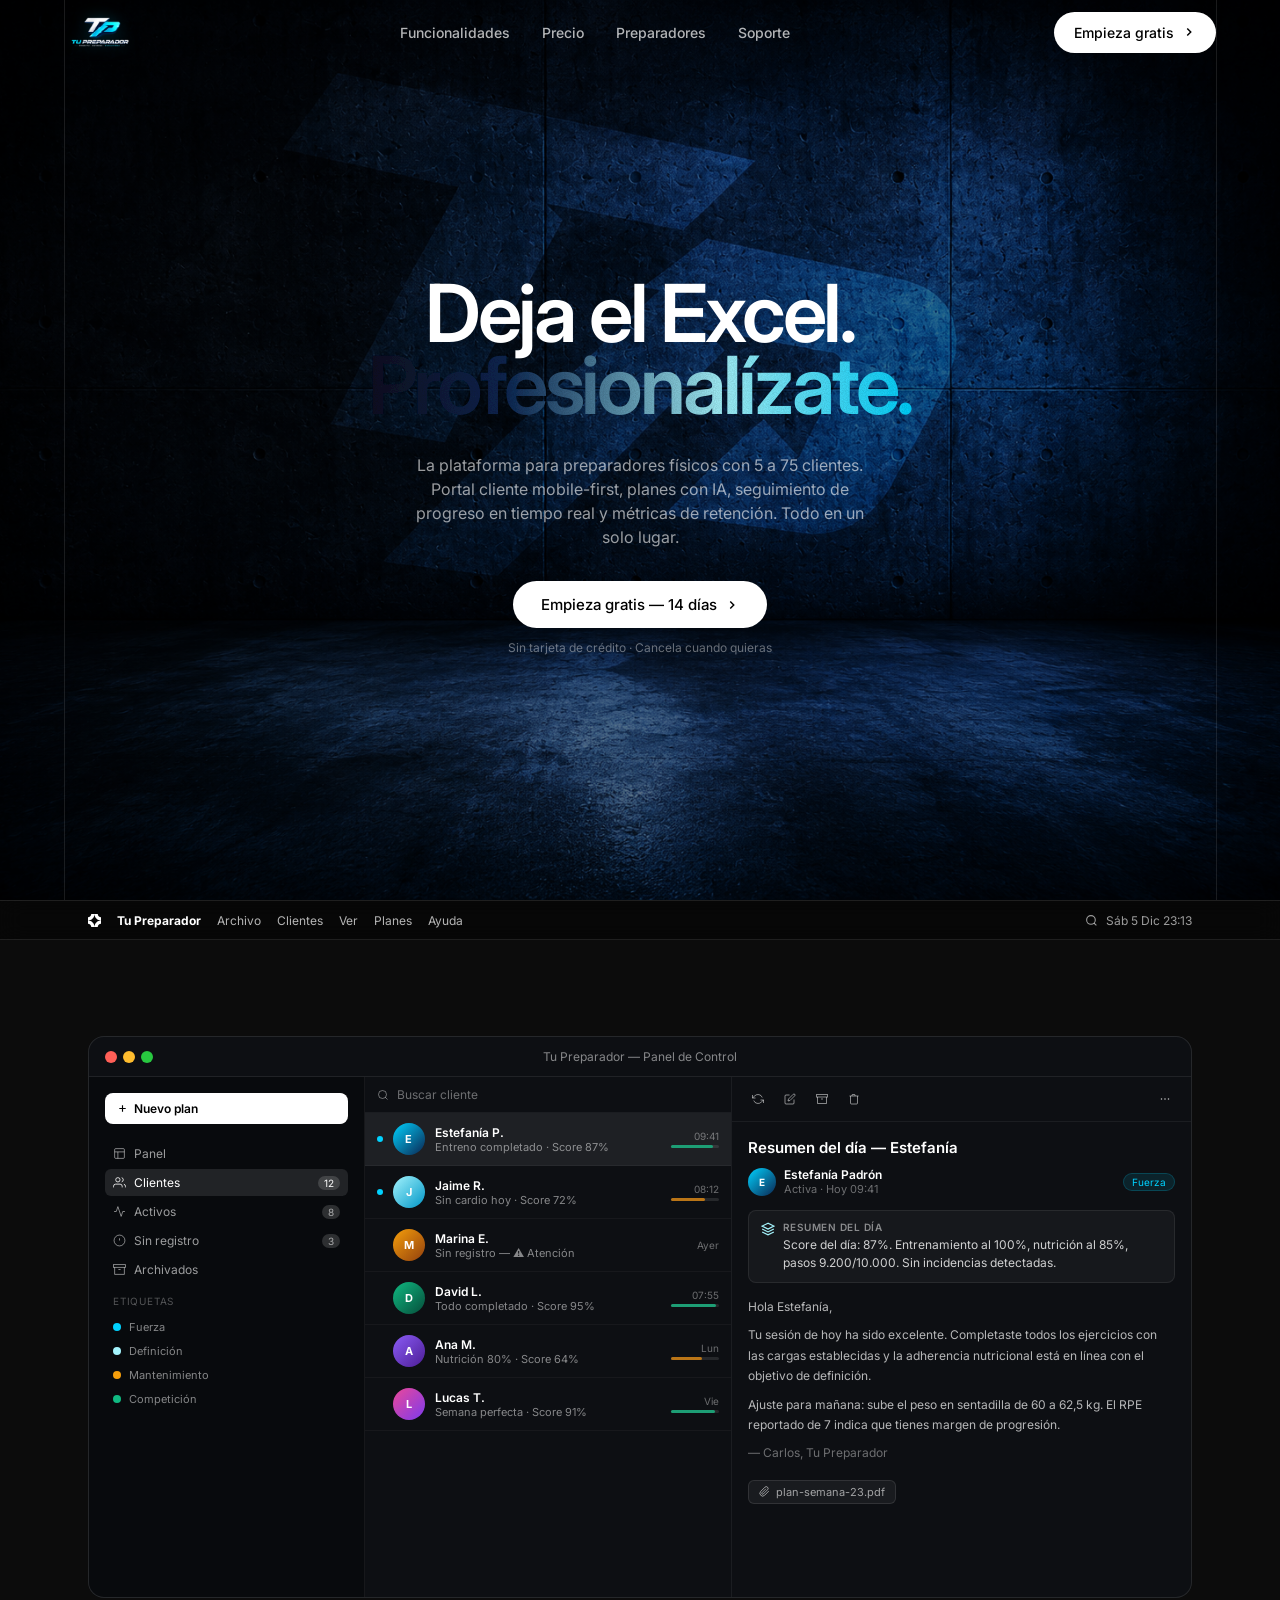
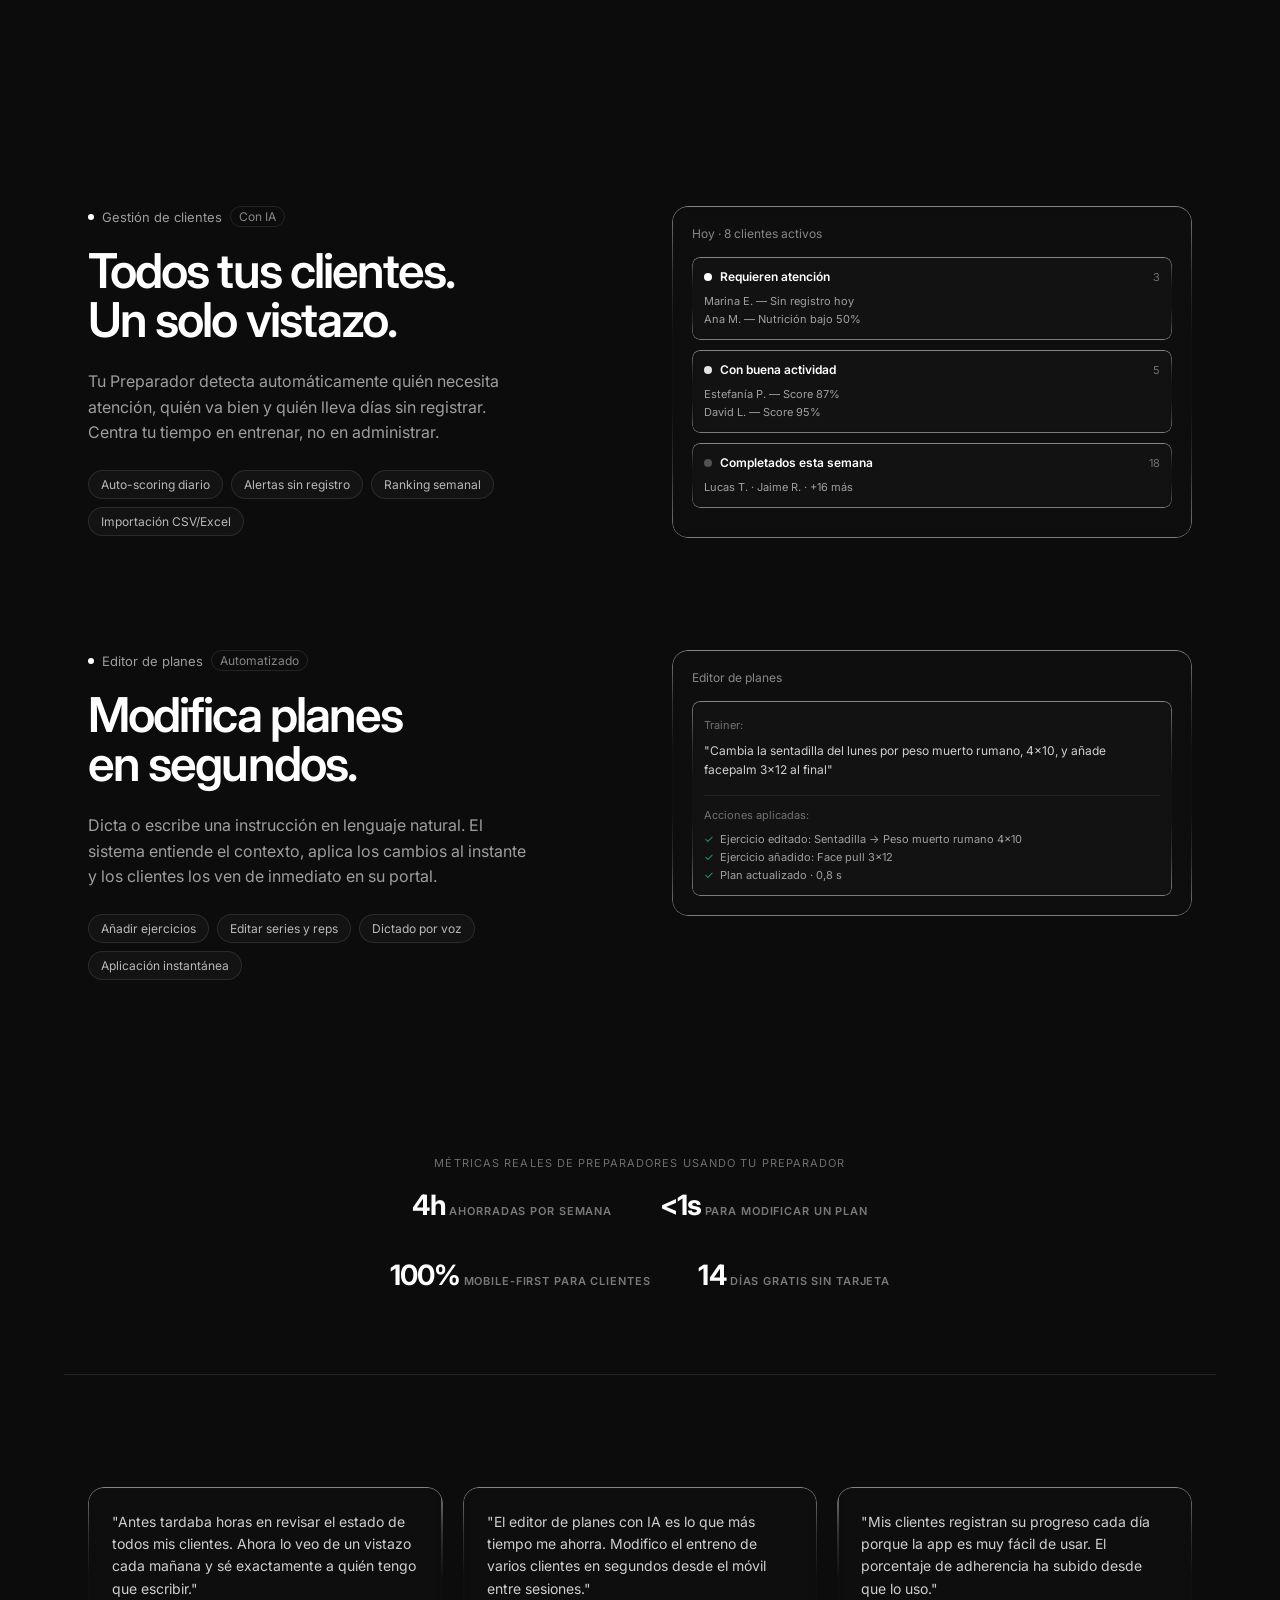
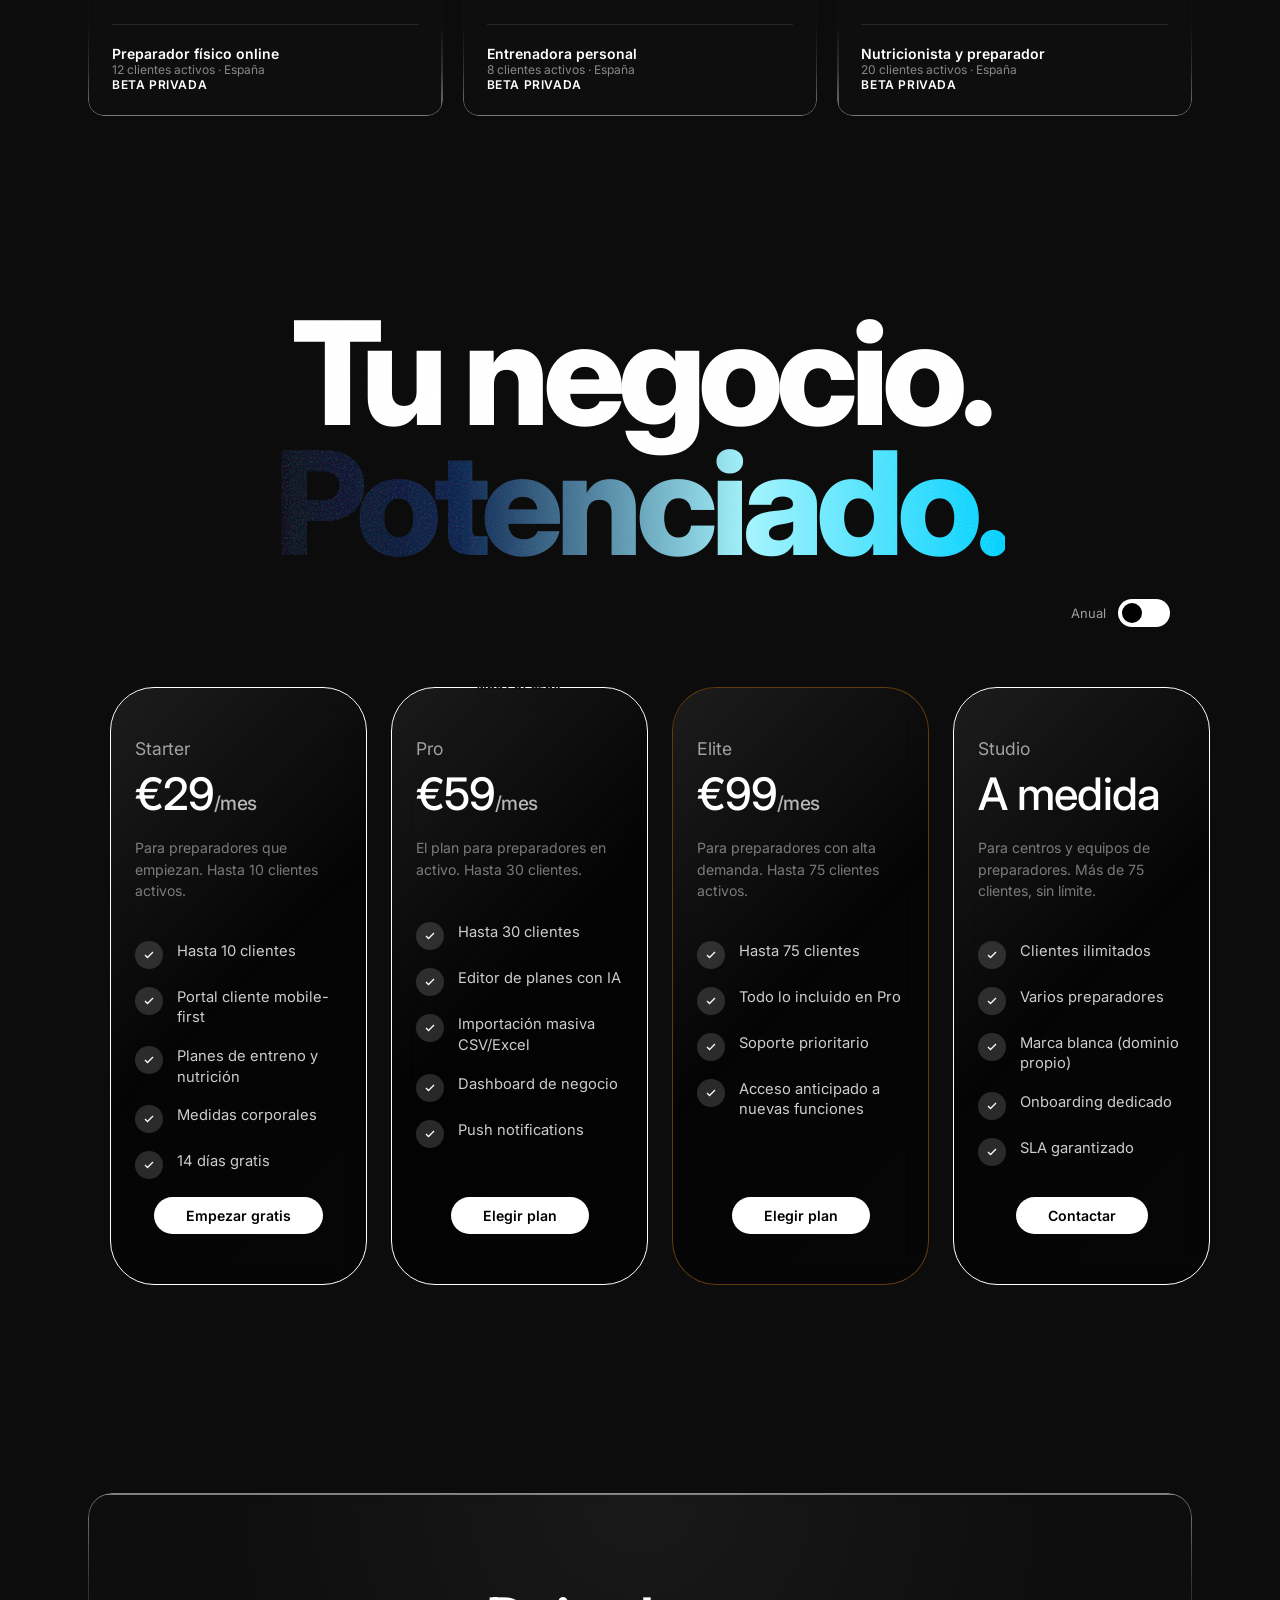
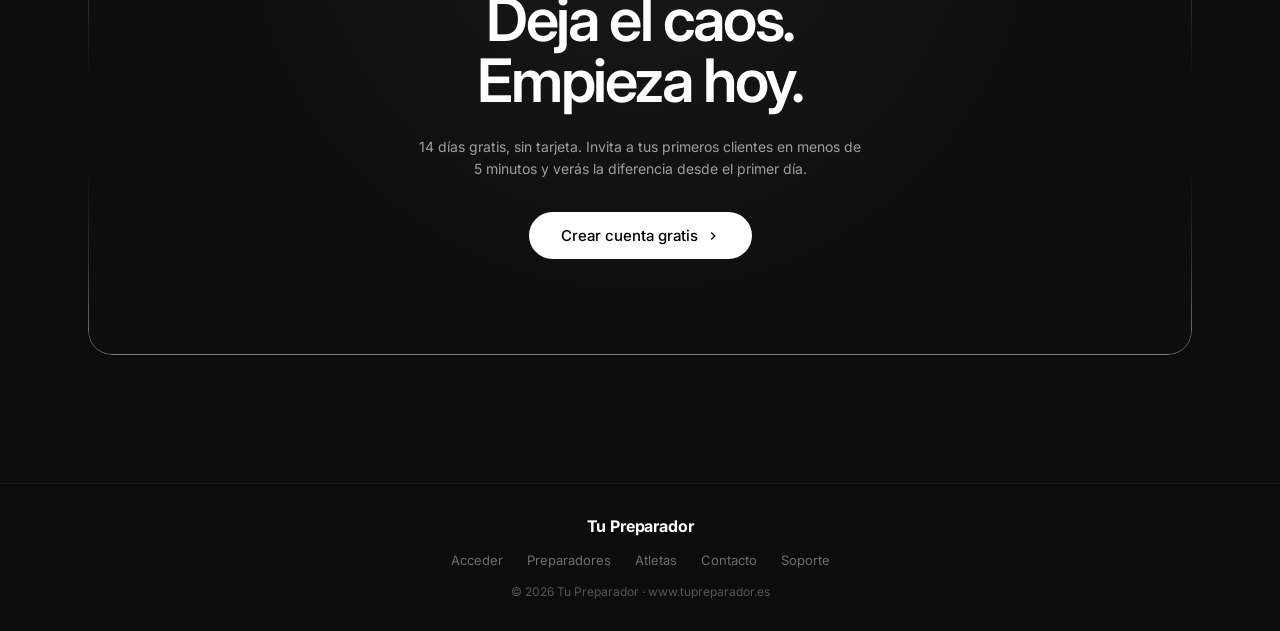
==== commit 6d17a40f: "Landing page: ICP afilado, copy honesto, hero enfocado - Title y meta description actualizados con k" ====
--- a/index.html
+++ b/index.html
@@ -3,9 +3,9 @@
 <head>
 <meta charset="UTF-8">
 <meta name="viewport" content="width=device-width, initial-scale=1.0">
-<meta name="description" content="Tu Preparador — La plataforma definitiva para preparadores físicos. Gestiona entrenamientos, nutrición y progreso de tus clientes desde un solo lugar.">
+<meta name="description" content="Tu Preparador — Deja el Excel y WhatsApp. Portal cliente mobile-first, planes con IA y seguimiento en tiempo real para preparadores físicos con 5 a 75 clientes.">
 <meta name="theme-color" content="#0c0c0c">
-<title>Tu Preparador — Conecta · Entrena · Evoluciona</title>
+<title>Tu Preparador — La plataforma para preparadores físicos</title>
 <link rel="preconnect" href="https://fonts.googleapis.com">
 <link rel="preconnect" href="https://fonts.gstatic.com" crossorigin>
 <link href="https://fonts.googleapis.com/css2?family=Inter:wght@400;500;600;700;800;900&display=swap" rel="stylesheet">
@@ -279,24 +279,18 @@
 <!-- HERO -->
 <section class="hero">
   <h1 class="hero-h1" id="hero-h1" style="opacity:0;transform:translateY(12px);transition:opacity .8s cubic-bezier(.22,1,.36,1),transform .8s cubic-bezier(.22,1,.36,1)">
-    <span class="hero-line1">Entrena con método.</span>
-    <span class="shiny">Evoluciona.</span>
+    <span class="hero-line1">Deja el Excel.</span>
+    <span class="shiny">Profesionalízate.</span>
   </h1>
   <p class="hero-p" id="hero-p" style="opacity:0;transform:translateY(12px);transition:opacity .8s .2s cubic-bezier(.22,1,.36,1),transform .8s .2s cubic-bezier(.22,1,.36,1)">
-    Para preparadores físicos que quieren gestionar sus clientes de forma inteligente. Y para atletas que quieren un plan profesional sin necesitar preparador.
+    La plataforma para preparadores físicos con 5 a 75 clientes. Portal cliente mobile-first, planes con IA, seguimiento de progreso en tiempo real y métricas de retención. Todo en un solo lugar.
   </p>
   <div class="hero-cta-wrap" id="hero-cta" style="opacity:0;transform:translateY(12px);transition:opacity .8s .4s cubic-bezier(.22,1,.36,1),transform .8s .4s cubic-bezier(.22,1,.36,1)">
-    <div style="display:flex;gap:10px;flex-wrap:wrap;justify-content:center">
-      <a href="/register.html" class="btn-pill">
-        Para preparadores
-        <svg width="14" height="14" viewBox="0 0 24 24" fill="none" stroke="currentColor" stroke-width="2.5" class="chev"><path d="M9 18l6-6-6-6"/></svg>
-      </a>
-      <a href="/solo-register.html" class="btn-pill" style="background:rgba(255,255,255,0.1);color:white;border:1px solid rgba(255,255,255,0.2)">
-        Tu preparador digital
-        <svg width="14" height="14" viewBox="0 0 24 24" fill="none" stroke="currentColor" stroke-width="2.5" class="chev"><path d="M9 18l6-6-6-6"/></svg>
-      </a>
-    </div>
-    <span class="hero-note">14 días gratis · Sin tarjeta · Cancela cuando quieras</span>
+    <a href="/register.html" class="btn-pill" style="font-size:15px;padding:14px 28px">
+      Empieza gratis — 14 días
+      <svg width="14" height="14" viewBox="0 0 24 24" fill="none" stroke="currentColor" stroke-width="2.5" class="chev"><path d="M9 18l6-6-6-6"/></svg>
+    </a>
+    <span class="hero-note">Sin tarjeta de crédito · Cancela cuando quieras</span>
   </div>
 </section>
 
@@ -522,18 +516,26 @@
   </div>
 </div>
 
-<!-- LOGO CLOUD -->
+<!-- STATS STRIP -->
 <div class="cloud-section" id="preparadores">
-  <p class="cloud-kicker anim">Utilizado por preparadores de élite en toda España</p>
-  <div class="cloud-grid">
-    <div class="cloud-item anim" style="transition-delay:.05s">U Body</div>
-    <div class="cloud-item anim" style="transition-delay:.1s">Iron Gym</div>
-    <div class="cloud-item anim" style="transition-delay:.15s">Fit BCN</div>
-    <div class="cloud-item anim" style="transition-delay:.2s">SportLife</div>
-    <div class="cloud-item anim" style="transition-delay:.25s">Elysium</div>
-    <div class="cloud-item anim" style="transition-delay:.3s">EVO Club</div>
-    <div class="cloud-item anim" style="transition-delay:.35s">Body Lab</div>
-    <div class="cloud-item anim" style="transition-delay:.4s">I Love Muscle</div>
+  <p class="cloud-kicker anim">Métricas reales de preparadores usando Tu Preparador</p>
+  <div class="cloud-grid" style="display:flex;justify-content:center;gap:0;flex-wrap:wrap;max-width:700px;margin:0 auto">
+    <div class="cloud-item anim" style="transition-delay:.05s;flex-direction:column;gap:4px;min-width:150px;padding:18px 24px">
+      <span style="font-size:28px;font-weight:700;color:#fff;letter-spacing:-.03em">4h</span>
+      <span style="font-size:11px;color:rgba(255,255,255,.45);text-transform:uppercase;letter-spacing:.08em">ahorradas por semana</span>
+    </div>
+    <div class="cloud-item anim" style="transition-delay:.1s;flex-direction:column;gap:4px;min-width:150px;padding:18px 24px">
+      <span style="font-size:28px;font-weight:700;color:#fff;letter-spacing:-.03em">&lt;1s</span>
+      <span style="font-size:11px;color:rgba(255,255,255,.45);text-transform:uppercase;letter-spacing:.08em">para modificar un plan</span>
+    </div>
+    <div class="cloud-item anim" style="transition-delay:.15s;flex-direction:column;gap:4px;min-width:150px;padding:18px 24px">
+      <span style="font-size:28px;font-weight:700;color:#fff;letter-spacing:-.03em">100%</span>
+      <span style="font-size:11px;color:rgba(255,255,255,.45);text-transform:uppercase;letter-spacing:.08em">mobile-first para clientes</span>
+    </div>
+    <div class="cloud-item anim" style="transition-delay:.2s;flex-direction:column;gap:4px;min-width:150px;padding:18px 24px">
+      <span style="font-size:28px;font-weight:700;color:#fff;letter-spacing:-.03em">14</span>
+      <span style="font-size:11px;color:rgba(255,255,255,.45);text-transform:uppercase;letter-spacing:.08em">días gratis sin tarjeta</span>
+    </div>
   </div>
 </div>
 
@@ -541,27 +543,27 @@
 <div class="test-section">
   <div class="test-grid">
     <figure class="glass test-card anim">
-      <blockquote class="test-quote">"Tu Preparador devolvió cuatro horas semanales a mi trabajo. Antes tardaba horas en revisar a todos mis clientes. Ahora lo veo de un vistazo cada mañana."</blockquote>
+      <blockquote class="test-quote">"Antes tardaba horas en revisar el estado de todos mis clientes. Ahora lo veo de un vistazo cada mañana y sé exactamente a quién tengo que escribir."</blockquote>
       <figcaption class="test-footer">
-        <div class="test-name">Carlos Mendoza</div>
-        <div class="test-role">Preparador de alto rendimiento</div>
-        <div class="test-company">U BODY COACH</div>
+        <div class="test-name">Preparador físico online</div>
+        <div class="test-role">12 clientes activos · España</div>
+        <div class="test-company">BETA PRIVADA</div>
       </figcaption>
     </figure>
     <figure class="glass test-card anim" style="transition-delay:.1s">
-      <blockquote class="test-quote">"El editor de planes cambió cómo gestiono mis programas. Modifico entrenamientos de 12 clientes en el tiempo que antes me llevaba hacer uno."</blockquote>
+      <blockquote class="test-quote">"El editor de planes con IA es lo que más tiempo me ahorra. Modifico el entreno de varios clientes en segundos desde el móvil entre sesiones."</blockquote>
       <figcaption class="test-footer">
-        <div class="test-name">Rocío Vidal</div>
-        <div class="test-role">Entrenadora personal certificada</div>
-        <div class="test-company">FIT BARCELONA</div>
+        <div class="test-name">Entrenadora personal</div>
+        <div class="test-role">8 clientes activos · España</div>
+        <div class="test-company">BETA PRIVADA</div>
       </figcaption>
     </figure>
     <figure class="glass test-card anim" style="transition-delay:.2s">
-      <blockquote class="test-quote">"El seguimiento de progreso que realmente entiende el contexto. Mis clientes se mantienen motivados porque ven su evolución día a día en tiempo real."</blockquote>
+      <blockquote class="test-quote">"Mis clientes registran su progreso cada día porque la app es muy fácil de usar. El porcentaje de adherencia ha subido desde que lo uso."</blockquote>
       <figcaption class="test-footer">
-        <div class="test-name">Álvaro Serrano</div>
-        <div class="test-role">Nutricionista y preparador físico</div>
-        <div class="test-company">I LOVE MUSCLE</div>
+        <div class="test-name">Nutricionista y preparador</div>
+        <div class="test-role">20 clientes activos · España</div>
+        <div class="test-company">BETA PRIVADA</div>
       </figcaption>
     </figure>
   </div>
@@ -653,15 +655,11 @@
 <div class="cta-section">
   <div class="glass cta-card anim">
     <div class="cta-glow"></div>
-    <h2 class="cta-h2">Entrena con método.<br>Evoluciona.</h2>
-    <p class="cta-p">Para preparadores que gestionan clientes de forma inteligente, y para atletas que quieren un plan profesional sin preparador.</p>
+    <h2 class="cta-h2">Deja el caos.<br>Empieza hoy.</h2>
+    <p class="cta-p">14 días gratis, sin tarjeta. Invita a tus primeros clientes en menos de 5 minutos y verás la diferencia desde el primer día.</p>
     <div class="cta-btns">
-      <a href="/register.html" class="btn-pill">
-        Para preparadores
-        <svg width="14" height="14" viewBox="0 0 24 24" fill="none" stroke="currentColor" stroke-width="2.5" class="chev"><path d="M9 18l6-6-6-6"/></svg>
-      </a>
-      <a href="/solo-register.html" class="btn-outline">
-        Tu preparador digital
+      <a href="/register.html" class="btn-pill" style="font-size:15px;padding:14px 32px">
+        Crear cuenta gratis
         <svg width="14" height="14" viewBox="0 0 24 24" fill="none" stroke="currentColor" stroke-width="2.5" class="chev"><path d="M9 18l6-6-6-6"/></svg>
       </a>
     </div>
